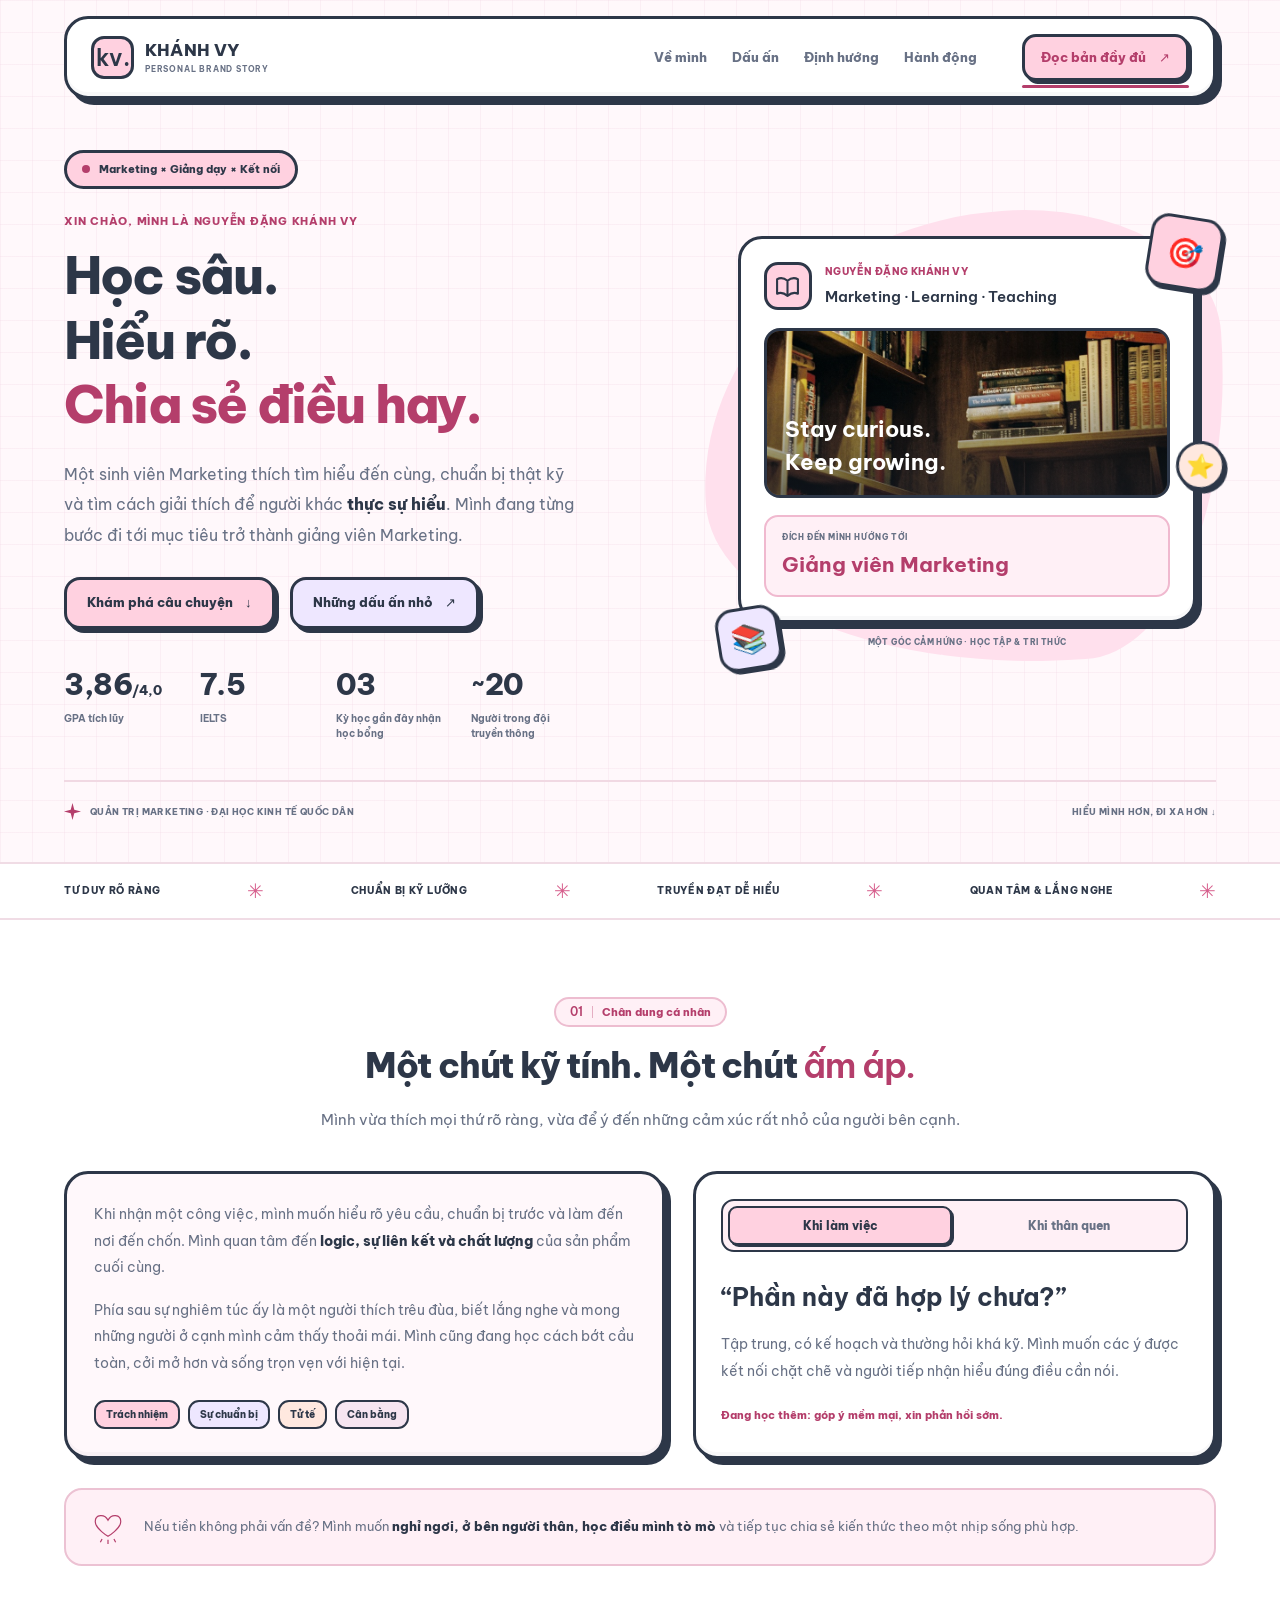
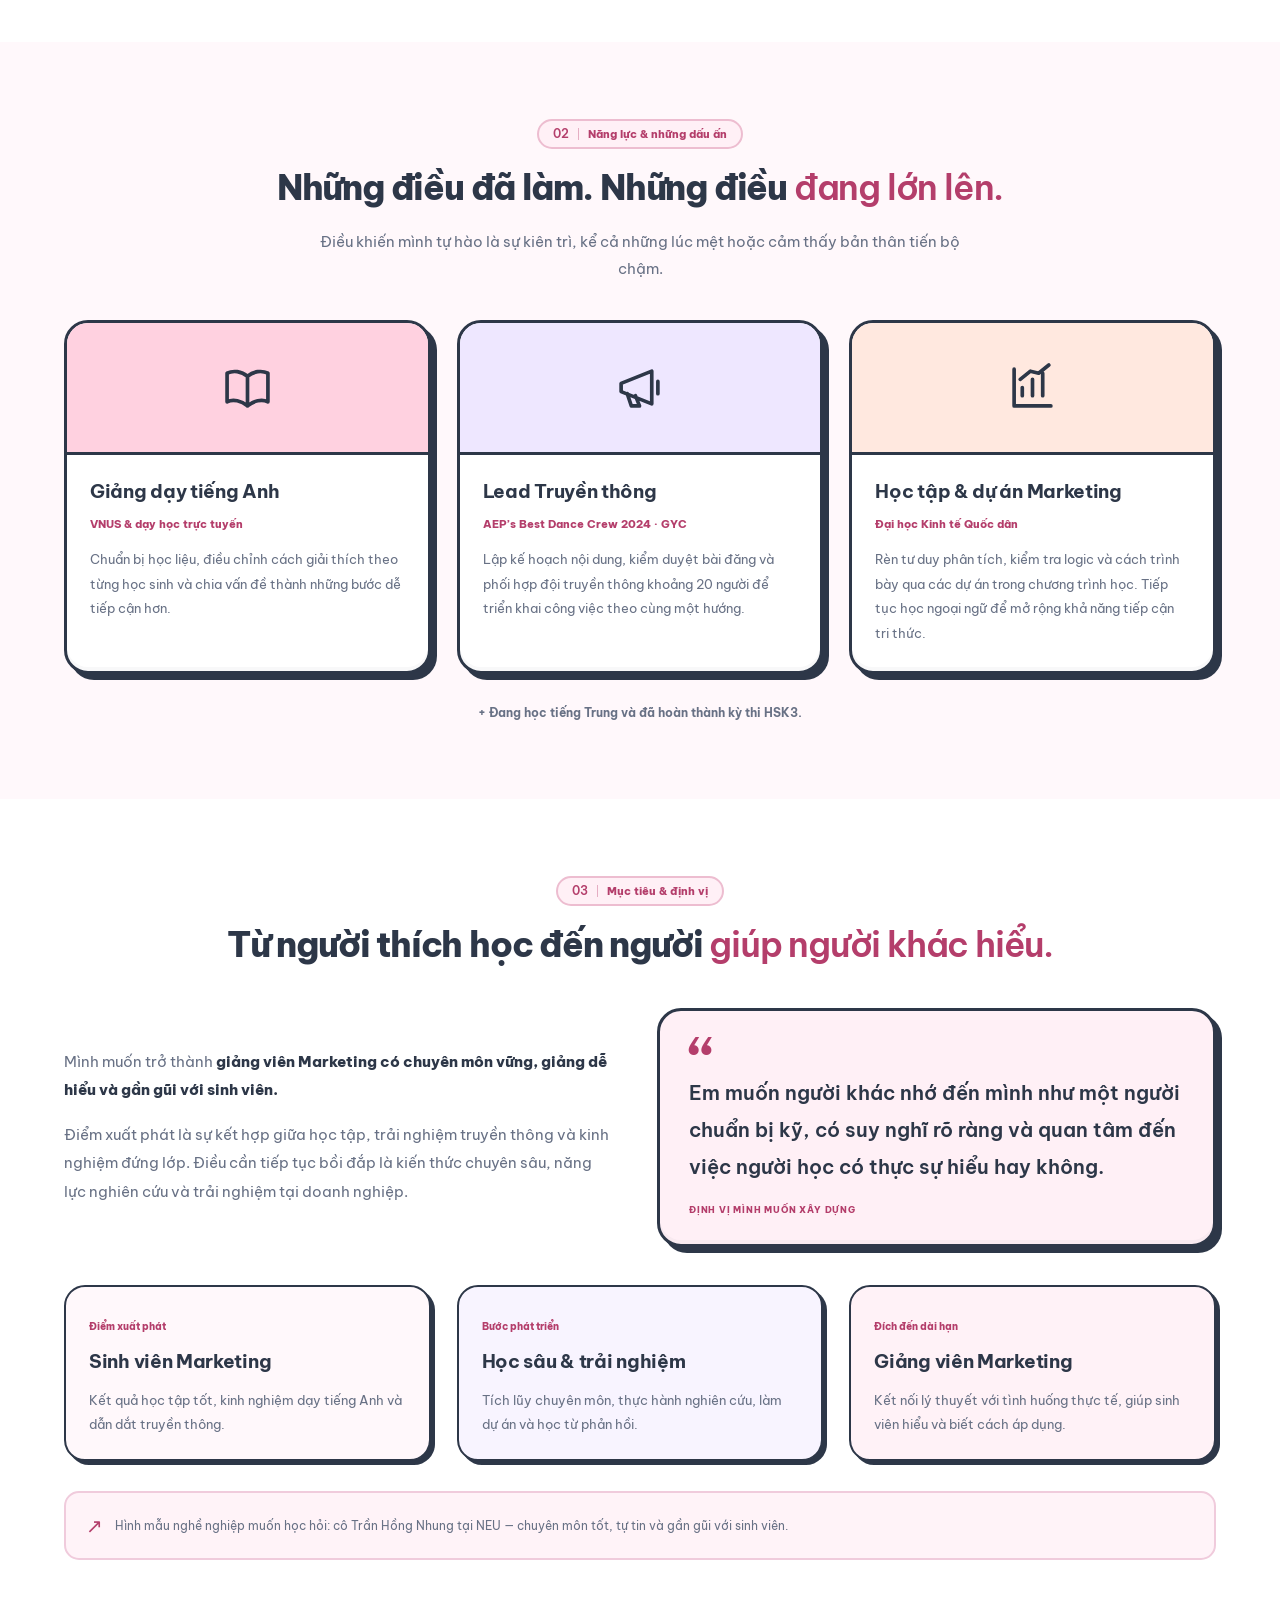
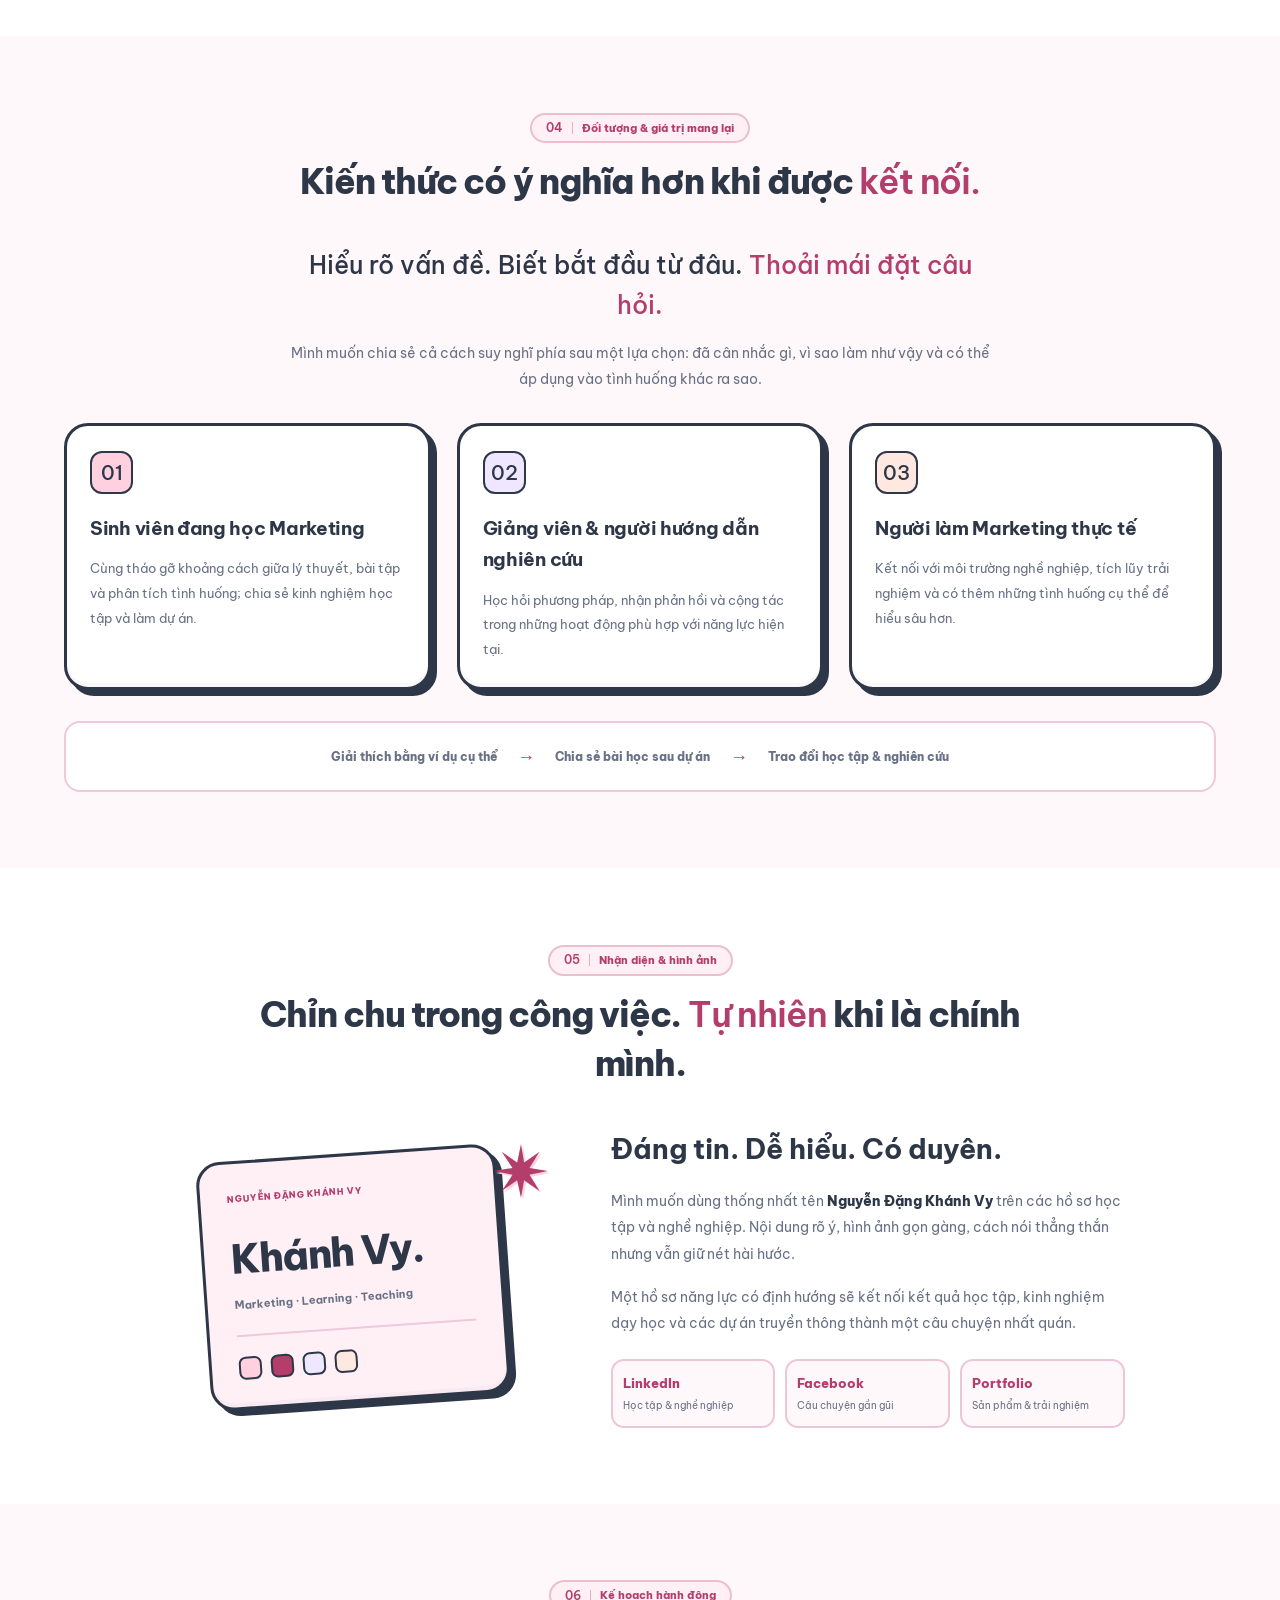
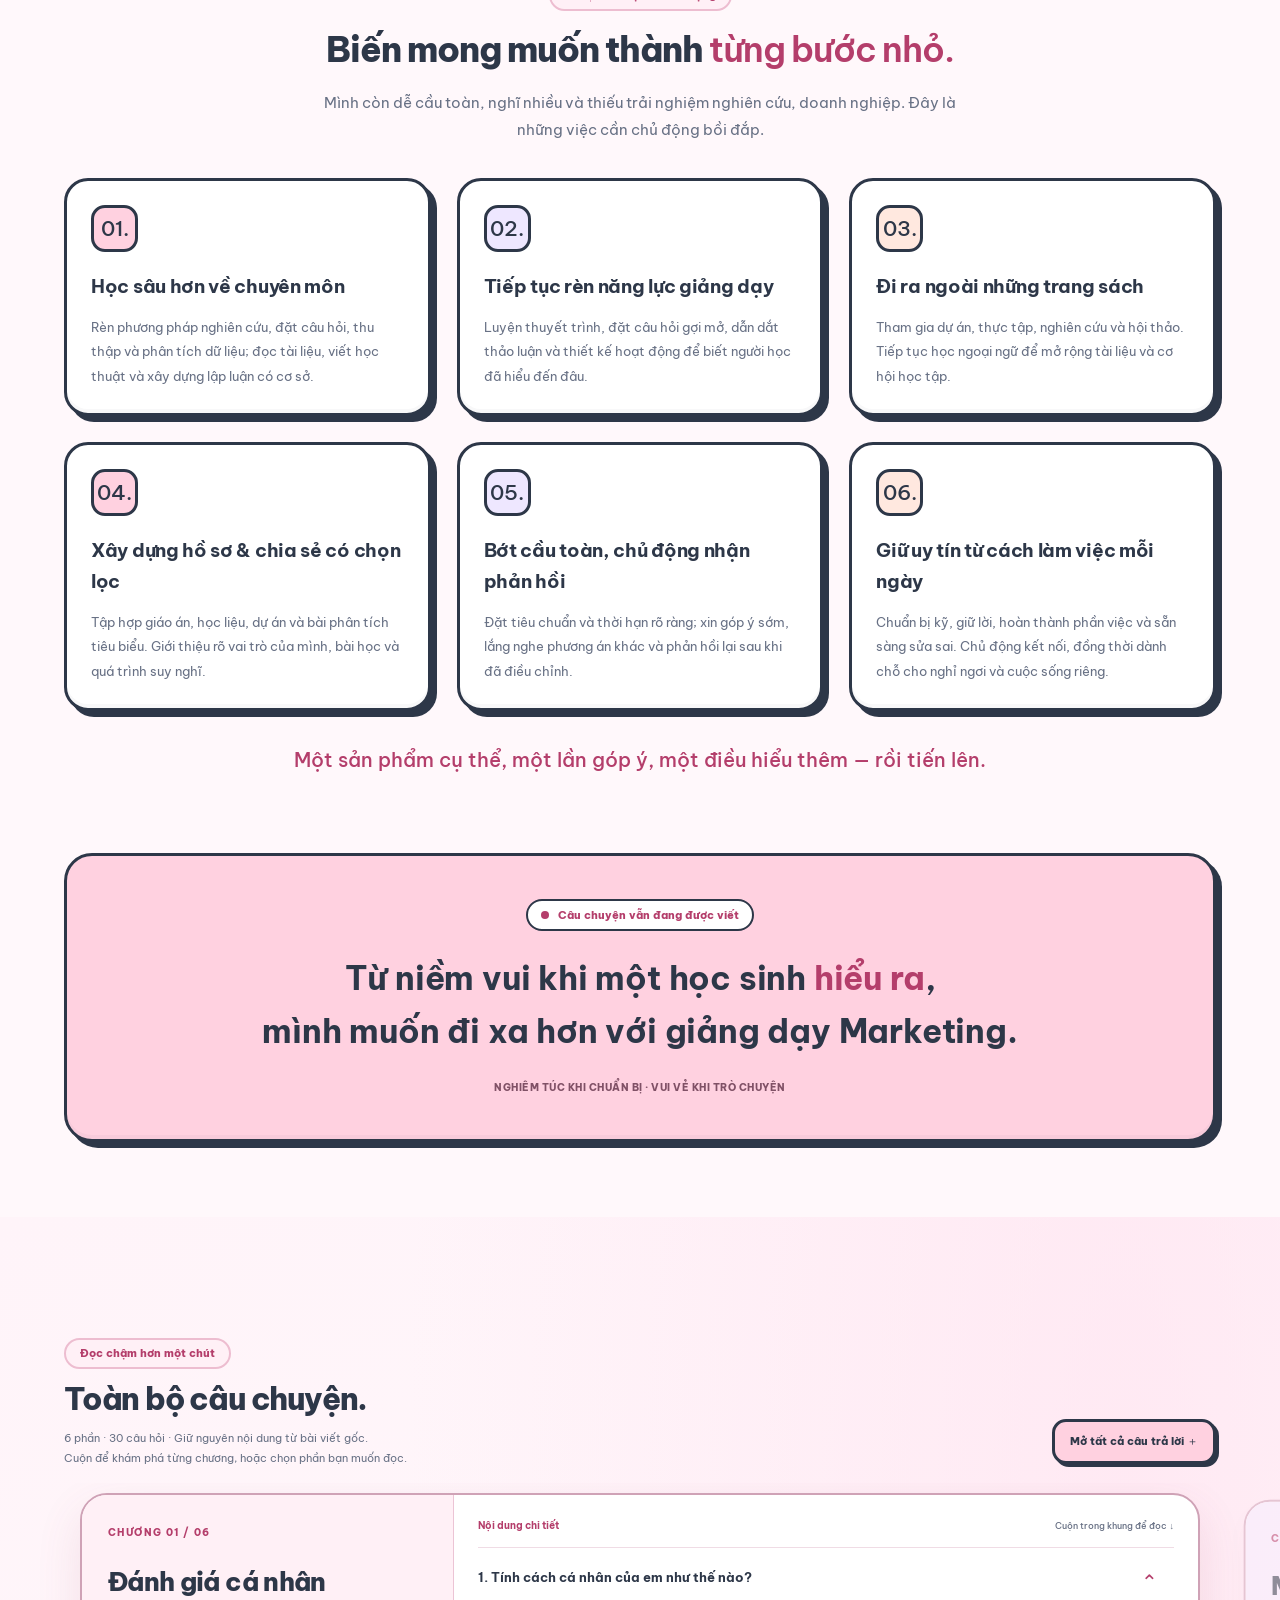
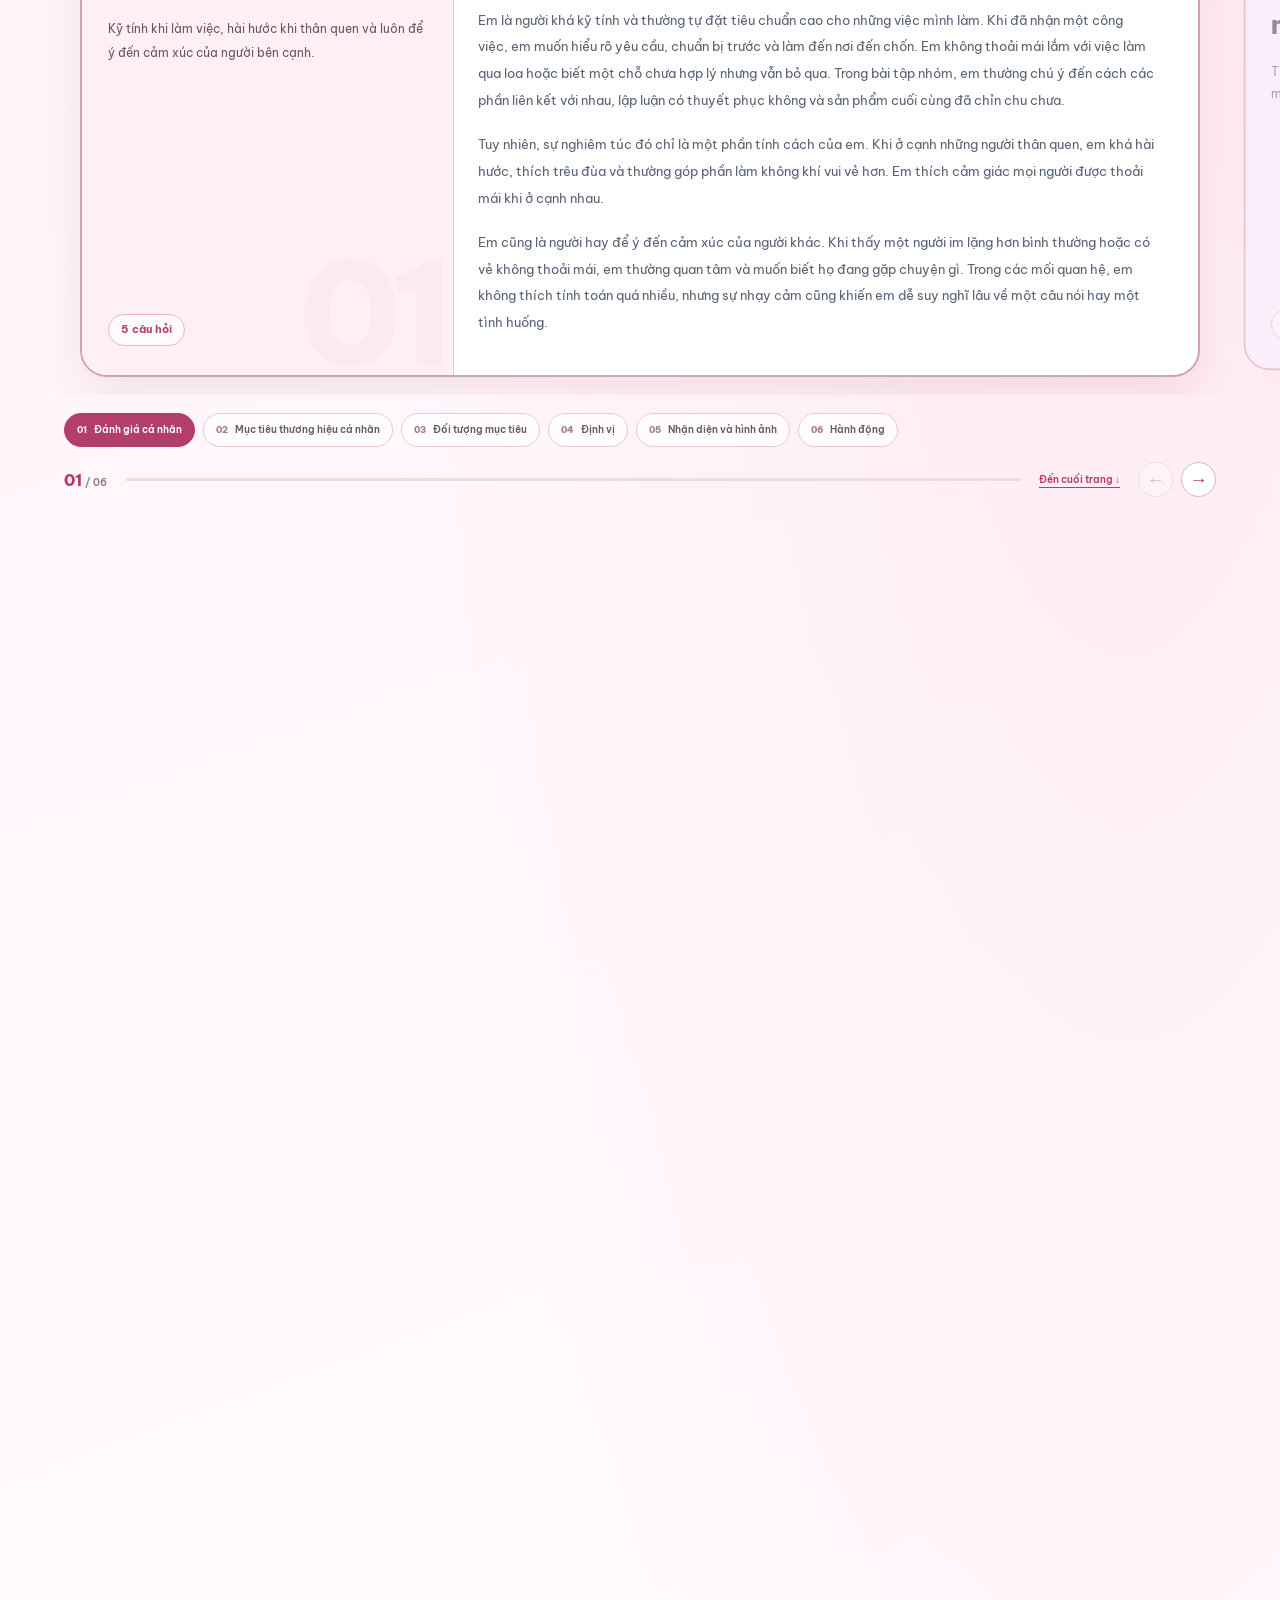
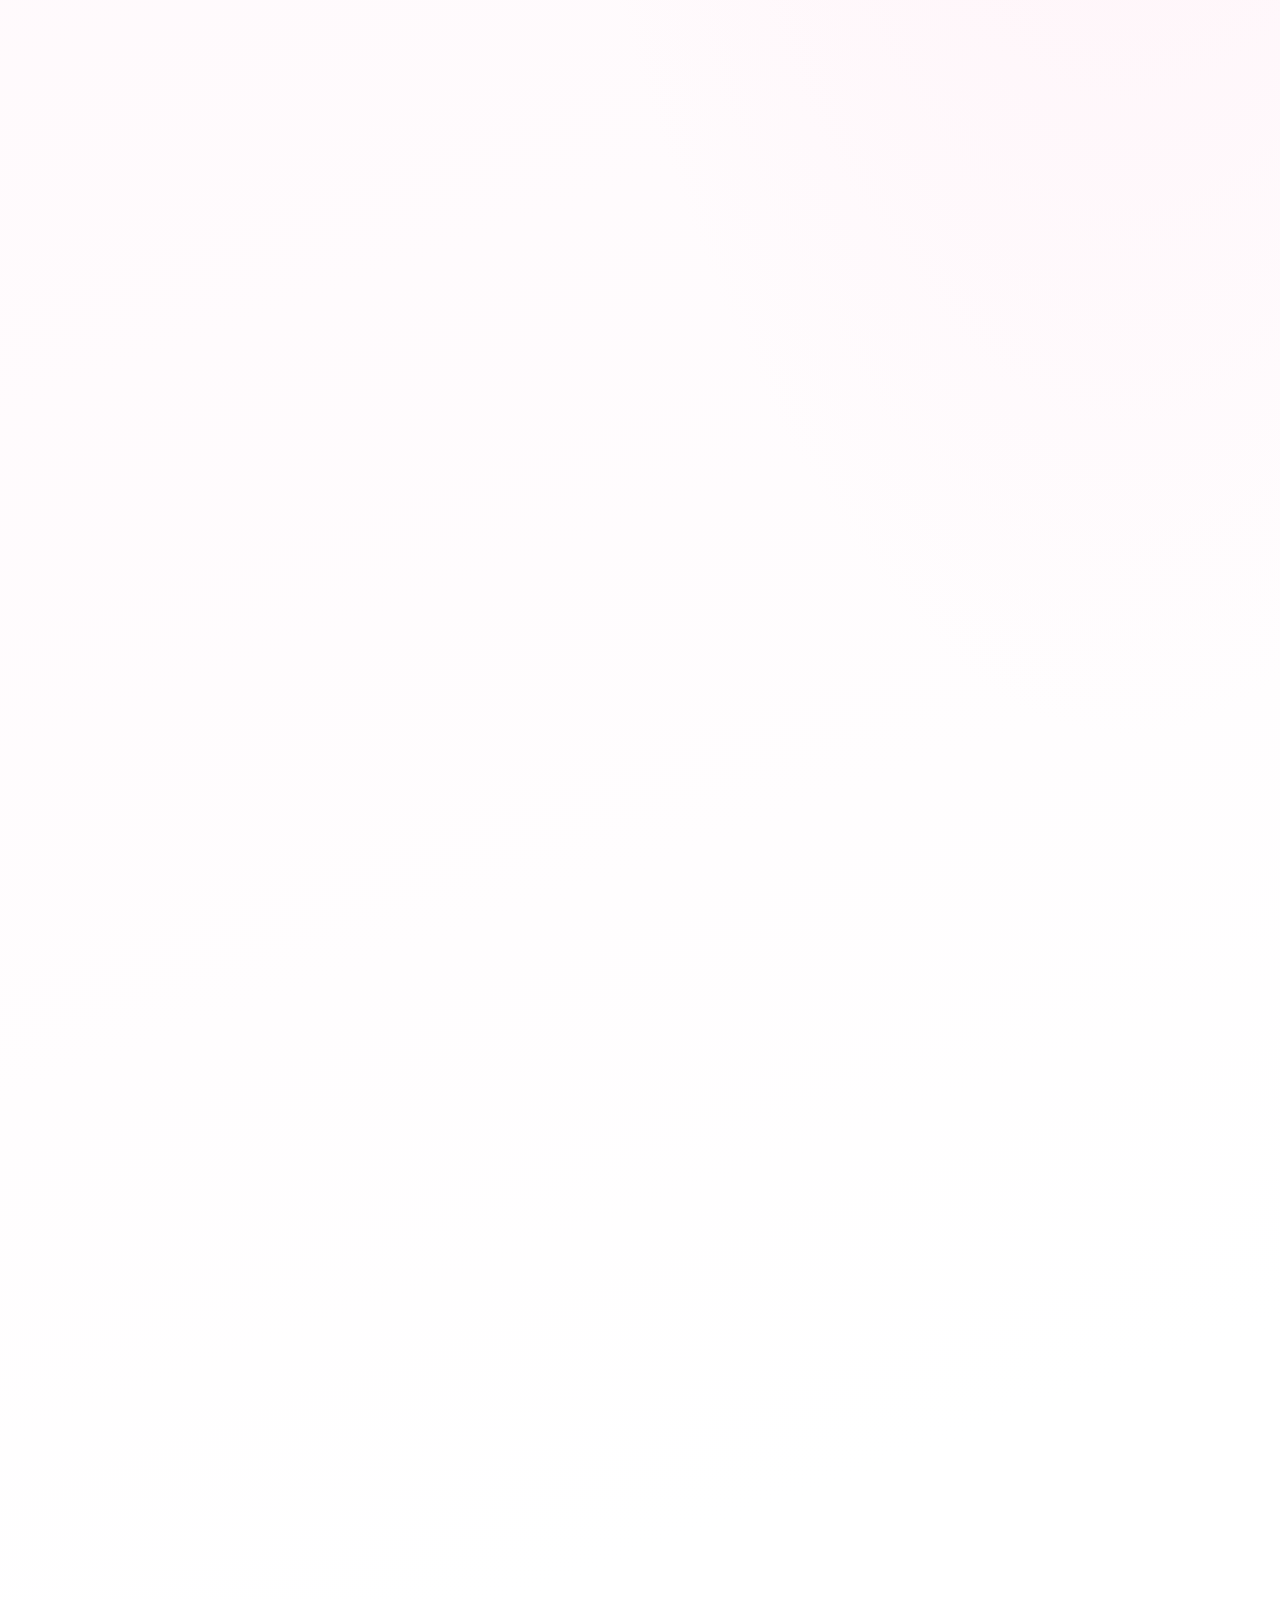
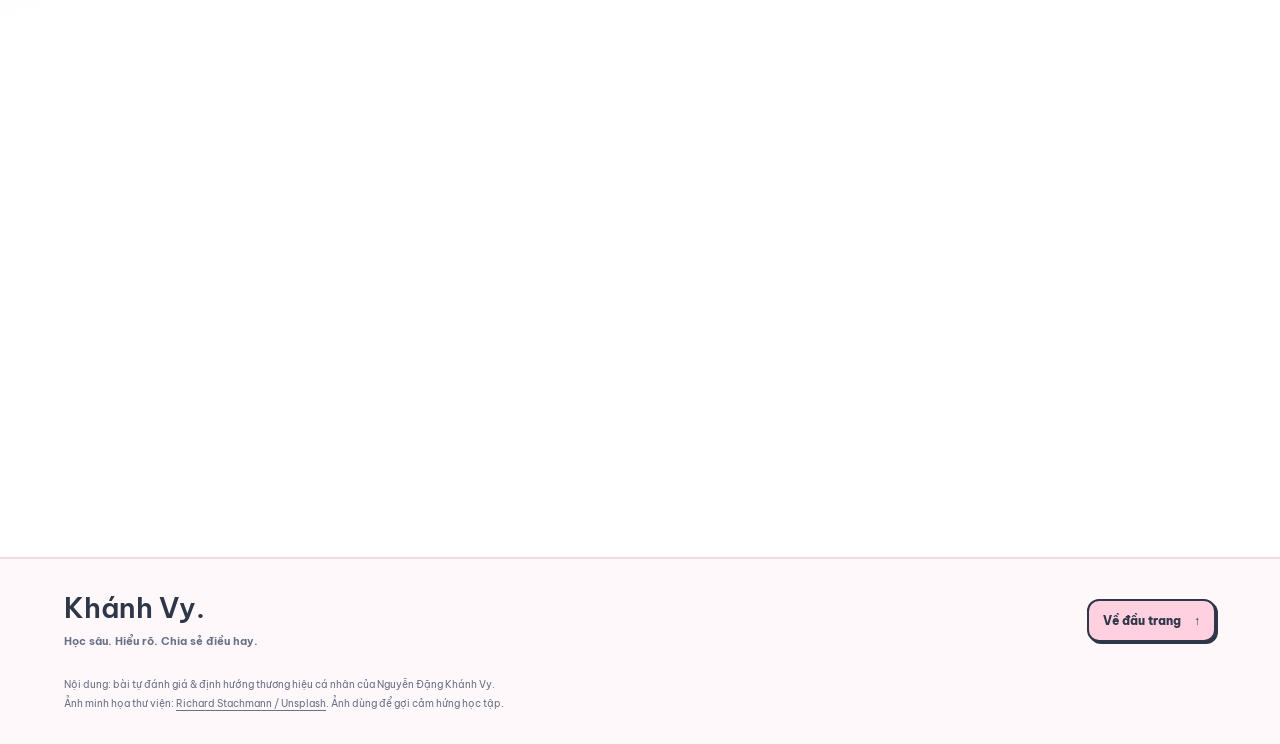
==== index.html @ 74eb1eb0 "feat: publish Khanh Vy profile with Vietnamese typography and horizontal chapters" ====
<!doctype html>
<html lang="vi">
<head>
  <meta charset="utf-8">
  <meta name="viewport" content="width=device-width, initial-scale=1">
  <meta name="theme-color" content="#fff0f6">
  <meta name="description" content="Nguyễn Đặng Khánh Vy — hành trình học tập, truyền thông và định hướng trở thành giảng viên Marketing.">
  <meta property="og:type" content="website">
  <meta property="og:locale" content="vi_VN">
  <meta property="og:title" content="Khánh Vy — Học sâu, chia sẻ điều hay">
  <meta property="og:description" content="Hành trình học tập, truyền thông và định hướng trở thành giảng viên Marketing của Nguyễn Đặng Khánh Vy.">
  <link rel="canonical" href="https://vinhnt2611-sys.github.io/khanh-vy-profile/">
  <link rel="icon" type="image/svg+xml" href="data:image/svg+xml,%3Csvg xmlns='http://www.w3.org/2000/svg' viewBox='0 0 64 64'%3E%3Crect x='2' y='2' width='60' height='60' rx='18' fill='%23ffd1e0' stroke='%232d3748' stroke-width='3'/%3E%3Ctext x='32' y='43' text-anchor='middle' font-family='Arial,sans-serif' font-weight='700' font-size='28' fill='%232d3748'%3Ekv.%3C/text%3E%3C/svg%3E">
  <title>Khánh Vy — Học sâu, chia sẻ điều hay</title>
  <style>
/* Embedded font licenses
BEVIETNAMPRO
Copyright 2021 The Be Vietnam Pro Project Authors (https://github.com/bettergui/BeVietnamPro),

This Font Software is licensed under the SIL Open Font License, Version 1.1.
This license is copied below, and is also available with a FAQ at:
http://scripts.sil.org/OFL


-----------------------------------------------------------
SIL OPEN FONT LICENSE Version 1.1 - 26 February 2007
-----------------------------------------------------------

PREAMBLE
The goals of the Open Font License (OFL) are to stimulate worldwide
development of collaborative font projects, to support the font creation
efforts of academic and linguistic communities, and to provide a free and
open framework in which fonts may be shared and improved in partnership
with others.

The OFL allows the licensed fonts to be used, studied, modified and
redistributed freely as long as they are not sold by themselves. The
fonts, including any derivative works, can be bundled, embedded,
redistributed and/or sold with any software provided that any reserved
names are not used by derivative works. The fonts and derivatives,
however, cannot be released under any other type of license. The
requirement for fonts to remain under this license does not apply
to any document created using the fonts or their derivatives.

DEFINITIONS
"Font Software" refers to the set of files released by the Copyright
Holder(s) under this license and clearly marked as such. This may
include source files, build scripts and documentation.

"Reserved Font Name" refers to any names specified as such after the
copyright statement(s).

"Original Version" refers to the collection of Font Software components as
distributed by the Copyright Holder(s).

"Modified Version" refers to any derivative made by adding to, deleting,
or substituting -- in part or in whole -- any of the components of the
Original Version, by changing formats or by porting the Font Software to a
new environment.

"Author" refers to any designer, engineer, programmer, technical
writer or other person who contributed to the Font Software.

PERMISSION & CONDITIONS
Permission is hereby granted, free of charge, to any person obtaining
a copy of the Font Software, to use, study, copy, merge, embed, modify,
redistribute, and sell modified and unmodified copies of the Font
Software, subject to the following conditions:

1) Neither the Font Software nor any of its individual components,
in Original or Modified Versions, may be sold by itself.

2) Original or Modified Versions of the Font Software may be bundled,
redistributed and/or sold with any software, provided that each copy
contains the above copyright notice and this license. These can be
included either as stand-alone text files, human-readable headers or
in the appropriate machine-readable metadata fields within text or
binary files as long as those fields can be easily viewed by the user.

3) No Modified Version of the Font Software may use the Reserved Font
Name(s) unless explicit written permission is granted by the corresponding
Copyright Holder. This restriction only applies to the primary font name as
presented to the users.

4) The name(s) of the Copyright Holder(s) or the Author(s) of the Font
Software shall not be used to promote, endorse or advertise any
Modified Version, except to acknowledge the contribution(s) of the
Copyright Holder(s) and the Author(s) or with their explicit written
permission.

5) The Font Software, modified or unmodified, in part or in whole,
must be distributed entirely under this license, and must not be
distributed under any other license. The requirement for fonts to
remain under this license does not apply to any document created
using the Font Software.

TERMINATION
This license becomes null and void if any of the above conditions are
not met.

DISCLAIMER
THE FONT SOFTWARE IS PROVIDED "AS IS", WITHOUT WARRANTY OF ANY KIND,
EXPRESS OR IMPLIED, INCLUDING BUT NOT LIMITED TO ANY WARRANTIES OF
MERCHANTABILITY, FITNESS FOR A PARTICULAR PURPOSE AND NONINFRINGEMENT
OF COPYRIGHT, PATENT, TRADEMARK, OR OTHER RIGHT. IN NO EVENT SHALL THE
COPYRIGHT HOLDER BE LIABLE FOR ANY CLAIM, DAMAGES OR OTHER LIABILITY,
INCLUDING ANY GENERAL, SPECIAL, INDIRECT, INCIDENTAL, OR CONSEQUENTIAL
DAMAGES, WHETHER IN AN ACTION OF CONTRACT, TORT OR OTHERWISE, ARISING
FROM, OUT OF THE USE OR INABILITY TO USE THE FONT SOFTWARE OR FROM
OTHER DEALINGS IN THE FONT SOFTWARE.

*/
/* Be Vietnam Pro: vietnamese */
@font-face {
  font-family: 'Be Vietnam Pro';
  font-style: normal;
  font-weight: 400;
  font-display: swap;
  src: url([data-uri]) format('woff2');
  unicode-range: U+0102-0103, U+0110-0111, U+0128-0129, U+0168-0169, U+01A0-01A1, U+01AF-01B0, U+0300-0301, U+0303-0304, U+0308-0309, U+0323, U+0329, U+1EA0-1EF9, U+20AB;
}
/* Be Vietnam Pro: latin-ext */
@font-face {
  font-family: 'Be Vietnam Pro';
  font-style: normal;
  font-weight: 400;
  font-display: swap;
  src: url([data-uri]) format('woff2');
  unicode-range: U+0100-02BA, U+02BD-02C5, U+02C7-02CC, U+02CE-02D7, U+02DD-02FF, U+0304, U+0308, U+0329, U+1D00-1DBF, U+1E00-1E9F, U+1EF2-1EFF, U+2020, U+20A0-20AB, U+20AD-20C4, U+2113, U+2C60-2C7F, U+A720-A7FF;
}
/* Be Vietnam Pro: latin */
@font-face {
  font-family: 'Be Vietnam Pro';
  font-style: normal;
  font-weight: 400;
  font-display: swap;
  src: url([data-uri]) format('woff2');
  unicode-range: U+0000-00FF, U+0131, U+0152-0153, U+02BB-02BC, U+02C6, U+02DA, U+02DC, U+0304, U+0308, U+0329, U+2000-206F, U+20AC, U+2122, U+2191, U+2193, U+2212, U+2215, U+FEFF, U+FFFD;
}
/* Be Vietnam Pro: vietnamese */
@font-face {
  font-family: 'Be Vietnam Pro';
  font-style: normal;
  font-weight: 500;
  font-display: swap;
  src: url([data-uri]) format('woff2');
  unicode-range: U+0102-0103, U+0110-0111, U+0128-0129, U+0168-0169, U+01A0-01A1, U+01AF-01B0, U+0300-0301, U+0303-0304, U+0308-0309, U+0323, U+0329, U+1EA0-1EF9, U+20AB;
}
/* Be Vietnam Pro: latin-ext */
@font-face {
  font-family: 'Be Vietnam Pro';
  font-style: normal;
  font-weight: 500;
  font-display: swap;
  src: url([data-uri]) format('woff2');
  unicode-range: U+0100-02BA, U+02BD-02C5, U+02C7-02CC, U+02CE-02D7, U+02DD-02FF, U+0304, U+0308, U+0329, U+1D00-1DBF, U+1E00-1E9F, U+1EF2-1EFF, U+2020, U+20A0-20AB, U+20AD-20C4, U+2113, U+2C60-2C7F, U+A720-A7FF;
}
/* Be Vietnam Pro: latin */
@font-face {
  font-family: 'Be Vietnam Pro';
  font-style: normal;
  font-weight: 500;
  font-display: swap;
  src: url([data-uri]) format('woff2');
  unicode-range: U+0000-00FF, U+0131, U+0152-0153, U+02BB-02BC, U+02C6, U+02DA, U+02DC, U+0304, U+0308, U+0329, U+2000-206F, U+20AC, U+2122, U+2191, U+2193, U+2212, U+2215, U+FEFF, U+FFFD;
}
/* Be Vietnam Pro: vietnamese */
@font-face {
  font-family: 'Be Vietnam Pro';
  font-style: normal;
  font-weight: 600;
  font-display: swap;
  src: url([data-uri]) format('woff2');
  unicode-range: U+0102-0103, U+0110-0111, U+0128-0129, U+0168-0169, U+01A0-01A1, U+01AF-01B0, U+0300-0301, U+0303-0304, U+0308-0309, U+0323, U+0329, U+1EA0-1EF9, U+20AB;
}
/* Be Vietnam Pro: latin-ext */
@font-face {
  font-family: 'Be Vietnam Pro';
  font-style: normal;
  font-weight: 600;
  font-display: swap;
  src: url([data-uri]) format('woff2');
  unicode-range: U+0100-02BA, U+02BD-02C5, U+02C7-02CC, U+02CE-02D7, U+02DD-02FF, U+0304, U+0308, U+0329, U+1D00-1DBF, U+1E00-1E9F, U+1EF2-1EFF, U+2020, U+20A0-20AB, U+20AD-20C4, U+2113, U+2C60-2C7F, U+A720-A7FF;
}
/* Be Vietnam Pro: latin */
@font-face {
  font-family: 'Be Vietnam Pro';
  font-style: normal;
  font-weight: 600;
  font-display: swap;
  src: url([data-uri]) format('woff2');
  unicode-range: U+0000-00FF, U+0131, U+0152-0153, U+02BB-02BC, U+02C6, U+02DA, U+02DC, U+0304, U+0308, U+0329, U+2000-206F, U+20AC, U+2122, U+2191, U+2193, U+2212, U+2215, U+FEFF, U+FFFD;
}
/* Be Vietnam Pro: vietnamese */
@font-face {
  font-family: 'Be Vietnam Pro';
  font-style: normal;
  font-weight: 700;
  font-display: swap;
  src: url([data-uri]) format('woff2');
  unicode-range: U+0102-0103, U+0110-0111, U+0128-0129, U+0168-0169, U+01A0-01A1, U+01AF-01B0, U+0300-0301, U+0303-0304, U+0308-0309, U+0323, U+0329, U+1EA0-1EF9, U+20AB;
}
/* Be Vietnam Pro: latin-ext */
@font-face {
  font-family: 'Be Vietnam Pro';
  font-style: normal;
  font-weight: 700;
  font-display: swap;
  src: url([data-uri]) format('woff2');
  unicode-range: U+0100-02BA, U+02BD-02C5, U+02C7-02CC, U+02CE-02D7, U+02DD-02FF, U+0304, U+0308, U+0329, U+1D00-1DBF, U+1E00-1E9F, U+1EF2-1EFF, U+2020, U+20A0-20AB, U+20AD-20C4, U+2113, U+2C60-2C7F, U+A720-A7FF;
}
/* Be Vietnam Pro: latin */
@font-face {
  font-family: 'Be Vietnam Pro';
  font-style: normal;
  font-weight: 700;
  font-display: swap;
  src: url([data-uri]) format('woff2');
  unicode-range: U+0000-00FF, U+0131, U+0152-0153, U+02BB-02BC, U+02C6, U+02DA, U+02DC, U+0304, U+0308, U+0329, U+2000-206F, U+20AC, U+2122, U+2191, U+2193, U+2212, U+2215, U+FEFF, U+FFFD;
}
/* Be Vietnam Pro: vietnamese */
@font-face {
  font-family: 'Be Vietnam Pro';
  font-style: normal;
  font-weight: 800;
  font-display: swap;
  src: url([data-uri]) format('woff2');
  unicode-range: U+0102-0103, U+0110-0111, U+0128-0129, U+0168-0169, U+01A0-01A1, U+01AF-01B0, U+0300-0301, U+0303-0304, U+0308-0309, U+0323, U+0329, U+1EA0-1EF9, U+20AB;
}
/* Be Vietnam Pro: latin-ext */
@font-face {
  font-family: 'Be Vietnam Pro';
  font-style: normal;
  font-weight: 800;
  font-display: swap;
  src: url([data-uri]) format('woff2');
  unicode-range: U+0100-02BA, U+02BD-02C5, U+02C7-02CC, U+02CE-02D7, U+02DD-02FF, U+0304, U+0308, U+0329, U+1D00-1DBF, U+1E00-1E9F, U+1EF2-1EFF, U+2020, U+20A0-20AB, U+20AD-20C4, U+2113, U+2C60-2C7F, U+A720-A7FF;
}
/* Be Vietnam Pro: latin */
@font-face {
  font-family: 'Be Vietnam Pro';
  font-style: normal;
  font-weight: 800;
  font-display: swap;
  src: url([data-uri]) format('woff2');
  unicode-range: U+0000-00FF, U+0131, U+0152-0153, U+02BB-02BC, U+02C6, U+02DA, U+02DC, U+0304, U+0308, U+0329, U+2000-206F, U+20AC, U+2122, U+2191, U+2193, U+2212, U+2215, U+FEFF, U+FFFD;
}
/* Educational-platform reference: rounded cards, 3px outlines,
   24px clay cards, offset shadows. Recolored to a bright pastel-pink palette. */
:root {
  --paper:#ffffff; --ink:#2d3748; --muted:#687185;
  --pink:#ffd1e0; --pink-light:#fff0f6; --pink-soft:#fff8fb;
  --pink-hover:#ffc0d5; --rose:#b43e6b; --lavender:#eee7ff;
  --peach:#ffe8df; --line:#f0dce5; --white:#fff;
  --serif:'Be Vietnam Pro',Arial,sans-serif;
  --sans:'Be Vietnam Pro',Arial,sans-serif; --outline:3px solid var(--ink);
  --shadow:6px 6px 0 var(--ink),inset 0 -4px 0 #2d374808;
}
*{box-sizing:border-box}
html{scroll-behavior:smooth;scroll-padding-top:130px}
body{margin:0;background:var(--paper);color:var(--ink);font:400 16px/1.75 var(--sans);-webkit-font-smoothing:antialiased;overflow-wrap:break-word}
::selection{background:var(--pink);color:var(--ink)}
a{color:inherit;text-decoration:none}button{font:inherit;color:inherit;cursor:pointer}
button,a{-webkit-tap-highlight-color:transparent}
button:focus-visible,a:focus-visible,summary:focus-visible{outline:3px solid var(--rose);outline-offset:6px}
img,svg{display:block;max-width:100%}p,h1,h2,h3,figure{margin:0}p+p{margin-top:16px}
h1,h2,h3,h4{font-family:var(--serif);font-style:normal}
em{font-style:normal;color:var(--rose)}
.wrap{width:min(1152px,calc(100% - 64px));margin-inline:auto}
.eyebrow{display:inline-flex;align-items:center;gap:9px;font-size:12px;font-weight:800;line-height:1.5}
.eyebrow .dot{width:8px;height:8px;border-radius:50%;background:var(--rose)}
.muted{color:var(--muted)}.accent{color:var(--rose)}.arrow{display:inline-block;font-family:var(--sans);font-weight:800}
.skip{position:fixed;top:8px;left:10px;padding:10px 20px;z-index:100;background:var(--ink);color:white;border-radius:12px;transform:translateY(-150%)}.skip:focus{transform:none}
.progress{height:4px;background:var(--rose);width:0;position:fixed;top:0;left:0;z-index:70}
.topbar{position:fixed;top:16px;left:16px;right:16px;z-index:50}
.header-inner{width:min(1152px,100%);min-height:78px;padding:15px 24px;display:flex;align-items:center;justify-content:space-between;gap:25px;background:white;border:var(--outline);border-radius:24px;box-shadow:var(--shadow)}
.brand{display:flex;align-items:center;gap:11px;flex:none}
.monogram{font:600 23px/1 var(--serif);width:43px;height:43px;border:var(--outline);border-radius:13px;display:grid;place-items:center;background:var(--pink)}
.brand-text{font-size:17px;line-height:1.2;font-weight:900;letter-spacing:.2px}
.brand-text small{display:block;font-size:8px;letter-spacing:.8px;color:var(--muted);font-weight:700;margin-top:5px}
.nav{display:flex;align-items:center;gap:25px}.nav a{font-size:13px;font-weight:800;color:var(--muted);white-space:nowrap;transition:color .15s}
.nav a:hover,.nav a[aria-current=true]{color:var(--rose)}
.nav .nav-full{color:var(--ink);border:var(--outline);border-radius:14px;padding:9px 16px;background:var(--pink);box-shadow:3px 3px 0 var(--ink);margin-left:20px;transition:transform .15s,box-shadow .15s}
.nav .nav-full:hover{background:var(--pink-hover);box-shadow:1px 1px 0 var(--ink);transform:translate(2px,2px)}.nav-full .arrow{margin-left:10px}
.menu-toggle{display:none;border:var(--outline);background:var(--pink);border-radius:12px;width:42px;height:42px;align-items:center;justify-content:center;font-size:23px;flex:none}
.hero{padding:150px 0 42px;background:var(--pink-soft);overflow:hidden;position:relative}
.hero-grid{display:grid;grid-template-columns:1.2fr 1fr;gap:65px;align-items:center}
.hero-top{margin-bottom:23px}.hero-top .eyebrow{background:var(--pink);border:var(--outline);border-radius:40px;padding:8px 15px;font-size:11px}.edition{display:none}
.hello{font-size:11px;letter-spacing:.75px;font-weight:900;color:var(--rose);margin-bottom:12px}
.hero h1{font:700 clamp(48px,4.55vw,64px)/1.13 var(--serif);letter-spacing:-1.2px}
.hero h1 span{display:block}.hero h1 em{font-style:normal;font-weight:700;color:var(--rose)}
.hero-desc{font-size:16px;color:var(--muted);line-height:1.8;margin-top:22px;max-width:520px}.hero-desc strong{font-weight:900;color:var(--ink)}
.hero-actions{display:flex;align-items:stretch;flex-wrap:wrap;gap:15px;margin-top:27px}
.button,.text-link{display:inline-flex;justify-content:center;align-items:center;gap:12px;border:var(--outline);border-radius:16px;padding:13px 20px;box-shadow:4px 4px 0 var(--ink);font-size:13px;font-weight:900;line-height:1.5;transition:transform .15s,box-shadow .15s,background .15s}
.button{background:var(--pink);color:var(--ink)}.text-link{background:var(--lavender)}
.button:hover,.text-link:hover{transform:translate(2px,2px);box-shadow:2px 2px 0 var(--ink)}.button:hover{background:var(--pink-hover)}
.hero-art{position:relative;padding:24px 16px 30px;margin:0 4px 0 0;isolation:isolate}
.photo-back{position:absolute;inset:2px -16px 12px -20px;background:#ffe0ed;border-radius:60% 40% 30% 70%/60% 30% 70% 40%;z-index:-1;transform:rotate(-4deg)}
.hero-profile-card{border:var(--outline);border-radius:24px;background:white;padding:23px;box-shadow:var(--shadow);position:relative}
.hero-card-head{display:flex;align-items:center;gap:13px;margin-bottom:18px}
.hero-card-icon{width:48px;height:48px;border:var(--outline);border-radius:14px;background:var(--pink);display:grid;place-items:center;flex:none}.hero-card-icon svg{width:25px;height:25px}
.hero-card-head .card-person{font-size:10px;font-weight:900;color:var(--rose);letter-spacing:.4px;margin:0 0 3px}
.hero-card-head h3{font-size:17px;line-height:1.4;font-weight:600}
.hero-photo{position:relative;height:170px;border:var(--outline);border-radius:16px;overflow:hidden;background:#70543f}
.hero-photo img{width:100%;height:100%;object-fit:cover;object-position:center 48%;filter:saturate(.75)}
.hero-photo:after{content:'';position:absolute;inset:0;background:linear-gradient(180deg,#171c2400 25%,#171c2499)}
.photo-words{position:absolute;bottom:16px;left:18px;z-index:1;color:white;font:500 25px/1.2 var(--serif)}
.photo-note{position:relative;background:var(--pink-light);border:2px solid #f0b9cf;border-radius:14px;padding:13px 16px;margin-top:17px}
.photo-note small{font-size:8px;letter-spacing:.6px;font-weight:900;color:var(--muted);display:block;margin-bottom:4px}
.photo-note span{font:600 24px/1.3 var(--serif);color:var(--rose)}
.image-caption{font-size:8px;font-weight:800;letter-spacing:.4px;color:var(--muted);margin-top:12px;text-align:center}
.hero-float{position:absolute;display:grid;place-items:center;border:var(--outline);border-radius:18px;z-index:2;box-shadow:3px 3px 0 var(--ink);font-size:29px;line-height:1}
.hero-float.target{width:73px;height:73px;right:-9px;top:4px;background:var(--pink);transform:rotate(9deg)}
.hero-float.books{width:63px;height:63px;left:-5px;bottom:9px;background:var(--lavender);transform:rotate(-9deg)}
.hero-float.star{width:49px;height:49px;right:-13px;top:49%;background:var(--peach);border-radius:50%;font-size:23px;transform:rotate(8deg)}
.stats{display:grid;grid-template-columns:repeat(4,minmax(0,1fr));gap:13px;margin-top:34px;max-width:530px}
.stat{min-width:0}.stat-value{font:600 29px/1.25 var(--serif);letter-spacing:-.5px;display:block}.stat-value small{font-size:13px;letter-spacing:0}.stat-label{display:block;margin-top:5px;font-size:10px;line-height:1.5;color:var(--muted);font-weight:700;max-width:110px}
.hero-foot{display:flex;align-items:center;justify-content:space-between;gap:25px;margin-top:39px;padding-top:21px;border-top:2px solid #f1d9e3}.hero-foot span{font-size:9px;font-weight:800;letter-spacing:.4px;color:var(--muted)}.hero-foot .location{display:flex;align-items:center;gap:9px}.tiny-star{width:17px;height:17px;color:var(--rose);flex:none}
.ticker{background:white;border-top:2px solid var(--line);border-bottom:2px solid var(--line);padding:17px 0}.ticker-inner{display:flex;justify-content:space-between;align-items:center;gap:20px}.ticker span{font-size:10px;letter-spacing:.65px;font-weight:900;white-space:nowrap}.ticker b{font-size:20px;font-weight:400;color:#d65e8c;line-height:1}
.section{padding:76px 0}.section-line{border-bottom:0}
.section-head{text-align:center;margin:0 auto 38px;max-width:850px}.section-titles{min-width:0}
.section-label{display:inline-flex;align-items:center;gap:9px;font-size:11px;font-weight:900;color:var(--rose);background:var(--pink-light);border:2px solid #edbdd0;border-radius:30px;padding:5px 14px;line-height:1.5;margin-bottom:14px}
.section-number{font:600 12px/1 var(--serif);color:var(--rose);padding-right:9px;border-right:1px solid #e5aec3}
.section h2{font:600 39px/1.23 var(--serif);letter-spacing:-.5px}.section h2 br{display:none}.section h2 br:after{content:' '}
.section h2 em{font-style:normal;color:var(--rose);font-weight:600}
.section-intro{font-size:15px;line-height:1.8;color:var(--muted);max-width:650px;margin:15px auto 0}
.about-grid{display:grid;grid-template-columns:1.15fr 1fr;gap:28px}
.about-body{background:var(--pink-soft);border:var(--outline);border-radius:24px;box-shadow:var(--shadow);padding:27px}
.about-body p{font-size:14px;line-height:1.9;color:var(--muted)}.about-body strong{color:var(--ink);font-weight:900}
.values{display:flex;flex-wrap:wrap;gap:8px;margin-top:23px}.tag{background:var(--pink);border:2px solid var(--ink);border-radius:11px;padding:4px 10px;font-size:10px;font-weight:800}
.tag:nth-child(2){background:var(--lavender)}.tag:nth-child(3){background:var(--peach)}.tag:nth-child(4){background:#f6e5f1}
.personality{padding:25px;border:var(--outline);border-radius:24px;box-shadow:var(--shadow);background:white}
.tablist{display:flex;background:var(--pink-light);border:2px solid var(--ink);border-radius:13px;padding:5px;gap:5px;margin-bottom:25px}
.tablist button{flex:1;border:2px solid transparent;border-radius:9px;background:transparent;padding:7px 9px;font-size:12px;font-weight:800;color:var(--muted)}
.tablist button[aria-selected=true]{background:var(--pink);border-color:var(--ink);color:var(--ink);box-shadow:2px 2px 0 var(--ink)}
.personality-title{font:500 25px/1.4 var(--serif);margin-bottom:14px}.personality p{font-size:14px;line-height:1.9;color:var(--muted)}.personality .small-note{font-size:11px;font-weight:800;color:var(--rose);margin-top:21px}.panel[hidden]{display:none}
.about-bottom{margin-top:29px;display:flex;align-items:center;gap:19px;background:var(--pink-light);border:2px solid #ecc2d3;border-radius:18px;padding:20px 25px;font-size:13px;color:var(--muted);line-height:1.8}.about-bottom svg{width:34px;height:34px;min-width:34px;color:var(--rose)}.about-bottom strong{color:var(--ink);font-weight:900}
.achievements{background:var(--pink-soft)}
.experience-list{display:grid;grid-template-columns:repeat(3,minmax(0,1fr));gap:26px}
.experience{border:var(--outline);border-radius:24px;box-shadow:var(--shadow);background:white;overflow:hidden;transition:transform .2s,box-shadow .2s}
.experience:hover{transform:translate(2px,2px);box-shadow:4px 4px 0 var(--ink),inset 0 -4px 0 #2d374808}
.experience-icon{height:132px;width:100%;display:grid;place-items:center;background:var(--pink);border-bottom:var(--outline)}.experience-icon svg{width:49px;height:49px;stroke-width:1.8}
.experience:nth-child(2) .experience-icon{background:var(--lavender)}.experience:nth-child(3) .experience-icon{background:var(--peach)}
.experience>div:not(.experience-icon){padding:21px 23px 0}.experience h3{font-size:21px;font-weight:500;line-height:1.35}.experience .role{font-size:11px;color:var(--rose);font-weight:800;margin-top:8px;line-height:1.7}
.experience>p{font-size:13px;line-height:1.9;color:var(--muted);padding:13px 23px 25px}
.achievement-note{margin-top:28px;text-align:center;font-size:12px;color:var(--muted);font-weight:700}
.direction{background:white;color:var(--ink)}.direction-top{display:grid;grid-template-columns:1fr 1fr;gap:34px;align-items:center}
.direction-copy{font-size:15px;line-height:1.9;color:var(--muted);padding-right:12px}.direction-copy strong{font-weight:900;color:var(--ink)}
.direction-quote{background:var(--pink-light);border:var(--outline);border-radius:24px;box-shadow:var(--shadow);padding:26px 29px}.quote-mark{font:600 62px/.8 var(--serif);color:var(--rose);height:37px}.direction-quote blockquote{margin:0;font:500 22px/1.6 var(--serif)}.direction-quote p{font-size:9px;letter-spacing:.8px;font-weight:900;color:var(--rose);margin-top:17px}
.journey{display:grid;grid-template-columns:repeat(3,minmax(0,1fr));gap:26px;margin-top:38px}
.journey-step{background:var(--pink-soft);border:2px solid var(--ink);border-radius:21px;padding:23px;position:relative;box-shadow:4px 4px 0 var(--ink)}
.journey-step:nth-child(2){background:#f8f4ff}.journey-step:nth-child(3){background:#fff2f7}
.journey-step small{display:inline-block;font-size:10px;color:var(--rose);font-weight:900;line-height:1.5}.journey-step h3{font-size:22px;font-weight:500;line-height:1.4;margin:8px 0 11px}.journey-step p{font-size:13px;line-height:1.85;color:var(--muted)}
.reference{margin-top:30px;background:#fff3f8;border:2px solid #f0cbdc;border-radius:15px;padding:15px 20px;display:flex;gap:12px;align-items:center;font-size:12px;color:var(--muted)}.reference span{font-size:20px;color:var(--rose);font-weight:900}
#ket-noi{background:var(--pink-soft)}
.audience-grid>div:first-child{text-align:center;max-width:710px;margin:0 auto 30px}
.audience-lead{font:500 25px/1.6 var(--serif)}.audience-lead br{display:none}.audience-lead br:after{content:' '}
.audience-value{font-size:14px;color:var(--muted);line-height:1.9;margin-top:15px}
.audience-list{display:grid;grid-template-columns:repeat(3,minmax(0,1fr));gap:26px}
.audience-item{padding:25px 23px;border:var(--outline);border-radius:24px;box-shadow:var(--shadow);background:white}
.audience-item .num{display:grid;place-items:center;width:43px;height:43px;border:2px solid var(--ink);border-radius:12px;background:var(--pink);font:500 20px/1 var(--serif);margin-bottom:19px}
.audience-item:nth-child(2) .num{background:var(--lavender)}.audience-item:nth-child(3) .num{background:var(--peach)}
.audience-item h3{font-size:21px;font-weight:500;line-height:1.4;margin-bottom:12px}.audience-item p{font-size:13px;color:var(--muted);line-height:1.9}
.value-strip{display:flex;align-items:center;justify-content:center;gap:20px;margin-top:31px;background:white;border:2px solid #efc9d9;border-radius:16px;padding:18px 23px}
.value-strip span{font-size:12px;color:var(--muted);font-weight:800}.value-strip .arrow{font-size:18px;color:var(--rose)}
.identity{background:white}.identity-grid{display:grid;grid-template-columns:1fr 1.3fr;gap:60px;align-items:center;max-width:970px;margin:auto}
.identity-art{position:relative;min-height:270px;display:grid;place-items:center}
.identity-card{width:300px;max-width:100%;background:var(--pink-light);padding:27px;border:var(--outline);border-radius:24px;transform:rotate(-4deg);box-shadow:var(--shadow)}
.card-eyebrow{font-size:9px;letter-spacing:.55px;font-weight:900;color:var(--rose);margin-bottom:29px}.identity-name{font:600 45px/1.2 var(--serif)}
.identity-card .card-subtitle{margin-top:12px;font-size:11px;font-weight:700;color:var(--muted);border-bottom:2px solid #eec9d9;padding-bottom:20px}
.swatches{display:flex;gap:9px;margin-top:20px}.swatch{width:23px;height:23px;border-radius:7px;border:2px solid var(--ink);background:var(--swatch)}
.identity-spark{position:absolute;right:3px;top:2px;width:54px;color:var(--rose);filter:drop-shadow(2px 2px 0 #ffd1e0)}
.identity-words{font:500 28px/1.4 var(--serif);margin-bottom:16px}.identity-description p{font-size:14px;line-height:1.9;color:var(--muted)}.identity-description strong{color:var(--ink);font-weight:900}
.channels{display:grid;grid-template-columns:repeat(3,minmax(0,1fr));gap:10px;margin-top:22px}
.channel{border:2px solid #edc5d7;border-radius:13px;background:var(--pink-soft);padding:12px 10px;font-size:10px;line-height:1.6;color:var(--muted)}.channel b{display:block;font-size:13px;color:var(--rose);font-weight:900;margin-bottom:4px}
#hanh-dong{background:var(--pink-soft)}.action-head{max-width:850px;margin:0 auto 35px;text-align:center}.action-head .section-head{margin-bottom:0}.action-head .section-intro{max-width:670px}
.action-list{display:grid;grid-template-columns:repeat(3,minmax(0,1fr));gap:26px}
.action-item{padding:24px;border:var(--outline);border-radius:24px;background:white;box-shadow:var(--shadow)}
.action-num{width:47px;height:47px;border:var(--outline);border-radius:14px;background:var(--pink);display:grid;place-items:center;font:500 21px/1 var(--serif);margin-bottom:19px}
.action-item:nth-child(3n+2) .action-num{background:var(--lavender)}.action-item:nth-child(3n+3) .action-num{background:var(--peach)}
.action-item h3{font-size:21px;font-weight:500;line-height:1.4;margin-bottom:12px}.action-item p{font-size:13px;color:var(--muted);line-height:1.9}
.action-reminder{margin:32px auto 0;text-align:center;font:500 20px/1.7 var(--serif);color:var(--rose);max-width:900px}
.story{background:var(--pink-soft);padding:0 0 75px}.story .wrap{background:var(--pink);border:var(--outline);border-radius:28px;box-shadow:var(--shadow);text-align:center;padding:43px 35px}
.story .eyebrow{background:white;border:2px solid var(--ink);padding:6px 13px;border-radius:25px;font-size:11px;color:var(--rose)}
.story p{font:600 33px/1.45 var(--serif);max-width:850px;margin:21px auto 0;letter-spacing:-.2px}.story p em{color:var(--rose)}.story small{display:block;font-size:10px;font-weight:900;letter-spacing:.5px;margin-top:21px;color:#805166}
.full-story{padding-top:70px;padding-bottom:75px}
.full-head{display:flex;align-items:center;justify-content:space-between;gap:30px;margin-bottom:29px}.full-head h2{font-size:36px}.full-head p:not(.section-label){font-size:13px;line-height:1.9;color:var(--muted);margin-top:13px}
.expand-all{background:var(--pink);border:var(--outline);border-radius:14px;box-shadow:3px 3px 0 var(--ink);padding:11px 18px;font-size:12px;font-weight:900;white-space:nowrap;transition:transform .15s,box-shadow .15s}.expand-all:hover{transform:translate(2px,2px);box-shadow:1px 1px 0 var(--ink)}
summary{list-style:none;cursor:pointer}summary::-webkit-details-marker{display:none}
.source-group{border:2px solid var(--ink);border-radius:17px;box-shadow:3px 3px 0 var(--ink);background:white;margin:0 0 15px;overflow:hidden}
.source-group>summary{display:flex;align-items:center;gap:14px;padding:18px 21px;font-size:15px;font-weight:900;line-height:1.6}
.source-id{width:33px;height:33px;flex:none;display:grid;place-items:center;background:var(--pink);border:2px solid var(--ink);border-radius:9px;font:500 15px/1 var(--serif)}
.source-group:nth-child(3n+2) .source-id{background:var(--lavender)}.source-group:nth-child(3n+3) .source-id{background:var(--peach)}
.source-group>summary .question-count{font-size:11px;color:var(--muted);font-weight:700;margin-left:auto;white-space:nowrap}
.source-group>summary:after{content:'+';font:500 25px/1 var(--serif);color:var(--rose);min-width:17px;text-align:center;margin-left:10px}.source-group[open]>summary:after{content:'−'}.source-group[open]>summary{background:var(--pink-soft);border-bottom:2px solid var(--line)}
.source-questions{padding:8px 23px 14px 25px;margin:0}.source-question{border-top:1px solid #eedce4}.source-question:first-child{border-top:0}
.source-question>summary{font-size:14px;line-height:1.8;font-weight:800;padding:15px 28px 15px 0;position:relative}.source-question>summary:after{content:'⌄';position:absolute;right:4px;top:12px;font-size:20px;color:var(--rose)}.source-question[open]>summary:after{content:'⌃'}
.source-answer{font-size:14px;color:var(--muted);line-height:1.95;padding:0 17px 24px 0;max-width:1000px}.source-answer p+p{margin-top:14px}
.footer{background:var(--pink-soft);border-top:2px solid var(--line);padding:31px 0}.footer-main{display:flex;align-items:center;justify-content:space-between;gap:25px}.footer-name{font:600 28px/1.3 var(--serif)}.footer-sub{font-size:11px;color:var(--muted);margin-top:5px;font-weight:700}
.footer-back{background:var(--pink);border:2px solid var(--ink);border-radius:12px;box-shadow:2px 2px 0 var(--ink);padding:9px 14px;font-size:12px;font-weight:900;display:flex;align-items:center;gap:13px}.footer-credit{font-size:10px;color:var(--muted);margin-top:24px;line-height:1.9}.footer-credit a{text-decoration:underline;text-underline-offset:3px}
@keyframes enter{from{opacity:0;transform:translateY(14px)}to{opacity:1;transform:none}}
.hero-copy{animation:enter .55s ease-out both}.hero-art{animation:enter .65s .1s ease-out both}.reveal.seen{animation:enter .45s ease-out both}
@media(min-width:1500px){.hero{padding-top:165px;padding-bottom:45px}.hero-grid{gap:80px}.hero h1{font-size:65px}.hero-art{margin-left:15px}.hero-profile-card{padding:26px}.hero-photo{height:185px}}
@media(max-width:1080px){.nav{gap:18px}.nav .nav-full{margin-left:5px}.brand-text{font-size:15px}.brand-text small{font-size:7px}.header-inner{padding:14px 20px}.hero-grid{gap:35px;grid-template-columns:1.15fr 1fr}.hero h1{font-size:54px}.hero-desc{font-size:15px}.hero-art{padding:25px 14px}.hero-card-head h3{font-size:15px}.hero-profile-card{padding:20px}.hero-card-icon{width:42px;height:42px}.hero-float.target{right:-5px;width:62px;height:62px;font-size:25px}.hero-float.star{right:-9px}.button,.text-link{font-size:12px;padding:12px 16px}.stat-value{font-size:27px}.stat-value small{font-size:12px}.section h2{font-size:35px}.experience-list,.audience-list,.action-list,.journey{gap:22px}.experience h3,.audience-item h3,.action-item h3{font-size:20px}.identity-grid{gap:40px}.identity-spark{right:-6px}.value-strip{gap:14px}.value-strip span{font-size:11px}}
@media(max-width:900px){.wrap{width:calc(100% - 48px)}.header-inner{width:100%;min-height:75px}.brand-text small{display:none}.nav{gap:16px}.nav a{font-size:12px}.nav .nav-full{padding:8px 12px;margin-left:0}.brand-text{font-size:14px}.brand{gap:8px}.hero{padding-top:138px}.hero-grid{gap:27px;grid-template-columns:1.1fr 1fr}.hero h1{font-size:46px;letter-spacing:-.6px}.hero-top .eyebrow{font-size:9px;padding:7px 11px;gap:7px}.hello{font-size:9px}.hero-desc{font-size:14px}.hero-actions{gap:12px}.button,.text-link{font-size:11px;padding:11px 13px;gap:8px}.hero-profile-card{padding:16px}.hero-photo{height:150px}.hero-card-head{gap:9px}.hero-card-head h3{font-size:14px}.hero-card-head .card-person{font-size:8px}.photo-note span{font-size:21px}.photo-note{padding:11px 13px}.hero-float.books{width:53px;height:53px;font-size:24px}.hero-float.star{width:43px;height:43px;font-size:20px}.stats{gap:10px;margin-top:26px}.stat-value{font-size:25px}.stat-label{font-size:9px}.hero-foot span{font-size:8px}.section{padding:62px 0}.section h2{font-size:33px}.section-intro{font-size:14px}.section-head{margin-bottom:31px}.about-grid{gap:23px}.about-body,.personality{padding:22px}.about-body p,.personality p{font-size:13px}.personality-title{font-size:23px}.tablist{margin-bottom:19px}.tablist button{font-size:11px;padding:7px 5px}.tag{font-size:9px}.experience-list,.audience-list,.journey{gap:20px}.experience>div:not(.experience-icon){padding:18px 18px 0}.experience>p{padding:11px 18px 21px;font-size:12px}.experience h3{font-size:19px}.experience .role{font-size:10px}.experience-icon{height:110px}.experience-icon svg{width:42px}.direction-top{gap:25px}.direction-copy{font-size:14px}.direction-quote{padding:23px}.direction-quote blockquote{font-size:20px}.journey-step{padding:20px}.journey-step h3{font-size:20px}.journey-step p{font-size:12px}.audience-item{padding:21px 19px}.audience-item h3{font-size:19px}.audience-item p{font-size:12px}.identity-grid{gap:35px;grid-template-columns:1fr 1.2fr}.identity-card{padding:23px;width:260px}.identity-name{font-size:40px}.identity-description p{font-size:13px}.identity-words{font-size:25px}.channel{font-size:9px;padding:10px 8px}.channel b{font-size:12px}.action-list{grid-template-columns:repeat(2,minmax(0,1fr));gap:22px}.action-item{padding:23px}.action-item h3{font-size:21px}.story{padding-bottom:60px}.story p{font-size:29px}.full-head h2{font-size:32px}}
@media(max-width:740px){.brand-text{font-size:16px}.brand-text small{display:block;font-size:7px}.menu-toggle{display:flex}.header-inner{position:relative;flex-wrap:wrap;min-height:71px;padding:12px 17px;gap:0}.nav{display:none;width:100%;align-items:stretch;gap:0;padding-top:17px;margin-top:14px;border-top:2px solid var(--line);flex-direction:column}.nav.is-open{display:flex}.nav a{font-size:14px;padding:10px 5px}.nav .nav-full{align-self:flex-start;margin-top:10px;margin-bottom:5px;font-size:13px;padding:10px 16px}.hero{padding-top:132px}.hero-grid{grid-template-columns:1fr;gap:28px;max-width:590px;margin-inline:auto}.hero-copy{text-align:center}.hero-top{margin-bottom:22px}.hero-top .eyebrow{font-size:10px;padding:8px 13px}.hello{font-size:10px;letter-spacing:.5px}.hero h1{font-size:56px;line-height:1.13;letter-spacing:-.7px}.hero-desc{font-size:15px;max-width:510px;margin:22px auto 0}.hero-actions{justify-content:center;gap:15px}.button,.text-link{font-size:12px;padding:13px 18px}.stats{margin:31px auto 0;max-width:440px;gap:17px}.stat-value{font-size:30px}.stat-label{font-size:10px;max-width:100px;margin-inline:auto}.hero-art{width:min(410px,calc(100% - 24px));margin:4px auto 0;padding:20px 15px 26px}.hero-profile-card{padding:22px;text-align:left}.hero-card-head h3{font-size:17px}.hero-card-head .card-person{font-size:9px}.hero-card-icon{width:46px;height:46px}.hero-photo{height:155px}.hero-float.target{width:61px;height:61px;top:0;right:-4px}.hero-float.books{width:55px;height:55px;left:-4px;bottom:9px}.hero-float.star{right:-6px}.photo-note span{font-size:24px}.photo-note small{font-size:8px}.image-caption{font-size:8px}.photo-words{font-size:24px}.hero-foot{margin-top:24px;padding-top:18px;gap:20px}.hero-foot span{font-size:8px}.hero-foot>span:last-child{max-width:110px;text-align:right}.ticker-inner{justify-content:center;flex-wrap:wrap;gap:7px 14px}.ticker span{font-size:9px}.ticker b{font-size:17px}.ticker .last-ticker{display:none}.about-grid{grid-template-columns:1fr}.about-body,.personality{padding:25px}.about-body p,.personality p{font-size:14px}.personality-title{font-size:26px}.tablist button{font-size:12px;padding:8px}.about-bottom{font-size:12px;padding:18px 21px;gap:15px}.experience-list{grid-template-columns:1fr;max-width:510px;margin:auto;gap:25px}.experience-icon{height:110px}.experience h3{font-size:23px}.experience>div:not(.experience-icon){padding:20px 24px 0}.experience>p{padding:13px 24px 23px;font-size:13px}.experience .role{font-size:11px}.experience-icon svg{width:45px;height:45px}.direction-top{grid-template-columns:1fr;gap:26px}.direction-copy{padding-right:0;font-size:14px}.direction-quote{padding:25px}.direction-quote blockquote{font-size:22px}.journey{grid-template-columns:1fr;gap:20px}.journey-step{padding:23px}.journey-step h3{font-size:23px}.journey-step p{font-size:13px}.journey-step small{font-size:11px}.reference{font-size:11px;align-items:flex-start;line-height:1.9;padding:14px 17px}.reference span{line-height:1.4}.audience-list{grid-template-columns:1fr;max-width:510px;margin:auto;gap:23px}.audience-item{padding:24px}.audience-item h3{font-size:22px}.audience-item p{font-size:13px}.audience-lead{font-size:23px}.audience-value{font-size:13px}.value-strip{flex-direction:column;gap:8px;max-width:510px;margin:27px auto 0;padding:20px}.value-strip .arrow{transform:rotate(90deg)}.value-strip span{font-size:12px}.identity-grid{grid-template-columns:1fr;gap:30px;max-width:510px}.identity-art{min-height:250px;width:310px;max-width:100%;margin:auto}.identity-card{width:285px;padding:26px}.identity-name{font-size:44px}.identity-spark{right:-4px;top:0;width:52px}.identity-words{font-size:28px;text-align:center}.identity-description p{font-size:14px}.channels{gap:12px}.channel{font-size:10px;padding:12px}.channel b{font-size:13px}.action-list{gap:22px}.action-item{padding:22px}.action-item h3{font-size:20px}.action-item p{font-size:12px}.action-reminder{font-size:19px}.story .wrap{padding:34px 24px;border-radius:24px}.story p{font-size:28px}.story small{font-size:9px;letter-spacing:.3px}.full-head{display:block}.full-head h2{font-size:33px}.expand-all{margin-top:20px}.source-group>summary{font-size:14px;padding:17px;gap:12px}.source-group>summary .question-count{font-size:10px}.source-question>summary,.source-answer{font-size:13px}.source-questions{padding-left:19px;padding-right:19px}.footer-sub{font-size:10px}}
@media(max-width:480px){html{scroll-padding-top:115px}.wrap{width:calc(100% - 36px)}.topbar{left:12px;right:15px;top:12px}.header-inner{border-radius:20px;padding:11px 14px;min-height:68px}.brand-text{font-size:15px}.brand-text small{font-size:6px;letter-spacing:.6px}.monogram{width:38px;height:38px;font-size:21px;border-radius:11px}.menu-toggle{width:38px;height:38px;font-size:21px;border-radius:10px}.hero{padding-top:118px;padding-bottom:30px}.hero-top .eyebrow{font-size:8px;gap:6px;padding:7px 10px}.hero-top .dot{width:6px;height:6px}.hello{font-size:8px;letter-spacing:.35px}.hero h1{font-size:clamp(37px,9.9vw,49px);letter-spacing:-.45px}.hero-desc{font-size:14px;line-height:1.85;margin-top:20px}.hero-actions{gap:12px;margin-top:24px}.button,.text-link{font-size:11px;padding:12px 14px;border-radius:13px;gap:8px}.stats{gap:10px;margin-top:29px}.stat-value{font-size:25px}.stat-value small{font-size:10px}.stat-label{font-size:9px}.hero-grid{gap:25px}.hero-art{width:min(350px,calc(100% - 13px));padding:20px 12px 22px;margin-top:0}.hero-profile-card{padding:18px;border-radius:21px}.hero-card-head h3{font-size:15px}.hero-card-head .card-person{font-size:8px}.hero-card-head{gap:10px;margin-bottom:15px}.hero-card-icon{width:40px;height:40px;border-radius:12px}.hero-card-icon svg{width:22px}.hero-photo{height:140px;border-radius:13px}.photo-note{padding:11px 12px;margin-top:14px}.photo-note span{font-size:22px}.photo-note small{font-size:7px}.photo-words{font-size:22px;bottom:13px;left:15px}.hero-float.target{width:54px;height:54px;font-size:23px;right:-3px;top:2px;border-radius:15px}.hero-float.books{width:48px;height:48px;font-size:22px;left:-4px;bottom:5px;border-radius:14px}.hero-float.star{width:39px;height:39px;font-size:17px;right:-6px}.image-caption{font-size:6.8px;letter-spacing:.2px}.hero-foot{margin-top:23px;padding-top:17px;gap:13px}.hero-foot span{font-size:7px;letter-spacing:.1px}.hero-foot .location{gap:7px}.hero-foot>span:last-child{max-width:82px}.tiny-star{width:13px}.ticker{padding:14px 0}.ticker-inner{gap:5px 10px}.ticker span{font-size:8px;letter-spacing:.15px}.ticker b{font-size:13px}.section{padding:51px 0}.section-head{margin-bottom:27px}.section-label{font-size:9px;padding:5px 11px;gap:7px;margin-bottom:13px}.section-number{font-size:10px;padding-right:7px}.section h2{font-size:29px;line-height:1.3;letter-spacing:-.35px}.section-intro{font-size:13px;line-height:1.85;margin-top:13px}.about-grid{gap:22px}.about-body,.personality{padding:22px;border-radius:21px}.about-body p,.personality p{font-size:13px;line-height:1.9}.values{gap:6px;margin-top:21px}.tag{font-size:9px;padding:4px 8px}.tablist{margin-bottom:22px;padding:4px;gap:4px}.tablist button{font-size:11px;padding:7px 5px}.personality-title{font-size:24px}.personality .small-note{font-size:10px}.about-bottom{font-size:11px;padding:16px;gap:13px;margin-top:24px}.about-bottom svg{width:28px;height:28px;min-width:28px}.experience-list{gap:24px}.experience-icon{height:105px}.experience>div:not(.experience-icon){padding:19px 21px 0}.experience h3{font-size:23px}.experience>p{padding:12px 21px 23px;font-size:13px}.achievement-note{font-size:11px;margin-top:25px}.direction-copy{font-size:13px}.direction-quote{padding:23px}.direction-quote blockquote{font-size:21px}.direction-quote p{font-size:8px}.journey{margin-top:29px}.journey-step{padding:21px}.journey-step h3{font-size:22px}.reference{font-size:10px;padding:13px 15px}.audience-grid>div:first-child{margin-bottom:25px}.audience-lead{font-size:22px}.audience-value{font-size:13px}.audience-item{padding:23px 21px;border-radius:21px}.audience-item h3{font-size:22px}.audience-item p{font-size:13px}.value-strip span{font-size:11px}.identity-grid{gap:25px}.identity-art{min-height:241px;width:285px}.identity-card{width:260px;padding:24px}.identity-name{font-size:41px}.identity-spark{width:46px;right:-2px}.identity-words{font-size:26px}.identity-description p{font-size:13px}.channels{gap:8px}.channel{font-size:9px;padding:10px 8px;border-radius:11px}.channel b{font-size:12px}.action-list{grid-template-columns:1fr;gap:22px}.action-item{padding:23px;border-radius:21px}.action-item h3{font-size:22px}.action-item p{font-size:13px}.action-num{width:45px;height:45px;font-size:20px;margin-bottom:16px}.action-reminder{font-size:18px;margin-top:27px}.story{padding-bottom:51px}.story .wrap{padding:29px 18px}.story .eyebrow{font-size:9px;padding:6px 10px}.story p{font-size:25px;line-height:1.5;margin-top:19px}.story small{font-size:7px;letter-spacing:.15px;line-height:1.8;margin-top:19px}.full-story{padding-top:51px;padding-bottom:50px}.full-head{margin-bottom:25px}.full-head h2{font-size:30px}.full-head p:not(.section-label){font-size:12px}.expand-all{font-size:11px;padding:10px 14px}.source-group{border-radius:14px;margin-bottom:13px}.source-group>summary{padding:15px 13px;gap:9px;font-size:12px}.source-id{width:28px;height:28px;border-radius:8px;font-size:12px}.source-group>summary .question-count{font-size:8px}.source-group>summary:after{font-size:21px;min-width:13px;margin-left:0}.source-questions{padding:5px 14px 10px}.source-question>summary{font-size:12px;padding-top:13px;padding-bottom:13px}.source-answer{font-size:12px;padding-right:2px;line-height:1.95}.footer{padding:26px 0}.footer-name{font-size:25px}.footer-sub{font-size:9px}.footer-back{font-size:10px;padding:8px 10px;gap:8px}.footer-credit{font-size:8px;margin-top:21px}}
@media(max-width:350px){.wrap{width:calc(100% - 30px)}.brand-text{font-size:13px}.hero h1{font-size:35px}.hero-actions{gap:10px}.button,.text-link{font-size:10px;padding:11px}.stats{gap:7px}.stat-value{font-size:23px}.stat-value small{font-size:9px}.stat-label{font-size:8px}.source-group>summary .question-count{display:none}.section h2{font-size:27px}.hero-top .eyebrow{font-size:7px}.hello{font-size:7px}.hero-card-head h3{font-size:14px}.hero-card-head .card-person{font-size:7px}.photo-note span{font-size:21px}}
@media(prefers-reduced-motion:reduce){html{scroll-behavior:auto}*,*:before,*:after{animation:none!important;transition:none!important}}
@media print{html{scroll-behavior:auto}body{background:white;font-size:11pt;color:#111}.wrap{width:100%}.topbar,.progress,.hero-actions,.ticker,.expand-all,.footer-back,.menu-toggle,.hero-float{display:none}.hero,.section,.full-story{padding:25px 0;background:white!important}.hero h1{font-size:40px}.hero-grid{grid-template-columns:1.2fr 1fr;gap:30px}.hero-desc{font-size:11pt}.hero-art{max-width:300px}.hero-profile-card,.about-body,.personality,.experience,.direction-quote,.journey-step,.audience-item,.identity-card,.action-item,.story .wrap,.source-group{box-shadow:none!important;border-width:1px}.hero-photo{height:140px}.section h2{font-size:27px}.section-head{margin-bottom:20px}.section{break-inside:avoid}.experience-list,.audience-list{grid-template-columns:repeat(3,minmax(0,1fr))}.action-list{grid-template-columns:repeat(2,minmax(0,1fr))}.experience-icon{height:70px}.experience-icon svg{width:32px;height:32px}.experience h3,.audience-item h3,.action-item h3{font-size:17px}.stats{margin-top:20px}.hero-foot{margin-top:20px}.full-story{break-before:page}.source-group,.source-question{break-inside:auto}.source-group>summary{padding:10px;font-size:12pt}.source-answer{font-size:11pt;color:#333}details>summary{break-after:avoid}.story{padding:20px 0;background:white}.story .wrap{padding:25px}.story p{font-size:25px}.footer-credit{font-size:8pt}}

/* HTHT-inspired refinements: Vietnamese typography, paper grid, spring-driven
   horizontal chapters, a moving nav marker, and time-based scroll feedback. */
:root{--serif:'Be Vietnam Pro',Arial,sans-serif;--sans:'Be Vietnam Pro',Arial,sans-serif}
body{font-synthesis:none;text-rendering:optimizeLegibility}
h1,h2,h3,h4,button,input,textarea,summary{font-synthesis:none}
.hero h1{font-family:var(--sans);font-size:clamp(42px,4.1vw,59px);font-weight:800;line-height:1.23;letter-spacing:-1.8px}
.hero h1 em{font-weight:800}.hero-desc{line-height:1.9}.hero .hello{line-height:1.8}
.section h2{font-family:var(--sans);font-size:35px;font-weight:750;line-height:1.42;letter-spacing:-1.2px}
.personality-title,.identity-words,.story p{font-family:var(--sans);line-height:1.6;font-weight:700}
.experience h3,.audience-item h3,.journey-step h3,.action-item h3{font-family:var(--sans);font-size:19px;font-weight:700;line-height:1.65;letter-spacing:-.3px}
.stat-value{font-family:var(--sans);font-weight:800;line-height:1.5}.photo-note span{font-family:var(--sans);font-size:21px;font-weight:700;line-height:1.6}.identity-name{font-family:var(--sans);font-weight:800;font-size:40px;letter-spacing:-1.5px}
.direction-quote blockquote{font-family:var(--sans);font-size:20px;font-weight:600;line-height:1.85}.hero-card-head h3{font-size:15px;line-height:1.7}.photo-words{font-family:var(--sans);font-size:22px;font-weight:700;line-height:1.5}
.hero{background:linear-gradient(#f2d8e64d 1px,transparent 1px) 0 0/100% 32px,linear-gradient(90deg,#f2d8e64d 1px,transparent 1px) 0 0/32px 100%,var(--pink-soft)}
.nav{position:relative}.nav-indicator{position:absolute;bottom:-7px;left:0;width:0;height:3px;border-radius:4px;background:var(--rose);opacity:0;pointer-events:none;transition:transform .36s cubic-bezier(.22,1,.36,1),width .3s cubic-bezier(.22,1,.36,1),opacity .2s}.nav-indicator.is-visible{opacity:1}
.reveal.seen{animation:profileReveal .7s cubic-bezier(.16,1,.3,1) backwards}
@keyframes profileReveal{from{opacity:0;transform:translate3d(0,22px,0)}to{opacity:1;transform:none}}
.full-story{padding:72px 0;background:radial-gradient(ellipse at 88% 6%,#ffdeed88,transparent 45%),linear-gradient(160deg,#fff4f9,#fff 82%);position:relative;--chapter-steps:5}
.chapter-sticky{position:relative;min-width:0}
.full-story .full-head{margin-bottom:29px;align-items:flex-end}.full-story .full-head h2{font-size:34px}.full-story .full-head p:not(.section-label){max-width:670px;font-size:13px;line-height:1.85}
.full-story .expand-all{flex:none;margin-bottom:4px;font-size:11px;padding:10px 15px}
.chapter-viewport{position:relative;width:100%;min-width:0;overflow-x:auto;overflow-y:hidden;scroll-snap-type:x mandatory;scrollbar-width:thin;scrollbar-color:#d687a8 #fbe8f0;scroll-padding:0;outline-offset:-4px}
.chapter-track{display:flex;align-items:stretch;gap:28px;width:max-content;padding:14px max(calc((100vw - min(88vw,1120px))/2),24px) 25px}
.source-group.chapter-card{flex:0 0 min(88vw,1120px);width:min(88vw,1120px);margin:0;border:2px solid #cfa2b6;border-radius:27px;overflow:hidden;background:white;box-shadow:0 12px 32px #9c476514;display:grid;grid-template-columns:minmax(250px,.8fr) minmax(0,1.6fr);scroll-snap-align:center;opacity:1;transform:none;transition:opacity .35s,transform .35s,box-shadow .35s}
.chapter-card-intro{position:relative;isolation:isolate;background:var(--pink-light);padding:32px 29px;display:flex;flex-direction:column;align-items:flex-start;overflow:hidden;border-right:1px solid #ecc4d5}
.chapter-card:nth-child(2n) .chapter-card-intro{background:#f5efff}.chapter-card:nth-child(3n) .chapter-card-intro{background:#fff0f3}
.chapter-eyebrow{font-size:10px;font-weight:800;letter-spacing:1.4px;text-transform:uppercase;color:var(--rose);line-height:1.8;margin-bottom:20px}
.chapter-big-number{font-family:var(--sans);position:absolute;right:10px;bottom:-10px;font-size:145px;font-weight:800;line-height:1;letter-spacing:-12px;color:#b43e6b09;pointer-events:none;z-index:-1}
.chapter-card-intro h3{font-family:var(--sans);font-size:27px;line-height:1.55;font-weight:750;letter-spacing:-.65px;margin:0 0 20px;overflow-wrap:anywhere}
.chapter-description{font-size:13px;line-height:1.95;color:#6b5261;margin:0 0 28px}
.chapter-card-intro .question-count{font-size:11px;font-weight:700;line-height:1.8;border:1px solid #e6b6ca;padding:5px 12px;border-radius:30px;background:#ffffffb8;color:var(--rose);margin-top:auto}
.chapter-body{display:flex;flex-direction:column;min-height:0;min-width:0;padding:22px 24px 19px}
.chapter-body-label{display:flex;justify-content:space-between;align-items:center;gap:20px;padding:0 0 12px;border-bottom:1px solid var(--line);font-size:10px;font-weight:700;color:var(--rose);line-height:1.8;flex:none}
.chapter-body-label span:last-child{color:var(--muted);font-size:9px;font-weight:500;white-space:nowrap}
.chapter-card .source-questions{min-width:0;min-height:0;max-height:440px;overflow-y:auto;overscroll-behavior-y:contain;scrollbar-width:thin;scrollbar-color:#d698b2 #fff7fb;padding:0 12px 0 0;margin:0;outline-offset:-2px}
.chapter-card .source-question>summary{font-family:var(--sans);font-size:13px;line-height:1.9;font-weight:700;padding:17px 26px 17px 0;overflow-wrap:anywhere}
.chapter-card .source-question>summary:after{top:15px}.chapter-card .source-answer{font-family:var(--sans);font-size:13px;font-weight:400;color:#576274;line-height:2.05;padding:0 8px 23px 0;max-width:none;overflow-wrap:anywhere}
.chapter-card .source-answer p+p{margin-top:18px}.chapter-card .source-question{border-color:#f0dde5}
.chapter-controls{margin-top:23px}.chapter-pills{display:flex;position:relative;gap:8px;overflow-x:auto;overflow-y:hidden;scrollbar-width:none;padding:3px 0 10px;overscroll-behavior-x:contain}.chapter-pills::-webkit-scrollbar{display:none}
.chapter-pill{display:inline-flex;flex:none;align-items:center;justify-content:center;gap:7px;border:1px solid #e8c8d6;background:#ffffffc9;border-radius:30px;padding:8px 12px;font-family:var(--sans);font-size:10px;font-weight:600;line-height:1.6;color:#675967;transition:background .2s,border-color .2s,color .2s;white-space:nowrap}
.chapter-pill span{font-size:9px;font-weight:800;color:#a7778b}.chapter-pill.is-active{background:var(--rose);border-color:var(--rose);color:white}.chapter-pill.is-active span{color:#ffe5f0}.chapter-pill:hover:not(.is-active){background:var(--pink);border-color:#d59bb3}
.chapter-bottom-controls{display:flex;align-items:center;gap:18px;margin-top:5px}
.chapter-count{font-family:var(--sans);font-size:10px;font-weight:600;letter-spacing:.6px;white-space:nowrap;color:#8a7480}.chapter-current{font-size:16px;font-weight:800;color:var(--rose);letter-spacing:0}
.chapter-progress{height:3px;background:#eedbe4;border-radius:5px;overflow:hidden;flex:1;min-width:20px}.chapter-progress-fill{display:block;width:100%;height:100%;background:var(--rose);border-radius:5px;transform:scaleX(0);transform-origin:left;will-change:transform}
.chapter-arrow{width:35px;height:35px;flex:none;display:grid;place-items:center;border:1px solid #deb1c5;border-radius:50%;background:#fff;color:var(--rose);font-family:var(--sans);font-size:18px;line-height:1;padding:0;transition:background .2s,transform .2s}
.chapter-arrow:hover:not(:disabled){background:var(--pink);transform:translateY(-2px)}.chapter-arrow:disabled{opacity:.35;cursor:default}
.chapter-arrow-pair{display:flex;gap:8px}.chapter-skip{font-size:10px;color:var(--rose);font-weight:600;text-decoration:underline;text-underline-offset:4px;white-space:nowrap}
.chapter-status{position:absolute;width:1px;height:1px;padding:0;margin:-1px;overflow:hidden;clip-path:inset(50%);white-space:nowrap;border:0}
.full-story.is-pinned{height:calc(100svh + var(--chapter-steps)*72vh);padding:0}
.is-pinned .chapter-sticky{position:sticky;top:0;height:100svh;display:grid;grid-template-rows:auto minmax(0,1fr) auto;gap:15px;padding:120px 0 20px;overflow:hidden}
.is-pinned .full-head{margin-bottom:0}.is-pinned .full-head .section-label{margin-bottom:8px}.is-pinned .full-head h2{font-size:31px}.is-pinned .full-head p:not(.section-label){font-size:11px;line-height:1.8;margin-top:8px}
.is-pinned .chapter-viewport{overflow:hidden;display:flex;align-items:stretch;scroll-snap-type:none}
.is-pinned .chapter-track{align-items:stretch;will-change:transform;padding-top:10px;padding-bottom:18px}
.is-pinned .chapter-card{height:100%;min-height:0;opacity:.53;transform:scale(.972);box-shadow:0 10px 25px #9c47650c}
.is-pinned .chapter-card.is-active{opacity:1;transform:scale(1);box-shadow:0 18px 46px #9c47651f}
.is-pinned .chapter-card .source-questions{max-height:none;flex:1}
.is-pinned .chapter-controls{margin-top:0}.is-pinned .chapter-card-intro{padding:29px 26px}.is-pinned .chapter-card-intro h3{font-size:26px;margin-bottom:15px}.is-pinned .chapter-description{font-size:12px;line-height:1.95;margin-bottom:19px}
@media(max-width:1080px){.hero h1{font-size:48px}.section h2{font-size:32px}.chapter-card-intro h3{font-size:24px}.chapter-card-intro{padding:27px 24px}.chapter-description{font-size:12px}.chapter-body{padding:20px}.chapter-pill{font-size:9px;padding:7px 10px;gap:5px}}
@media(max-width:900px){.hero h1{font-size:41px;letter-spacing:-1.2px}.section h2{font-size:30px}.hero-card-head h3{font-size:13px}.photo-note span{font-size:19px}.stat-value{font-size:24px}.full-story .full-head h2{font-size:31px}.chapter-card{grid-template-columns:minmax(225px,.8fr) minmax(0,1.5fr)}.source-group.chapter-card{grid-template-columns:minmax(225px,.8fr) minmax(0,1.5fr)}.chapter-card-intro h3{font-size:23px}.chapter-description{font-size:11px}.chapter-body{padding:18px}.chapter-card .source-question>summary,.chapter-card .source-answer{font-size:12px}.chapter-body-label{gap:10px}.chapter-body-label span:last-child{font-size:8px}.chapter-card .source-questions{max-height:440px}.chapter-track{gap:22px}.chapter-pill{font-size:10px;padding:8px 12px}}
@media(max-width:740px){.nav-indicator{display:none}.hero h1{font-size:52px;letter-spacing:-1.7px}.section h2{font-size:30px;line-height:1.5}.stat-value{font-size:28px}.hero-card-head h3{font-size:15px}.full-story{padding:57px 0}.full-story .full-head{display:block;margin-bottom:22px}.full-story .full-head h2{font-size:29px}.full-story .full-head p:not(.section-label){font-size:12px}.full-story .expand-all{margin-top:16px;margin-bottom:0;font-size:10px}.chapter-track{padding-inline:24px;gap:20px;padding-bottom:21px}.source-group.chapter-card{flex-basis:calc(100vw - 48px);width:calc(100vw - 48px);grid-template-columns:1fr;border-radius:22px;scroll-snap-align:center}.chapter-card-intro{padding:22px 22px 19px;border-right:0;border-bottom:1px solid #ecc4d5}.chapter-eyebrow{font-size:9px;letter-spacing:1px;margin-bottom:9px}.chapter-card-intro h3{font-size:23px;line-height:1.6;margin:0 55px 10px 0}.chapter-description{font-size:11px;line-height:1.9;margin:0;max-width:500px;padding-right:8px}.chapter-card-intro .question-count{position:absolute;right:20px;top:21px;font-size:8px;padding:3px 9px;line-height:1.6}.chapter-big-number{font-size:105px;bottom:-11px;right:13px;letter-spacing:-8px}.chapter-body{padding:16px 20px 15px}.chapter-card .source-questions{max-height:51svh;min-height:260px;padding-right:9px}.chapter-card .source-question>summary{font-size:12px;line-height:1.9;padding-top:15px;padding-bottom:15px}.chapter-card .source-answer{font-size:12px;line-height:2.05;padding-right:4px}.chapter-card .source-answer p+p{margin-top:17px}.chapter-body-label{font-size:9px;padding-bottom:10px}.chapter-body-label span:last-child{font-size:8px}.chapter-controls{margin-top:18px}.chapter-pills{padding-bottom:12px}.chapter-bottom-controls{gap:13px}.chapter-count{font-size:9px}.chapter-current{font-size:15px}.chapter-arrow{width:33px;height:33px}.chapter-skip{font-size:9px}.story p{font-size:27px}.identity-name{font-size:37px}.direction-quote blockquote{font-size:19px}}
@media(max-width:480px){.hero h1{font-size:clamp(32px,8.9vw,42px);letter-spacing:-1.3px;line-height:1.3}.hero-desc{font-size:13px;line-height:1.95}.hello{font-size:8px}.section h2{font-size:25px;line-height:1.55;letter-spacing:-.7px}.section-intro{font-size:12px}.photo-note span{font-size:18px}.hero-card-head h3{font-size:12px}.photo-words{font-size:20px;line-height:1.6}.stat-value{font-size:23px}.stat-label{font-size:8px;line-height:1.7}.personality-title{font-size:21px}.identity-words{font-size:24px}.experience h3,.audience-item h3,.action-item h3,.journey-step h3{font-size:19px;line-height:1.6}.story p{font-size:23px;line-height:1.7}.direction-quote blockquote{font-size:18px;line-height:1.9}.full-story{padding:49px 0}.full-story .full-head h2{font-size:26px;letter-spacing:-.8px}.full-story .full-head p:not(.section-label){font-size:11px}.chapter-track{padding-inline:18px;gap:17px}.source-group.chapter-card{flex-basis:calc(100vw - 36px);width:calc(100vw - 36px);border-radius:20px}.chapter-card-intro{padding:21px 20px 18px}.chapter-card-intro h3{font-size:20px;line-height:1.6;margin-right:37px}.chapter-card-intro .question-count{right:17px;top:21px;font-size:7px;padding:3px 7px}.chapter-eyebrow{font-size:8px;margin-bottom:10px}.chapter-description{font-size:10px;line-height:1.95}.chapter-body{padding:14px 17px 14px}.chapter-body-label{font-size:8px;gap:8px}.chapter-body-label span:last-child{font-size:7px}.chapter-card .source-question>summary{font-size:11px;line-height:1.95}.chapter-card .source-answer{font-size:11px;line-height:2.1}.chapter-card .source-questions{max-height:52svh;min-height:235px}.chapter-pill{font-size:9px;padding:7px 10px;gap:6px}.chapter-pill span{font-size:8px}.chapter-bottom-controls{gap:10px}.chapter-arrow{width:31px;height:31px;font-size:16px}.chapter-count{font-size:8px}.chapter-current{font-size:14px}.chapter-skip{font-size:8px}.chapter-arrow-pair{gap:6px}.chapter-big-number{font-size:98px}}
@media(prefers-reduced-motion:reduce){html{scroll-behavior:auto!important}.nav-indicator,.chapter-card,.chapter-pill,.chapter-arrow,.reveal.seen{animation:none!important;transition:none!important}.chapter-viewport{scroll-behavior:auto}.chapter-progress-fill{will-change:auto}}
@media print{.chapter-sticky{display:block!important;position:static!important;height:auto!important;padding:0!important;overflow:visible!important}.full-story,.full-story.is-pinned{height:auto!important;padding:25px 0!important;background:white}.full-story .full-head{display:block}.chapter-controls,.chapter-body-label,.chapter-big-number,.chapter-status{display:none!important}.chapter-viewport{overflow:visible!important;display:block!important}.chapter-track{display:block!important;width:auto!important;transform:none!important;padding:0!important}.source-group.chapter-card{display:block!important;width:100%!important;height:auto!important;opacity:1!important;transform:none!important;box-shadow:none!important;border:1px solid #bbb;border-radius:0;margin:0 0 25px!important;break-before:page}.chapter-card-intro{padding:15px!important;background:#fff!important;border:0}.chapter-card-intro h3{font-size:22px!important;margin:0}.chapter-description,.chapter-card-intro .question-count,.chapter-eyebrow{display:none}.chapter-body{display:block!important;padding:0 15px}.chapter-card .source-questions{max-height:none!important;height:auto!important;overflow:visible!important;padding:0!important}.chapter-card .source-question>summary{font-size:11pt!important;padding:15px 0 8px!important}.chapter-card .source-answer{font-size:11pt!important;color:#222;line-height:1.8!important}.chapter-card .source-question>summary:after{display:none}.full-story .full-head p:not(.section-label){font-size:10pt}.nav-indicator{display:none}}

  </style>
</head>
<body id="dau-trang">
  <a class="skip" href="#noi-dung">Đến nội dung chính</a>
  <div class="progress" aria-hidden="true"></div>
  <header class="topbar">
    <div class="wrap header-inner">
      <a class="brand" href="#dau-trang" aria-label="Khánh Vy — về đầu trang"><span class="monogram">kv.</span><span class="brand-text">KHÁNH VY<small>PERSONAL BRAND STORY</small></span></a>
      <button class="menu-toggle" aria-label="Mở menu" aria-expanded="false" aria-controls="main-nav">☰</button>
      <nav class="nav" id="main-nav" aria-label="Điều hướng chính">
        <a href="#chan-dung">Về mình</a><a href="#dau-an">Dấu ấn</a><a href="#dinh-huong">Định hướng</a><a href="#hanh-dong">Hành động</a><a class="nav-full" href="#ban-day-du">Đọc bản đầy đủ <span class="arrow">↗</span></a><span class="nav-indicator" aria-hidden="true"></span>
      </nav>
    </div>
  </header>
  <main id="noi-dung">
    <section class="hero" aria-labelledby="hero-title">
      <div class="wrap">
      <div class="hero-grid">
        <div class="hero-copy">
<div class="hero-top"><div class="eyebrow"><span class="dot"></span>Marketing × Giảng dạy × Kết nối</div><span class="edition">A LITTLE ABOUT ME</span></div>
          <p class="hello">XIN CHÀO, MÌNH LÀ NGUYỄN ĐẶNG KHÁNH VY</p>
          <h1 id="hero-title"><span>Học sâu.</span><span>Hiểu rõ.</span><span><em>Chia sẻ điều hay.</em></span></h1>
          <p class="hero-desc">Một sinh viên Marketing thích tìm hiểu đến cùng, chuẩn bị thật kỹ và tìm cách giải thích để người khác <strong>thực sự hiểu</strong>. Mình đang từng bước đi tới mục tiêu trở thành giảng viên Marketing.</p>
          <div class="hero-actions"><a class="button" href="#chan-dung">Khám phá câu chuyện <span class="arrow">↓</span></a><a class="text-link" href="#dau-an">Những dấu ấn nhỏ <span class="arrow">↗</span></a></div>
        <div class="stats"><div class="stat"><span class="stat-value">3,86<small>/4,0</small></span><span class="stat-label">GPA tích lũy</span></div><div class="stat"><span class="stat-value">7.5</span><span class="stat-label">IELTS</span></div><div class="stat"><span class="stat-value">03</span><span class="stat-label">Kỳ học gần đây nhận học bổng</span></div><div class="stat"><span class="stat-value">~20</span><span class="stat-label">Người trong đội truyền thông</span></div></div>
        </div>
        <figure class="hero-art">
          <div class="photo-back" aria-hidden="true"></div>
          <div class="hero-profile-card">
            <div class="hero-card-head"><div class="hero-card-icon"><svg viewBox="0 0 24 24" fill="none" stroke="currentColor" stroke-width="2" stroke-linecap="round" stroke-linejoin="round" aria-hidden="true"><path d="M12 6.5V21M12 6.5C9 4 5 3.5 2 5v14c3-1.5 7-.5 10 2m0-14.5c3-2.5 7-3 10-1.5v14c-3-1.5-7-.5-10 2"/></svg></div><div><p class="card-person">NGUYỄN ĐẶNG KHÁNH VY</p><h3>Marketing · Learning · Teaching</h3></div></div>
            <div class="hero-photo"><img src="[data-uri]" width="900" height="1125" alt="Những ngăn sách trong thư viện, gợi cảm hứng học tập và khám phá tri thức"><div class="photo-words" aria-hidden="true">Stay curious.<br>Keep growing.</div></div>
            <div class="photo-note"><small>ĐÍCH ĐẾN MÌNH HƯỚNG TỚI</small><span>Giảng viên Marketing</span></div>
          </div>
          <figcaption class="image-caption">MỘT GÓC CẢM HỨNG · HỌC TẬP & TRI THỨC</figcaption>
          <span class="hero-float target" aria-hidden="true">🎯</span><span class="hero-float books" aria-hidden="true">📚</span><span class="hero-float star" aria-hidden="true">⭐</span>
        </figure>
      </div>
      <div class="hero-foot"><span class="location"><svg class="tiny-star" viewBox="0 0 24 24" aria-hidden="true"><path d="M12 0L14.5 9.5L24 12L14.5 14.5L12 24L9.5 14.5L0 12L9.5 9.5Z" fill="currentColor"/></svg>QUẢN TRỊ MARKETING · ĐẠI HỌC KINH TẾ QUỐC DÂN</span><span>HIỂU MÌNH HƠN, ĐI XA HƠN ↓</span></div>
      </div>
    </section>
    <div class="ticker" aria-label="Những giá trị cá nhân"><div class="wrap ticker-inner"><span>TƯ DUY RÕ RÀNG</span><b aria-hidden="true">✳</b><span>CHUẨN BỊ KỸ LƯỠNG</span><b aria-hidden="true">✳</b><span>TRUYỀN ĐẠT DỄ HIỂU</span><b aria-hidden="true">✳</b><span>QUAN TÂM & LẮNG NGHE</span><b class="last-ticker" aria-hidden="true">✳</b></div></div>
    <section class="section section-line" id="chan-dung" aria-labelledby="about-title">
      <div class="wrap">
        <div class="section-head reveal"><div class="section-titles"><p class="section-label"><span class="section-number">01</span>Chân dung cá nhân</p><h2 id="about-title">Một chút kỹ tính. Một chút <em>ấm áp.</em></h2></div><p class="section-intro">Mình vừa thích mọi thứ rõ ràng, vừa để ý đến những cảm xúc rất nhỏ của người bên cạnh.</p></div>
        <div class="about-grid">
          <div class="about-body"><p>Khi nhận một công việc, mình muốn hiểu rõ yêu cầu, chuẩn bị trước và làm đến nơi đến chốn. Mình quan tâm đến <strong>logic, sự liên kết và chất lượng</strong> của sản phẩm cuối cùng.</p><p>Phía sau sự nghiêm túc ấy là một người thích trêu đùa, biết lắng nghe và mong những người ở cạnh mình cảm thấy thoải mái. Mình cũng đang học cách bớt cầu toàn, cởi mở hơn và sống trọn vẹn với hiện tại.</p><div class="values" aria-label="Giá trị cá nhân"><span class="tag">Trách nhiệm</span><span class="tag">Sự chuẩn bị</span><span class="tag">Tử tế</span><span class="tag">Cân bằng</span></div></div>
          <div class="personality">
            <div class="tablist" role="tablist" aria-label="Hai sắc thái tính cách"><button id="work-tab" role="tab" aria-selected="true" aria-controls="work-panel" tabindex="0">Khi làm việc</button><button id="friend-tab" role="tab" aria-selected="false" aria-controls="friend-panel" tabindex="-1">Khi thân quen</button></div>
            <div class="panel" role="tabpanel" id="work-panel" aria-labelledby="work-tab"><h3 class="personality-title">“Phần này đã hợp lý chưa?”</h3><p>Tập trung, có kế hoạch và thường hỏi khá kỹ. Mình muốn các ý được kết nối chặt chẽ và người tiếp nhận hiểu đúng điều cần nói.</p><p class="small-note">Đang học thêm: góp ý mềm mại, xin phản hồi sớm.</p></div>
            <div class="panel" role="tabpanel" id="friend-panel" aria-labelledby="friend-tab" hidden><h3 class="personality-title">Nghiêm túc, nhưng vẫn vui!</h3><p>Vui tính, hòa đồng và thích làm không khí nhẹ nhàng hơn. Mình hay để ý khi ai đó im lặng, muốn lắng nghe và giúp họ bớt lo.</p><p class="small-note">Đang học thêm: chủ động bắt chuyện và thể hiện sự quan tâm.</p></div>
          </div>
        </div>
        <div class="about-bottom"><svg viewBox="0 0 40 40" fill="none" aria-hidden="true"><path d="M20 31S5 22 5 13.5C5 5 16 4 20 12C24 4 35 5 35 13.5C35 22 20 31 20 31Z" stroke="currentColor" stroke-width="1.4"/><path d="M13 34L11 38M27 34L29 38M20 35V40" stroke="currentColor" stroke-width="1.4"/></svg><span>Nếu tiền không phải vấn đề? Mình muốn <strong>nghỉ ngơi, ở bên người thân, học điều mình tò mò</strong> và tiếp tục chia sẻ kiến thức theo một nhịp sống phù hợp.</span></div>
      </div>
    </section>
    <section class="section achievements" id="dau-an" aria-labelledby="achievements-title">
      <div class="wrap">
        <div class="section-head reveal"><div class="section-titles"><p class="section-label"><span class="section-number">02</span>Năng lực & những dấu ấn</p><h2 id="achievements-title">Những điều đã làm. Những điều <em>đang lớn lên.</em></h2></div><p class="section-intro">Điều khiến mình tự hào là sự kiên trì, kể cả những lúc mệt hoặc cảm thấy bản thân tiến bộ chậm.</p></div>
        <div class="experience-list">
          <article class="experience"><div class="experience-icon" aria-hidden="true"><svg viewBox="0 0 24 24" fill="none" stroke="currentColor" stroke-width="2" stroke-linecap="round" stroke-linejoin="round" aria-hidden="true"><path d="M12 6.5V21M12 6.5C9 4 5 3.5 2 5v14c3-1.5 7-.5 10 2m0-14.5c3-2.5 7-3 10-1.5v14c-3-1.5-7-.5-10 2"/></svg></div><div><h3>Giảng dạy tiếng Anh</h3><p class="role">VNUS & dạy học trực tuyến</p></div><p>Chuẩn bị học liệu, điều chỉnh cách giải thích theo từng học sinh và chia vấn đề thành những bước dễ tiếp cận hơn.</p></article>
          <article class="experience"><div class="experience-icon" aria-hidden="true"><svg viewBox="0 0 24 24" fill="none" stroke="currentColor" stroke-width="2" stroke-linecap="round" stroke-linejoin="round" aria-hidden="true"><path d="m3 10 15-6v16L3 14v-4ZM6 15l2 6h4l-2-5M21 9v6M18 9v6"/></svg></div><div><h3>Lead Truyền thông</h3><p class="role">AEP’s Best Dance Crew 2024 · GYC</p></div><p>Lập kế hoạch nội dung, kiểm duyệt bài đăng và phối hợp đội truyền thông khoảng 20 người để triển khai công việc theo cùng một hướng.</p></article>
          <article class="experience"><div class="experience-icon" aria-hidden="true"><svg viewBox="0 0 24 24" fill="none" stroke="currentColor" stroke-width="2" stroke-linecap="round" stroke-linejoin="round" aria-hidden="true"><path d="M3 3v18h18M7 16v-4M12 16V8M17 16V5"/><path d="m6 8 5-4 4 1 5-4"/></svg></div><div><h3>Học tập & dự án Marketing</h3><p class="role">Đại học Kinh tế Quốc dân</p></div><p>Rèn tư duy phân tích, kiểm tra logic và cách trình bày qua các dự án trong chương trình học. Tiếp tục học ngoại ngữ để mở rộng khả năng tiếp cận tri thức.</p></article>
        </div>
        <p class="achievement-note">+ Đang học tiếng Trung và đã hoàn thành kỳ thi HSK3.</p>
      </div>
    </section>
    <section class="section direction" id="dinh-huong" aria-labelledby="direction-title">
      <div class="wrap">
        <div class="section-head reveal"><div class="section-titles"><p class="section-label"><span class="section-number">03</span>Mục tiêu & định vị</p><h2 id="direction-title">Từ người thích học đến người <em>giúp người khác hiểu.</em></h2></div></div>
        <div class="direction-top"><div class="direction-copy"><p>Mình muốn trở thành <strong>giảng viên Marketing có chuyên môn vững, giảng dễ hiểu và gần gũi với sinh viên.</strong></p><p>Điểm xuất phát là sự kết hợp giữa học tập, trải nghiệm truyền thông và kinh nghiệm đứng lớp. Điều cần tiếp tục bồi đắp là kiến thức chuyên sâu, năng lực nghiên cứu và trải nghiệm tại doanh nghiệp.</p></div><div class="direction-quote"><div class="quote-mark" aria-hidden="true">“</div><blockquote>Em muốn người khác nhớ đến mình như một người chuẩn bị kỹ, có suy nghĩ rõ ràng và quan tâm đến việc người học có thực sự hiểu hay không.</blockquote><p>ĐỊNH VỊ MÌNH MUỐN XÂY DỰNG</p></div></div>
        <div class="journey"><article class="journey-step"><small>Điểm xuất phát</small><h3>Sinh viên Marketing</h3><p>Kết quả học tập tốt, kinh nghiệm dạy tiếng Anh và dẫn dắt truyền thông.</p></article><article class="journey-step"><small>Bước phát triển</small><h3>Học sâu & trải nghiệm</h3><p>Tích lũy chuyên môn, thực hành nghiên cứu, làm dự án và học từ phản hồi.</p></article><article class="journey-step"><small>Đích đến dài hạn</small><h3>Giảng viên Marketing</h3><p>Kết nối lý thuyết với tình huống thực tế, giúp sinh viên hiểu và biết cách áp dụng.</p></article></div>
        <p class="reference"><span aria-hidden="true">↗</span>Hình mẫu nghề nghiệp muốn học hỏi: cô Trần Hồng Nhung tại NEU — chuyên môn tốt, tự tin và gần gũi với sinh viên.</p>
      </div>
    </section>
    <section class="section section-line" id="ket-noi" aria-labelledby="audience-title">
      <div class="wrap">
        <div class="section-head reveal"><div class="section-titles"><p class="section-label"><span class="section-number">04</span>Đối tượng & giá trị mang lại</p><h2 id="audience-title">Kiến thức có ý nghĩa hơn khi được <em>kết nối.</em></h2></div></div>
        <div class="audience-grid"><div><p class="audience-lead">Hiểu rõ vấn đề. Biết bắt đầu từ đâu. <em>Thoải mái đặt câu hỏi.</em></p><p class="audience-value">Mình muốn chia sẻ cả cách suy nghĩ phía sau một lựa chọn: đã cân nhắc gì, vì sao làm như vậy và có thể áp dụng vào tình huống khác ra sao.</p></div><div class="audience-list"><article class="audience-item"><span class="num">01</span><div><h3>Sinh viên đang học Marketing</h3><p>Cùng tháo gỡ khoảng cách giữa lý thuyết, bài tập và phân tích tình huống; chia sẻ kinh nghiệm học tập và làm dự án.</p></div></article><article class="audience-item"><span class="num">02</span><div><h3>Giảng viên & người hướng dẫn nghiên cứu</h3><p>Học hỏi phương pháp, nhận phản hồi và cộng tác trong những hoạt động phù hợp với năng lực hiện tại.</p></div></article><article class="audience-item"><span class="num">03</span><div><h3>Người làm Marketing thực tế</h3><p>Kết nối với môi trường nghề nghiệp, tích lũy trải nghiệm và có thêm những tình huống cụ thể để hiểu sâu hơn.</p></div></article></div></div>
        <div class="value-strip"><span>Giải thích bằng ví dụ cụ thể</span><span class="arrow" aria-hidden="true">→</span><span>Chia sẻ bài học sau dự án</span><span class="arrow" aria-hidden="true">→</span><span>Trao đổi học tập & nghiên cứu</span></div>
      </div>
    </section>
    <section class="section identity" id="nhan-dien" aria-labelledby="identity-title">
      <div class="wrap">
        <div class="section-head reveal"><div class="section-titles"><p class="section-label"><span class="section-number">05</span>Nhận diện & hình ảnh</p><h2 id="identity-title">Chỉn chu trong công việc. <em>Tự nhiên</em> khi là chính mình.</h2></div></div>
        <div class="identity-grid"><div class="identity-art" aria-label="Minh họa thẻ nhận diện Khánh Vy"><div class="identity-card"><p class="card-eyebrow">NGUYỄN ĐẶNG KHÁNH VY</p><p class="identity-name">Khánh Vy.</p><p class="card-subtitle">Marketing · Learning · Teaching</p><div class="swatches" aria-hidden="true"><span class="swatch" style="--swatch:#ffd1e0"></span><span class="swatch" style="--swatch:#b43e6b"></span><span class="swatch" style="--swatch:#eee7ff"></span><span class="swatch" style="--swatch:#ffe8df"></span></div></div><svg class="identity-spark" viewBox="0 0 70 70" aria-hidden="true"><path d="M35 0L39 24L59 10L46 31L70 35L46 40L59 61L39 47L35 70L30 47L10 61L24 40L0 35L24 31L10 10L30 24Z" fill="currentColor"/></svg></div><div class="identity-description"><h3 class="identity-words">Đáng tin. Dễ hiểu. Có duyên.</h3><p>Mình muốn dùng thống nhất tên <strong>Nguyễn Đặng Khánh Vy</strong> trên các hồ sơ học tập và nghề nghiệp. Nội dung rõ ý, hình ảnh gọn gàng, cách nói thẳng thắn nhưng vẫn giữ nét hài hước.</p><p>Một hồ sơ năng lực có định hướng sẽ kết nối kết quả học tập, kinh nghiệm dạy học và các dự án truyền thông thành một câu chuyện nhất quán.</p><div class="channels" aria-label="Các kênh dự định phát triển"><div class="channel"><b>LinkedIn</b>Học tập & nghề nghiệp</div><div class="channel"><b>Facebook</b>Câu chuyện gần gũi</div><div class="channel"><b>Portfolio</b>Sản phẩm & trải nghiệm</div></div></div></div>
      </div>
    </section>
    <section class="section" id="hanh-dong" aria-labelledby="action-title">
      <div class="wrap">
        <div class="action-head reveal"><div class="section-head"><div class="section-titles"><p class="section-label"><span class="section-number">06</span>Kế hoạch hành động</p><h2 id="action-title">Biến mong muốn thành <em>từng bước nhỏ.</em></h2></div></div><p class="section-intro">Mình còn dễ cầu toàn, nghĩ nhiều và thiếu trải nghiệm nghiên cứu, doanh nghiệp. Đây là những việc cần chủ động bồi đắp.</p></div>
        <div class="action-list"><article class="action-item"><span class="action-num">01.</span><div><h3>Học sâu hơn về chuyên môn</h3><p>Rèn phương pháp nghiên cứu, đặt câu hỏi, thu thập và phân tích dữ liệu; đọc tài liệu, viết học thuật và xây dựng lập luận có cơ sở.</p></div></article><article class="action-item"><span class="action-num">02.</span><div><h3>Tiếp tục rèn năng lực giảng dạy</h3><p>Luyện thuyết trình, đặt câu hỏi gợi mở, dẫn dắt thảo luận và thiết kế hoạt động để biết người học đã hiểu đến đâu.</p></div></article><article class="action-item"><span class="action-num">03.</span><div><h3>Đi ra ngoài những trang sách</h3><p>Tham gia dự án, thực tập, nghiên cứu và hội thảo. Tiếp tục học ngoại ngữ để mở rộng tài liệu và cơ hội học tập.</p></div></article><article class="action-item"><span class="action-num">04.</span><div><h3>Xây dựng hồ sơ & chia sẻ có chọn lọc</h3><p>Tập hợp giáo án, học liệu, dự án và bài phân tích tiêu biểu. Giới thiệu rõ vai trò của mình, bài học và quá trình suy nghĩ.</p></div></article><article class="action-item"><span class="action-num">05.</span><div><h3>Bớt cầu toàn, chủ động nhận phản hồi</h3><p>Đặt tiêu chuẩn và thời hạn rõ ràng; xin góp ý sớm, lắng nghe phương án khác và phản hồi lại sau khi đã điều chỉnh.</p></div></article><article class="action-item"><span class="action-num">06.</span><div><h3>Giữ uy tín từ cách làm việc mỗi ngày</h3><p>Chuẩn bị kỹ, giữ lời, hoàn thành phần việc và sẵn sàng sửa sai. Chủ động kết nối, đồng thời dành chỗ cho nghỉ ngơi và cuộc sống riêng.</p></div></article></div>
        <p class="action-reminder">Một sản phẩm cụ thể, một lần góp ý, một điều hiểu thêm — rồi tiến lên.</p>
      </div>
    </section>
    <section class="story" aria-label="Câu chuyện thương hiệu"><div class="wrap"><div class="eyebrow"><span class="dot"></span>Câu chuyện vẫn đang được viết</div><p>Từ niềm vui khi một học sinh <em>hiểu ra</em>,<br>mình muốn đi xa hơn với giảng dạy Marketing.</p><small>NGHIÊM TÚC KHI CHUẨN BỊ · VUI VẺ KHI TRÒ CHUYỆN</small></div></section>
    <section class="section full-story" id="ban-day-du" aria-labelledby="full-title">
      <div class="chapter-sticky">
        <div class="wrap full-head"><div><p class="section-label">Đọc chậm hơn một chút</p><h2 id="full-title">Toàn bộ câu chuyện.</h2><p>6 phần · 30 câu hỏi · Giữ nguyên nội dung từ bài viết gốc.<br>Cuộn để khám phá từng chương, hoặc chọn phần bạn muốn đọc.</p></div><button class="expand-all" type="button" aria-expanded="false" aria-controls="source-content">Mở tất cả câu trả lời <span aria-hidden="true">＋</span></button></div>
        <div class="chapter-viewport" id="chapter-viewport" tabindex="0" role="region" aria-label="Sáu chương câu chuyện cá nhân, dùng phím mũi tên trái hoặc phải để chuyển chương">
          <div class="chapter-track" id="source-content"><article class="source-group chapter-card is-active" id="original-section-1" aria-labelledby="chapter-title-1" aria-current="step">
  <div class="chapter-card-intro"><p class="chapter-eyebrow">Chương 01 / 06</p><span class="chapter-big-number" aria-hidden="true">01</span><h3 id="chapter-title-1">Đánh giá cá nhân</h3><p class="chapter-description">Kỹ tính khi làm việc, hài hước khi thân quen và luôn để ý đến cảm xúc của người bên cạnh.</p><span class="question-count">5 câu hỏi</span></div>
  <div class="chapter-body"><div class="chapter-body-label"><span>Nội dung chi tiết</span><span>Cuộn trong khung để đọc ↓</span></div><div class="source-questions" tabindex="0" role="region" aria-label="Các câu trả lời: Đánh giá cá nhân"><details class="source-question" id="question-1-1" open><summary>1. Tính cách cá nhân của em như thế nào?</summary><div class="source-answer"><p>Em là người khá kỹ tính và thường tự đặt tiêu chuẩn cao cho những việc mình làm. Khi đã nhận một công việc, em muốn hiểu rõ yêu cầu, chuẩn bị trước và làm đến nơi đến chốn. Em không thoải mái lắm với việc làm qua loa hoặc biết một chỗ chưa hợp lý nhưng vẫn bỏ qua. Trong bài tập nhóm, em thường chú ý đến cách các phần liên kết với nhau, lập luận có thuyết phục không và sản phẩm cuối cùng đã chỉn chu chưa.</p><p>Tuy nhiên, sự nghiêm túc đó chỉ là một phần tính cách của em. Khi ở cạnh những người thân quen, em khá hài hước, thích trêu đùa và thường góp phần làm không khí vui vẻ hơn. Em thích cảm giác mọi người được thoải mái khi ở cạnh nhau.</p><p>Em cũng là người hay để ý đến cảm xúc của người khác. Khi thấy một người im lặng hơn bình thường hoặc có vẻ không thoải mái, em thường quan tâm và muốn biết họ đang gặp chuyện gì. Trong các mối quan hệ, em không thích tính toán quá nhiều, nhưng sự nhạy cảm cũng khiến em dễ suy nghĩ lâu về một câu nói hay một tình huống.</p><p>Em nghĩ mình vừa có phần lý trí, thích mọi thứ rõ ràng, vừa có phần tình cảm và khá dễ bị tác động bởi những điều xung quanh. Hai mặt đó cùng tồn tại trong cách em học tập, làm việc và đối xử với mọi người.</p></div></details><details class="source-question" id="question-1-2"><summary>2. Bạn bè, người quen nhận xét gì về em? Người lạ sẽ thấy em như thế nào?</summary><div class="source-answer"><p>Bạn bè thường nhận xét em có hai trạng thái rất rõ. Lúc bình thường, em vui tính, hòa đồng và biết tạo không khí. Nhưng khi bắt đầu làm việc, em trở nên tập trung, nghiêm túc và kỹ tính hơn nhiều. Có những lúc mọi người cảm thấy em hơi đáng sợ vì em hỏi khá kỹ và muốn sửa những chỗ chưa ổn.</p><p>Những người từng làm việc cùng thường thấy em tiếp thu nhanh, có trách nhiệm và quan tâm đến chất lượng sản phẩm. Em nghĩ mọi người cũng biết rằng khi em góp ý nhiều, mục đích của em là muốn công việc tốt hơn. Dù vậy, em hiểu cách nói và thái độ của mình vẫn ảnh hưởng đến cảm nhận của người nghe.</p><p>Người mới gặp thường có ấn tượng em lạnh lùng, khó gần hoặc khó tính. Em không phải lúc nào cũng chủ động thể hiện sự vui vẻ ngay từ đầu, nên người khác cần thời gian để hiểu em hơn. Khi đã thân, họ thường nhận ra em dễ nói chuyện và hài hước hơn ấn tượng ban đầu.</p><p>Em muốn giữ sự nghiêm túc trong công việc, đồng thời học cách thể hiện sự cởi mở rõ hơn để mọi người không phải mất quá nhiều thời gian mới cảm thấy thoải mái với em.</p></div></details><details class="source-question" id="question-1-3"><summary>3. Em có kỹ năng, năng lực gì? Những thành tựu nào khiến em tự hào?</summary><div class="source-answer"><p>Em có khả năng tiếp thu khá nhanh và thích tìm hiểu cho rõ những điều mình đang học. Khi gặp một vấn đề, em thường muốn biết vì sao lại như vậy, các ý liên quan với nhau thế nào và cách giải thích nào hợp lý hơn. Điều này giúp em trong cả học tập, dạy học và làm việc nhóm.</p><p>Kinh nghiệm dạy tiếng Anh giúp em rèn khả năng diễn đạt, chuẩn bị học liệu và điều chỉnh cách giải thích theo từng học sinh. Có những lúc em đã giải thích nhưng học sinh vẫn chưa hiểu, nên em phải tìm một ví dụ khác hoặc chia vấn đề thành những bước nhỏ hơn. Em thích cảm giác khi người học hiểu ra và có thể tự làm tiếp.</p><p>Ở mảng truyền thông, em có kinh nghiệm lập kế hoạch nội dung, kiểm duyệt bài đăng, phối hợp công việc và theo dõi chất lượng sản phẩm. Em từng đảm nhiệm vai trò Lead Truyền thông cho AEP’s Best Dance Crew 2024 tại GYC, phối hợp đội truyền thông khoảng 20 người. Trải nghiệm này giúp em hiểu rõ hơn việc biến một kế hoạch thành công việc cụ thể và giữ cho nhiều người cùng đi theo một hướng.</p><p>Về học tập, em đạt GPA 3,86/4,0, IELTS 7.5 và nhận học bổng trong ba kỳ học gần đây. Em đang học thêm tiếng Trung và vừa hoàn thành kỳ thi HSK3. Điều khiến em tự hào là đã kiên trì học và theo đuổi mục tiêu trong một thời gian dài, kể cả khi có lúc mệt hoặc cảm thấy mình tiến bộ chậm.</p></div></details><details class="source-question" id="question-1-4"><summary>4. Những giá trị cá nhân nào quan trọng với em?</summary><div class="source-answer"><p>Em coi trọng trách nhiệm. Khi đã nhận làm một việc, em muốn người khác có thể yên tâm rằng em sẽ cố gắng hoàn thành và không bỏ mặc phần việc của mình. Em cũng trân trọng những người làm việc nghiêm túc, giữ lời và biết nghĩ đến ảnh hưởng của mình đối với tập thể.</p><p>Em coi trọng sự chuẩn bị. Em thường lên kế hoạch từ trước, từ việc học, công việc đến những chuyện nhỏ như ăn uống hoặc đi chơi. Việc biết mình cần làm gì giúp em cảm thấy chủ động và yên tâm hơn.</p><p>Trong các mối quan hệ, em coi trọng sự quan tâm và cách đối xử tử tế. Em muốn những người ở cạnh mình cảm thấy được để ý và lắng nghe. Khi có thể giúp ai đó hiểu một vấn đề hoặc bớt lo lắng, em thường cảm thấy việc mình làm có ý nghĩa.</p><p>Em cũng muốn sống trọn vẹn với hiện tại. Đây vừa là điều em coi trọng, vừa là điều em đang phải tập. Em dễ nghĩ trước nhiều tình huống và lo về những việc chưa xảy ra, nên đôi khi quên tận hưởng những gì đang có. Em muốn mình làm việc có trách nhiệm nhưng vẫn biết nghỉ ngơi và dành thời gian cho cuộc sống riêng.</p></div></details><details class="source-question" id="question-1-5"><summary>5. Nếu tiền không phải vấn đề, em muốn dành thời gian cho điều gì?</summary><div class="source-answer"><p>Nếu không phải lo về tài chính, điều em muốn đầu tiên là đầu óc được nghỉ ngơi. Em muốn có những khoảng thời gian không cần tính toán quá nhiều, không phải lên lịch cho mọi thứ và không cảm thấy có lỗi vì mình đang nghỉ.</p><p>Em muốn dành thời gian cho người thân, bạn bè, học ngoại ngữ và tìm hiểu những điều khiến mình tò mò. Em thích cảm giác mình hiểu thêm một điều mới, nhưng cũng muốn được học với tâm thế thoải mái hơn, không phải việc gì cũng gắn với một kỳ thi hay thành tích.</p><p>Em vẫn muốn dạy học và chia sẻ những điều mình biết. Tuy nhiên, em mong mình có thể lựa chọn công việc và nhịp sống phù hợp, để vừa làm được điều có ích vừa còn năng lượng cho bản thân và những người quan trọng.</p></div></details></div></div>
</article>
<article class="source-group chapter-card" id="original-section-2" aria-labelledby="chapter-title-2">
  <div class="chapter-card-intro"><p class="chapter-eyebrow">Chương 02 / 06</p><span class="chapter-big-number" aria-hidden="true">02</span><h3 id="chapter-title-2">Mục tiêu thương hiệu cá nhân</h3><p class="chapter-description">Từ sinh viên Quản trị Marketing đến mục tiêu trở thành một giảng viên có chuyên môn vững và giảng dễ hiểu.</p><span class="question-count">4 câu hỏi</span></div>
  <div class="chapter-body"><div class="chapter-body-label"><span>Nội dung chi tiết</span><span>Cuộn trong khung để đọc ↓</span></div><div class="source-questions" tabindex="0" role="region" aria-label="Các câu trả lời: Mục tiêu thương hiệu cá nhân"><details class="source-question" id="question-2-1" open><summary>1. Em muốn làm việc trong lĩnh vực nào? Vị trí hướng tới là gì?</summary><div class="source-answer"><p>Mục tiêu dài hạn của em là trở thành giảng viên Marketing. Em muốn tiếp tục học chuyên sâu trong ngành mình đang theo đuổi và phát triển khả năng truyền đạt kiến thức cho người khác.</p><p>Hướng đi này có sự kết nối với những trải nghiệm hiện tại của em. Em đang học Quản trị Marketing tại Đại học Kinh tế Quốc dân, có kinh nghiệm tham gia truyền thông và đã đứng lớp dạy tiếng Anh. Việc dạy học giúp em nhận ra mình quan tâm đến cách người khác tiếp nhận kiến thức; việc học Marketing cho em một lĩnh vực muốn tiếp tục tìm hiểu sâu hơn.</p><p>Em mong sau này có thể xây dựng những bài giảng rõ ràng, có ví dụ cụ thể và giúp sinh viên biết cách sử dụng kiến thức khi làm bài hoặc giải quyết tình huống thực tế.</p></div></details><details class="source-question" id="question-2-2"><summary>2. Mục tiêu sự nghiệp có gắn với đam mê của em không?</summary><div class="source-answer"><p>Em không phải người lúc nào cũng cảm thấy hào hứng với việc đi làm. Em hiểu công việc nào cũng có áp lực và những phần mình không thích. Nhưng trong những việc đã trải nghiệm, dạy học là công việc khiến em cảm thấy mình làm khá tốt và có sự gắn bó.</p><p>Em thích quá trình tìm ra cách giải thích phù hợp. Khi một học sinh ban đầu chưa hiểu nhưng sau đó có thể tự giải quyết bài tập, em cảm thấy công sức chuẩn bị của mình có kết quả cụ thể.</p><p>Em cũng thích học và muốn tiếp tục phát triển về mặt tri thức. Vì vậy, giảng dạy Marketing là hướng đi mà em muốn nghiêm túc xây dựng: vừa tiếp tục học chuyên môn, vừa sử dụng khả năng diễn đạt và sự quan tâm đến người học mà mình đã có.</p></div></details><details class="source-question" id="question-2-3"><summary>3. Em muốn xây dựng thương hiệu cá nhân trong lĩnh vực nào và để làm gì?</summary><div class="source-answer"><p>Em muốn xây dựng thương hiệu cá nhân trong lĩnh vực học tập và giảng dạy Marketing. Ở giai đoạn hiện tại, em muốn người khác nhìn nhận mình là một sinh viên học hành nghiêm túc, có khả năng tư duy, diễn đạt và đã có một số trải nghiệm thực tế.</p><p>Em muốn những kinh nghiệm của mình được giới thiệu có mạch rõ ràng hơn. Kết quả học tập, việc dạy tiếng Anh và hoạt động truyền thông đều có thể thể hiện một phần năng lực, nhưng cần được kết nối với mục tiêu nghề nghiệp mà em đang theo đuổi.</p><p>Trước mắt, thương hiệu cá nhân sẽ giúp em tìm những cơ hội thực tập, nghiên cứu và học tập phù hợp. Về lâu dài, em mong mình có uy tín trong công việc giảng dạy và được nhớ đến nhờ chất lượng chuyên môn cùng cách làm việc với sinh viên.</p></div></details><details class="source-question" id="question-2-4"><summary>4. Hình mẫu em muốn học hỏi là ai?</summary><div class="source-answer"><p>Hình mẫu em muốn học hỏi là cô Trần Hồng Nhung ở NEU. Hình ảnh em muốn hướng tới là một giảng viên có chuyên môn tốt, tự tin và gần gũi với sinh viên.</p><p>Điều em quan tâm là cách một người vừa giữ được sự nghiêm túc của công việc giảng dạy, vừa khiến người học cảm thấy có thể trao đổi và đặt câu hỏi. Em cũng muốn học cách trình bày kiến thức sao cho rõ ràng, có sức thu hút và tạo được sự kết nối.</p><p>Với bản thân, em muốn giữ nét kỹ tính khi chuẩn bị và sự hài hước khi giao tiếp. Em mong sau này sinh viên thấy mình có yêu cầu rõ ràng, quan tâm đến chất lượng học tập, nhưng vẫn là người họ có thể thoải mái nói chuyện.</p></div></details></div></div>
</article>
<article class="source-group chapter-card" id="original-section-3" aria-labelledby="chapter-title-3">
  <div class="chapter-card-intro"><p class="chapter-eyebrow">Chương 03 / 06</p><span class="chapter-big-number" aria-hidden="true">03</span><h3 id="chapter-title-3">Đối tượng mục tiêu</h3><p class="chapter-description">Kết nối với người học, giảng viên và người làm Marketing; cùng biến kiến thức thành điều có thể áp dụng.</p><span class="question-count">4 câu hỏi</span></div>
  <div class="chapter-body"><div class="chapter-body-label"><span>Nội dung chi tiết</span><span>Cuộn trong khung để đọc ↓</span></div><div class="source-questions" tabindex="0" role="region" aria-label="Các câu trả lời: Đối tượng mục tiêu"><details class="source-question" id="question-3-1" open><summary>1. Những phẩm chất nào quan trọng trong lĩnh vực em lựa chọn?</summary><div class="source-answer"><p>Theo em, một người giảng dạy cần hiểu chắc điều mình nói và biết cách giúp người khác tiếp cận kiến thức đó. Hiểu một vấn đề và giải thích được cho người mới học là hai khả năng cần được rèn luyện riêng.</p><p>Sự kiên nhẫn cũng quan trọng. Mỗi người học có tốc độ và cách tiếp nhận khác nhau, nên người dạy cần quan sát, lắng nghe và điều chỉnh khi cách giải thích hiện tại chưa hiệu quả.</p><p>Với Marketing, em muốn mình có thêm trải nghiệm thực tế, thường xuyên cập nhật và biết đặt câu hỏi. Em cũng coi trọng trách nhiệm: chuẩn bị bài nghiêm túc, phản hồi có ích và tôn trọng người học.</p></div></details><details class="source-question" id="question-3-2"><summary>2. Em muốn thu hút và mang lại giá trị cho ai?</summary><div class="source-answer"><p>Trước mắt, em muốn kết nối với các bạn sinh viên đang học Marketing, đặc biệt là những bạn còn thấy khó khi chuyển từ lý thuyết sang làm bài và phân tích tình huống.</p><p>Em cũng muốn kết nối với giảng viên, người hướng dẫn nghiên cứu và những người đang làm Marketing. Đây là những người em có thể học hỏi, nhận phản hồi và cộng tác trong những hoạt động phù hợp với khả năng hiện tại.</p><p>Về lâu dài, đối tượng chính em muốn mang lại giá trị là sinh viên mà mình trực tiếp giảng dạy. Em muốn hiểu các bạn đang vướng ở đâu để cách dạy của mình có ích với việc học và quá trình chuẩn bị nghề nghiệp của họ.</p></div></details><details class="source-question" id="question-3-3"><summary>3. Em muốn mang lại giá trị gì?</summary><div class="source-answer"><p>Em muốn giúp người học hiểu rõ vấn đề và biết cách bắt đầu làm. Với em, một nội dung hữu ích cần giúp người đọc theo được cách suy nghĩ, hiểu vì sao có lựa chọn đó và có thể thử áp dụng vào tình huống khác.</p><p>Em cũng muốn tạo cảm giác thoải mái trong việc học. Khi chưa hiểu, nhiều người ngại hỏi vì sợ câu hỏi quá đơn giản hoặc sợ bị đánh giá. Em mong người học có thể nói thật rằng mình đang vướng ở đâu.</p><p>Ngoài kiến thức, em muốn chia sẻ những kinh nghiệm học tập và làm dự án của chính mình, bao gồm cả những chỗ từng làm chưa hợp lý và cách đã điều chỉnh.</p></div></details><details class="source-question" id="question-3-4"><summary>4. Em sẽ mang lại giá trị qua những hoạt động nào?</summary><div class="source-answer"><p>Em có thể bắt đầu bằng việc giải thích những khái niệm Marketing mình đã học qua ví dụ cụ thể, phân tích một bài tập hoặc chia sẻ bài học sau dự án truyền thông.</p><p>Em muốn nội dung của mình cho thấy quá trình suy nghĩ: bắt đầu từ yêu cầu nào, đã cân nhắc những gì và vì sao chọn phương án cuối cùng. Cách chia sẻ đó phù hợp với sự quan tâm của em đối với logic và khả năng diễn đạt.</p><p>Bên cạnh nội dung trực tuyến, em muốn tham gia các buổi trao đổi học tập, hoạt động nghiên cứu và dự án thực tế. Những trải nghiệm này sẽ giúp em có thêm kiến thức trước khi chia sẻ sâu hơn.</p></div></details></div></div>
</article>
<article class="source-group chapter-card" id="original-section-4" aria-labelledby="chapter-title-4">
  <div class="chapter-card-intro"><p class="chapter-eyebrow">Chương 04 / 06</p><span class="chapter-big-number" aria-hidden="true">04</span><h3 id="chapter-title-4">Định vị</h3><p class="chapter-description">Kết hợp khả năng học tập, trải nghiệm truyền thông và năng lực truyền đạt thành một hướng đi rõ ràng.</p><span class="question-count">4 câu hỏi</span></div>
  <div class="chapter-body"><div class="chapter-body-label"><span>Nội dung chi tiết</span><span>Cuộn trong khung để đọc ↓</span></div><div class="source-questions" tabindex="0" role="region" aria-label="Các câu trả lời: Định vị"><details class="source-question" id="question-4-1" open><summary>1. Thế mạnh và điểm khác biệt của em là gì?</summary><div class="source-answer"><p>Thế mạnh em muốn phát triển là sự kết hợp giữa khả năng học tập, kinh nghiệm truyền thông và khả năng truyền đạt. Em đã có cơ hội vừa chuẩn bị nội dung cho người học, vừa tham gia làm nội dung phục vụ những hoạt động thực tế.</p><p>Khi làm việc, em thường chú ý đến hai câu hỏi: phần này đã hợp lý chưa và người tiếp nhận có hiểu được không. Em có xu hướng xem lại cách các ý liên kết, tìm những điểm chưa rõ và điều chỉnh cách trình bày.</p><p>Về tính cách, sự nghiêm túc và hài hước có thể cùng tạo nên phong cách riêng của em. Em muốn chuẩn bị kỹ, có yêu cầu rõ ràng nhưng vẫn khiến việc trao đổi có không khí tự nhiên.</p></div></details><details class="source-question" id="question-4-2"><summary>2. Em lấy ai làm cơ sở tham chiếu?</summary><div class="source-answer"><p>Em lấy cô Trần Hồng Nhung làm hình mẫu nghề nghiệp dài hạn. Em muốn học hỏi cách xây dựng chuyên môn, sự tự tin và khả năng kết nối với sinh viên.</p><p>Ở hiện tại, nhóm tham chiếu gần hơn là những sinh viên Marketing cùng giai đoạn học tập. Em nhìn vào sản phẩm, trải nghiệm và kỹ năng của các bạn để biết mình đang có gì và cần bổ sung điều gì.</p><p>Điều em muốn làm rõ hơn trong hồ sơ của mình là kinh nghiệm giảng dạy và cách em sử dụng khả năng diễn đạt trong các công việc khác nhau. Đây là phần có thể tiếp tục phát triển để phục vụ mục tiêu giảng viên Marketing.</p></div></details><details class="source-question" id="question-4-3"><summary>3. Định vị hiện tại và định vị mong muốn của em là gì?</summary><div class="source-answer"><p>Hiện tại, em là sinh viên Marketing có kết quả học tập tốt, kinh nghiệm dạy tiếng Anh và tham gia dẫn dắt truyền thông. Em đang có nền tảng để tiếp tục phát triển, đồng thời còn cần tích lũy thêm kiến thức chuyên sâu và trải nghiệm nghiên cứu.</p><p>Trong tương lai, em muốn trở thành giảng viên Marketing có chuyên môn vững, giảng dễ hiểu và gần gũi với sinh viên.</p><p>Em muốn người khác nhớ đến mình như một người chuẩn bị kỹ, có suy nghĩ rõ ràng và quan tâm đến việc người học có thực sự hiểu hay không.</p></div></details><details class="source-question" id="question-4-4"><summary>4. Những cơ sở nào giúp em tạo dựng và duy trì định vị đó?</summary><div class="source-answer"><p>Kết quả học tập và quá trình học ngoại ngữ cho thấy em có khả năng duy trì việc học trong thời gian dài. Kinh nghiệm dạy học giúp em rèn sự chuẩn bị, cách diễn đạt và khả năng điều chỉnh theo người tiếp nhận.</p><p>Các hoạt động truyền thông giúp em có thêm trải nghiệm về lập kế hoạch, phối hợp đội nhóm và thực hiện công việc. Chẳng hạn, ở AEP’s Best Dance Crew 2024, em có cơ hội tham gia điều phối đội truyền thông, kiểm duyệt nội dung và theo sát việc triển khai.</p><p>Để đi tiếp, em cần học sâu hơn về Marketing, nghiên cứu và trải nghiệm tại doanh nghiệp. Định vị này sẽ được duy trì bằng việc liên tục học, có sản phẩm cụ thể và làm việc nhất quán với những gì mình giới thiệu.</p></div></details></div></div>
</article>
<article class="source-group chapter-card" id="original-section-5" aria-labelledby="chapter-title-5">
  <div class="chapter-card-intro"><p class="chapter-eyebrow">Chương 05 / 06</p><span class="chapter-big-number" aria-hidden="true">05</span><h3 id="chapter-title-5">Nhận diện và hình ảnh</h3><p class="chapter-description">Chỉn chu, đáng tin và tự nhiên — một hình ảnh nhất quán với cách mình học, làm việc và trò chuyện.</p><span class="question-count">4 câu hỏi</span></div>
  <div class="chapter-body"><div class="chapter-body-label"><span>Nội dung chi tiết</span><span>Cuộn trong khung để đọc ↓</span></div><div class="source-questions" tabindex="0" role="region" aria-label="Các câu trả lời: Nhận diện và hình ảnh"><details class="source-question" id="question-5-1" open><summary>1. Em muốn tạo nhận diện cá nhân như thế nào? Có phù hợp với tính cách không?</summary><div class="source-answer"><p>Em muốn sử dụng thống nhất tên Nguyễn Đặng Khánh Vy trên các hồ sơ học tập, nghề nghiệp và những kênh chuyên môn. Em muốn người khác dễ nhận ra đây là cùng một người và hiểu rõ em đang học gì, đã làm gì, muốn phát triển theo hướng nào.</p><p>Về hình ảnh, em muốn sự gọn gàng, chỉn chu nhưng vẫn tự nhiên. Em thích một cách thể hiện có sự chuẩn bị, rõ ràng và dễ theo dõi. Những sản phẩm giới thiệu bản thân cũng nên thể hiện điều đó qua cách sắp xếp nội dung, lựa chọn hình ảnh và trình bày thông tin.</p><p>Về lời nói và cách viết, em muốn giữ sự thẳng thắn, có suy nghĩ và nét hài hước của mình. Em không muốn cố tạo ra một hình ảnh lúc nào cũng nghiêm nghị. Em muốn người khác thấy được cả sự tập trung khi làm việc lẫn sự vui vẻ khi trò chuyện.</p></div></details><details class="source-question" id="question-5-2"><summary>2. Kỹ năng và thành tựu đã có hỗ trợ nhận diện của em ra sao?</summary><div class="source-answer"><p>Kết quả học tập, học bổng và ngoại ngữ giúp thể hiện sự kiên trì, khả năng học hỏi và mức độ nghiêm túc của em với việc học.</p><p>Kinh nghiệm dạy học cho em những sản phẩm có thể giới thiệu như giáo án, học liệu hoặc cách thiết kế nội dung theo mục tiêu người học. Những sản phẩm này thể hiện rõ hơn khả năng chuẩn bị và truyền đạt của em.</p><p>Các dự án truyền thông có thể cho thấy cách em lập kế hoạch, phối hợp và chịu trách nhiệm với phần việc của mình. Khi giới thiệu, em muốn ghi rõ vai trò cá nhân và kết quả của tập thể, kèm theo điều mình học được. Em nghĩ cách trình bày ấy giúp người khác hiểu năng lực của em cụ thể hơn.</p></div></details><details class="source-question" id="question-5-3"><summary>3. Em muốn người khác có cảm giác và liên tưởng gì khi tiếp xúc?</summary><div class="source-answer"><p>Em muốn ấn tượng đầu tiên là sự chỉn chu và đáng tin. Khi làm việc cùng, mọi người có thể yên tâm rằng em sẽ chuẩn bị, chú ý đến chất lượng và có trách nhiệm với việc đã nhận.</p><p>Khi trò chuyện lâu hơn, em muốn họ thấy em vui tính, biết lắng nghe và không khó gần như tưởng tượng. Em muốn thể hiện rõ hơn sự quan tâm của mình, thay vì để người khác chỉ nhìn thấy phần nghiêm túc.</p><p>Trong vai trò giảng dạy sau này, em mong sinh viên thấy mình có yêu cầu rõ ràng nhưng sẵn lòng hỗ trợ. Các bạn có thể hỏi lại khi chưa hiểu, đưa ra ý kiến và nhận được phản hồi giúp mình tiến bộ.</p><p>Những liên tưởng em muốn xây dựng là: học hành nghiêm túc, tư duy rõ ràng, truyền đạt dễ hiểu và nói chuyện có duyên. Đây cũng là những điều em cần thể hiện trong cách làm việc hằng ngày.</p></div></details><details class="source-question" id="question-5-4"><summary>4. Sự hiện diện trực tuyến quan trọng thế nào? Em muốn thể hiện mình ra sao?</summary><div class="source-answer"><p>Sự hiện diện trực tuyến quan trọng vì nhiều người có thể biết đến em qua một hồ sơ hoặc bài viết trước khi gặp trực tiếp. Em muốn những gì họ nhìn thấy giúp họ hiểu đúng về năng lực và hướng phát triển của mình.</p><p>Hiện tại, em chưa xây dựng một kênh chuyên môn đều đặn. Em muốn bắt đầu bằng một hồ sơ rõ ràng, tập hợp những kinh nghiệm và sản phẩm phù hợp, sau đó chia sẻ nội dung theo khả năng duy trì của mình.</p><p>LinkedIn có thể là nơi giới thiệu quá trình học tập, kinh nghiệm và các sản phẩm tiêu biểu. Facebook có thể thể hiện thêm những câu chuyện gần gũi về việc học, dạy học và cuộc sống.</p><p>Em muốn cách viết trên mạng vẫn giống cách mình nói ngoài đời: rõ ý, có suy nghĩ và đôi khi có sự hài hước. Người đọc có thể nhìn thấy một người đang nghiêm túc phát triển bản thân, đồng thời vẫn có những khó khăn và điều cần học thêm.</p></div></details></div></div>
</article>
<article class="source-group chapter-card" id="original-section-6" aria-labelledby="chapter-title-6">
  <div class="chapter-card-intro"><p class="chapter-eyebrow">Chương 06 / 06</p><span class="chapter-big-number" aria-hidden="true">06</span><h3 id="chapter-title-6">Hành động</h3><p class="chapter-description">Bồi đắp chuyên môn, rèn giảng dạy, tích lũy trải nghiệm và học cách đi xa mà vẫn giữ được sự cân bằng.</p><span class="question-count">9 câu hỏi</span></div>
  <div class="chapter-body"><div class="chapter-body-label"><span>Nội dung chi tiết</span><span>Cuộn trong khung để đọc ↓</span></div><div class="source-questions" tabindex="0" role="region" aria-label="Các câu trả lời: Hành động"><details class="source-question" id="question-6-1" open><summary>1. Điểm mạnh và hạn chế về năng lực của em là gì?</summary><div class="source-answer"><p>Điểm mạnh của em là khả năng tiếp thu nhanh, làm việc có kế hoạch và tinh thần trách nhiệm. Em có thể chú ý đến những điểm chưa hợp lý, kiên trì chỉnh sửa và tìm cách trình bày dễ hiểu hơn.</p><p>Em cũng có kinh nghiệm làm việc với người học và phối hợp đội nhóm. Những trải nghiệm đó giúp em hiểu rằng cùng một nội dung nhưng mỗi người có thể cần một cách tiếp cận khác nhau.</p><p>Hạn chế của em là dễ cầu toàn và dành nhiều thời gian cho những chi tiết nhỏ. Khi quá tập trung vào chất lượng, em đôi khi tạo áp lực cho bản thân và người cùng làm. Em còn thiếu kinh nghiệm nghiên cứu và làm việc tại doanh nghiệp, nên cần tiếp tục bổ sung để có nền tảng phù hợp với hướng giảng dạy Marketing.</p></div></details><details class="source-question" id="question-6-2"><summary>2. Hạn chế nào đang cản trở em nhiều nhất?</summary><div class="source-answer"><p>Một cản trở là em thường thấy sản phẩm chưa đủ tốt, dù đã dành khá nhiều thời gian. Điều này có thể khiến em chậm hoàn thành, ngại công bố sản phẩm hoặc tiếp tục sửa mà chưa xác định rõ phần nào thực sự cần sửa.</p><p>Em cũng dễ nghĩ nhiều về phản ứng của người khác. Khi nhận góp ý hoặc cảm thấy mình chưa làm tốt, em có thể suy nghĩ khá lâu trước khi lấy lại sự tập trung.</p><p>Về chuyên môn, khoảng cách rõ nhất là kiến thức Marketing chuyên sâu và năng lực nghiên cứu. Em cần biến mong muốn trở thành giảng viên thành những bước học tập cụ thể để tiến bộ.</p></div></details><details class="source-question" id="question-6-3"><summary>3. Em cần phát triển những kỹ năng gì?</summary><div class="source-answer"><p>Em cần học phương pháp nghiên cứu, cách đặt câu hỏi, thu thập và phân tích dữ liệu. Em cũng muốn rèn khả năng đọc tài liệu, viết học thuật và phát triển một lập luận có cơ sở.</p><p>Về giảng dạy, em cần tiếp tục luyện thuyết trình, đặt câu hỏi gợi mở, dẫn dắt thảo luận và thiết kế hoạt động học tập. Em muốn biết cách quan sát để nhận ra người học đã hiểu đến đâu.</p><p>Ngoại ngữ sẽ tiếp tục là công cụ để em tiếp cận tài liệu và những cơ hội học tập rộng hơn. Bên cạnh đó, em cần tích lũy trải nghiệm Marketing thực tế để có thêm tình huống cụ thể cho việc học và giảng dạy sau này.</p></div></details><details class="source-question" id="question-6-4"><summary>4. Em cần thay đổi gì để đạt hình ảnh mong muốn?</summary><div class="source-answer"><p>Em cần xác định tiêu chuẩn và thời hạn rõ hơn cho từng công việc. Có những việc cần đầu tư rất kỹ, nhưng cũng có những chi tiết không nên tiếp tục sửa khi chúng không ảnh hưởng nhiều đến kết quả.</p><p>Em muốn chủ động xin góp ý sớm, khi vẫn còn thời gian điều chỉnh. Khi làm việc nhóm, em cần giải thích lý do của mình, lắng nghe phương án khác và chia sẻ trách nhiệm tốt hơn.</p><p>Trong giao tiếp, em muốn chủ động bắt chuyện, thể hiện sự thân thiện và nói rõ sự quan tâm của mình. Em cũng cần dành thời gian nghỉ ngơi để duy trì việc học và làm việc lâu dài, thay vì chỉ cố gắng đến lúc quá mệt.</p></div></details><details class="source-question" id="question-6-5"><summary>5. Em cần tiếp cận đối tượng mục tiêu qua những hình thức và kênh nào?</summary><div class="source-answer"><p>Em muốn xây dựng một hồ sơ năng lực để giới thiệu quá trình học tập, kinh nghiệm giảng dạy, hoạt động truyền thông và những sản phẩm tiêu biểu.</p><p>Trên LinkedIn, em có thể chia sẻ dự án, bài học và quá trình phát triển nghề nghiệp. Trong các nhóm học tập hoặc trên Facebook, em có thể trao đổi kiến thức và những kinh nghiệm gần gũi hơn với sinh viên.</p><p>Bên cạnh các kênh trực tuyến, em muốn tham gia hoạt động nghiên cứu, hội thảo, dự án và thực tập. Những môi trường này giúp em được làm việc cùng người khác và có thêm trải nghiệm để phát triển chuyên môn.</p></div></details><details class="source-question" id="question-6-6"><summary>6. Em có thể xây dựng danh tiếng và uy tín như thế nào?</summary><div class="source-answer"><p>Em muốn bắt đầu từ cách làm việc hằng ngày: chuẩn bị kỹ, hoàn thành phần việc và giữ lời với những gì mình đã nhận.</p><p>Khi chia sẻ kiến thức, em cần hiểu rõ nội dung, diễn đạt cẩn thận và sẵn sàng sửa khi có sai sót. Khi làm việc nhóm, em muốn người khác thấy mình có trách nhiệm, biết lắng nghe và cùng giải quyết vấn đề.</p><p>Theo thời gian, em muốn có những sản phẩm cho thấy năng lực tiến bộ: bài phân tích tốt hơn, dự án được thực hiện chỉn chu hơn và khả năng giải thích rõ hơn. Uy tín mà em mong muốn cần được xây dựng từ những trải nghiệm cụ thể như vậy.</p></div></details><details class="source-question" id="question-6-7"><summary>7. Em sẽ thu hút những người có thể hỗ trợ mình bằng cách nào?</summary><div class="source-answer"><p>Em sẽ chủ động trao đổi với giảng viên và người có kinh nghiệm về hướng đi của mình. Khi xin góp ý, em muốn chuẩn bị một câu hỏi hoặc sản phẩm cụ thể để cuộc trao đổi có trọng tâm.</p><p>Sau khi được góp ý, em cần thực hiện những điều phù hợp và phản hồi lại kết quả. Em nghĩ việc cho người khác thấy mình nghiêm túc tiếp thu sẽ giúp mối quan hệ có sự tin tưởng hơn.</p><p>Em cũng muốn tham gia hỗ trợ các hoạt động học thuật và dự án trong khả năng của mình. Đây là cơ hội để học cách làm việc, thể hiện trách nhiệm và tìm hiểu sâu hơn về môi trường mình muốn gắn bó.</p></div></details><details class="source-question" id="question-6-8"><summary>8. Em đã làm gì để xây dựng thương hiệu cá nhân?</summary><div class="source-answer"><p>Em đã tạo những dấu ấn ban đầu qua kết quả học tập, việc học ngoại ngữ và kinh nghiệm dạy tiếng Anh tại VNUS cũng như dạy trực tuyến.</p><p>Ở hoạt động tập thể, em từng tham gia CLB Tình nguyện Trường THPT Việt Đức và đảm nhiệm vai trò truyền thông tại GYC. Những trải nghiệm này giúp em rèn khả năng chuẩn bị nội dung, phối hợp với mọi người và chịu trách nhiệm với công việc.</p><p>Trong chương trình đại học, em tiếp tục thực hiện các dự án Marketing và thường tham gia kiểm tra logic, nội dung, cách trình bày. Điều em cần làm tiếp theo là chọn lọc và sắp xếp những trải nghiệm đó thành một hồ sơ có định hướng rõ ràng hơn.</p></div></details><details class="source-question" id="question-6-9"><summary>9. Câu chuyện thương hiệu cá nhân em muốn xây dựng là gì?</summary><div class="source-answer"><p>Em là sinh viên Marketing và có kinh nghiệm dạy tiếng Anh. Khi đứng lớp, em nhận ra mình thích tìm một cách giải thích khiến người học hiểu ra, nhất là khi cách giải thích đầu tiên chưa hiệu quả.</p><p>Khi học Marketing và tham gia các hoạt động truyền thông, em có thêm kiến thức và tình huống thực tế để suy nghĩ. Em thấy mình thường quan tâm đến việc một ý tưởng có hợp lý không, nội dung đã rõ chưa và người tiếp nhận sẽ hiểu nó thế nào.</p><p>Từ những trải nghiệm đó, em muốn phát triển theo hướng giảng viên Marketing. Em muốn tiếp tục học, nghiên cứu và làm việc thực tế để có điều mình hiểu sâu và có thể chia sẻ một cách hữu ích.</p><p>Về tính cách, em khá nghiêm túc khi chuẩn bị và cũng rất thích sự vui vẻ khi trò chuyện. Em mong sau này sinh viên nhớ đến mình là một cô giảng viên chuẩn bị bài kỹ, giảng dễ hiểu, quan tâm đến người học và nói chuyện khá vui.</p></div></details></div></div>
</article></div>
        </div>
        <div class="wrap chapter-controls"><nav class="chapter-pills" aria-label="Chọn chương câu chuyện"><button type="button" class="chapter-pill is-active" data-chapter="0" aria-controls="original-section-1" aria-current="step"><span>01</span>Đánh giá cá nhân</button><button type="button" class="chapter-pill" data-chapter="1" aria-controls="original-section-2"><span>02</span>Mục tiêu thương hiệu cá nhân</button><button type="button" class="chapter-pill" data-chapter="2" aria-controls="original-section-3"><span>03</span>Đối tượng mục tiêu</button><button type="button" class="chapter-pill" data-chapter="3" aria-controls="original-section-4"><span>04</span>Định vị</button><button type="button" class="chapter-pill" data-chapter="4" aria-controls="original-section-5"><span>05</span>Nhận diện và hình ảnh</button><button type="button" class="chapter-pill" data-chapter="5" aria-controls="original-section-6"><span>06</span>Hành động</button></nav><div class="chapter-bottom-controls"><span class="chapter-count"><span class="chapter-current">01</span> / 06</span><div class="chapter-progress" aria-hidden="true"><span class="chapter-progress-fill"></span></div><a class="chapter-skip" href="#cuoi-cau-chuyen">Đến cuối trang ↓</a><div class="chapter-arrow-pair"><button class="chapter-arrow chapter-prev" type="button" aria-label="Chương trước" disabled>←</button><button class="chapter-arrow chapter-next" type="button" aria-label="Chương tiếp theo">→</button></div></div></div>
        <p class="chapter-status" role="status" aria-live="polite"></p>
      </div>
    </section>
  </main>
  <footer class="footer" id="cuoi-cau-chuyen"><div class="wrap"><div class="footer-main"><div><div class="footer-name">Khánh Vy.</div><p class="footer-sub">Học sâu. Hiểu rõ. Chia sẻ điều hay.</p></div><a class="footer-back" href="#dau-trang">Về đầu trang <span class="arrow">↑</span></a></div><p class="footer-credit">Nội dung: bài tự đánh giá & định hướng thương hiệu cá nhân của Nguyễn Đặng Khánh Vy.<br>Ảnh minh họa thư viện: <a href="https://unsplash.com/es/fotos/una-estanteria-llena-de-muchos-libros-en-una-biblioteca-0Wp92SJp9G8" target="_blank" rel="noopener noreferrer">Richard Stachmann / Unsplash</a>. Ảnh dùng để gợi cảm hứng học tập.</p></div></footer>
  <script>(() => {
  'use strict';
  const reducedMotion = matchMedia('(prefers-reduced-motion: reduce)');
  const motionBehavior = () => reducedMotion.matches ? 'auto' : 'smooth';
  const menu = document.querySelector('.menu-toggle');
  const nav = document.querySelector('.nav');
  const closeMenu = () => {
    nav.classList.remove('is-open');
    menu.setAttribute('aria-expanded', 'false');
    menu.setAttribute('aria-label', 'Mở menu');
    menu.textContent = '☰';
  };
  menu.addEventListener('click', () => {
    const open = menu.getAttribute('aria-expanded') !== 'true';
    nav.classList.toggle('is-open', open);
    menu.setAttribute('aria-expanded', String(open));
    menu.setAttribute('aria-label', open ? 'Đóng menu' : 'Mở menu');
    menu.textContent = open ? '×' : '☰';
  });
  nav.querySelectorAll('a').forEach(link => link.addEventListener('click', closeMenu));
  document.addEventListener('keydown', event => {
    if (event.key === 'Escape' && menu.getAttribute('aria-expanded') === 'true') {
      closeMenu();
      menu.focus();
    }
  });

  const tabs = [...document.querySelectorAll('.personality [role=tab]')];
  function activateTab(tab) {
    tabs.forEach(item => {
      const selected = item === tab;
      item.setAttribute('aria-selected', String(selected));
      item.tabIndex = selected ? 0 : -1;
      document.getElementById(item.getAttribute('aria-controls')).hidden = !selected;
    });
  }
  tabs.forEach((tab, index) => {
    tab.addEventListener('click', () => activateTab(tab));
    tab.addEventListener('keydown', event => {
      let next;
      if (event.key === 'ArrowRight' || event.key === 'ArrowLeft') next = tabs[(index + 1) % tabs.length];
      if (event.key === 'Home') next = tabs[0];
      if (event.key === 'End') next = tabs[tabs.length - 1];
      if (next) { event.preventDefault(); activateTab(next); next.focus(); }
    });
  });

  const expand = document.querySelector('.expand-all');
  const allDetails = [...document.querySelectorAll('#source-content .source-question')];
  function syncExpand() {
    const open = allDetails.every(item => item.open);
    expand.setAttribute('aria-expanded', String(open));
    expand.innerHTML = open ? 'Thu gọn tất cả <span aria-hidden="true">−</span>' : 'Mở tất cả câu trả lời <span aria-hidden="true">＋</span>';
  }
  expand.addEventListener('click', () => {
    const open = !allDetails.every(item => item.open);
    allDetails.forEach(item => { item.open = open; });
    syncExpand();
  });
  allDetails.forEach(item => item.addEventListener('toggle', syncExpand));
  syncExpand();

  const pageProgress = document.querySelector('.progress');
  const navIndicator = document.querySelector('.nav-indicator');
  function positionNavIndicator() {
    const current = nav.querySelector('a[aria-current=true]');
    if (!current || !navIndicator || !nav.clientWidth) return;
    navIndicator.style.width = current.offsetWidth + 'px';
    navIndicator.style.transform = 'translateX(' + current.offsetLeft + 'px)';
    navIndicator.classList.add('is-visible');
  }
  let progressFrame = 0;
  function updatePageProgress() {
    const total = document.documentElement.scrollHeight - innerHeight;
    pageProgress.style.width = (total > 0 ? Math.min(100, Math.max(0, scrollY / total * 100)) : 0) + '%';
    progressFrame = 0;
  }
  addEventListener('scroll', () => {
    if (!progressFrame) progressFrame = requestAnimationFrame(updatePageProgress);
  }, { passive: true });
  addEventListener('resize', () => { updatePageProgress(); positionNavIndicator(); });
  updatePageProgress();
  if ('IntersectionObserver' in window) {
    const revealObserver = new IntersectionObserver(entries => entries.forEach(entry => {
      if (entry.isIntersecting) { entry.target.classList.add('seen'); revealObserver.unobserve(entry.target); }
    }), { threshold: .12 });
    document.querySelectorAll('.reveal').forEach(item => revealObserver.observe(item));
    const navLinks = [...nav.querySelectorAll('a')];
    const sections = navLinks.map(link => document.querySelector(link.getAttribute('href'))).filter(Boolean);
    const activeObserver = new IntersectionObserver(entries => {
      const visible = entries.filter(entry => entry.isIntersecting).sort((a,b) => a.boundingClientRect.top - b.boundingClientRect.top);
      if (!visible.length) return;
      const id = visible[0].target.id;
      navLinks.forEach(link => {
        if (link.getAttribute('href') === '#' + id) link.setAttribute('aria-current', 'true');
        else link.removeAttribute('aria-current');
      });
      positionNavIndicator();
    }, { rootMargin: '-12% 0px -55% 0px', threshold: 0 });
    sections.forEach(section => activeObserver.observe(section));
  }

  const section = document.getElementById('ban-day-du');
  const viewport = document.querySelector('.chapter-viewport');
  const track = document.getElementById('source-content');
  const cards = [...track.querySelectorAll('.chapter-card')];
  const pills = [...document.querySelectorAll('.chapter-pill')];
  const previous = document.querySelector('.chapter-prev');
  const next = document.querySelector('.chapter-next');
  const chapterProgress = document.querySelector('.chapter-progress-fill');
  const chapterCurrent = document.querySelector('.chapter-current');
  const chapterStatus = document.querySelector('.chapter-status');
  const pinMedia = matchMedia('(min-width: 1000px) and (min-height: 760px)');
  const steps = Math.max(1, cards.length - 1);
  let active = -1;
  let pinned = false;
  let offsets = [];
  let target = 0;
  let eased = 0;
  let velocity = 0;
  let lastFrame = null;
  let animationFrame = 0;
  let viewportFrame = 0;
  let printing = false;
  const clamp = (value, min=0, max=1) => Math.min(max, Math.max(min, value));
  const SPRING = 12;

  function setActive(index) {
    index = clamp(index, 0, cards.length - 1);
    if (index === active) return;
    active = index;
    cards.forEach((card, i) => {
      card.classList.toggle('is-active', i === index);
      if (i === index) card.setAttribute('aria-current', 'step');
      else card.removeAttribute('aria-current');
    });
    pills.forEach((pill, i) => {
      pill.classList.toggle('is-active', i === index);
      if (i === index) pill.setAttribute('aria-current', 'step');
      else pill.removeAttribute('aria-current');
    });
    previous.disabled = index === 0;
    next.disabled = index === cards.length - 1;
    chapterCurrent.textContent = String(index + 1).padStart(2, '0');
    chapterStatus.textContent = 'Phần ' + (index + 1) + ' trên ' + cards.length + ': ' + cards[index].querySelector('h3').textContent;
    const pill = pills[index];
    const rail = pill.parentElement;
    const left = pill.offsetLeft - (rail.clientWidth - pill.offsetWidth) / 2;
    rail.scrollTo({ left: Math.max(0, left), behavior: motionBehavior() });
  }
  function measure() {
    const origin = cards[0].offsetLeft;
    offsets = cards.map(card => Math.max(0, card.offsetLeft - origin));
  }
  function travelAt(progress) {
    const slide = clamp(progress) * steps;
    const i0 = Math.min(offsets.length - 1, Math.floor(slide));
    const i1 = Math.min(offsets.length - 1, i0 + 1);
    return offsets[i0] + (offsets[i1] - offsets[i0]) * (slide - i0);
  }
  function stop() {
    if (animationFrame) cancelAnimationFrame(animationFrame);
    animationFrame = 0;
    lastFrame = null;
  }
  function render(now) {
    if (!pinned || printing) { stop(); return; }
    const dt = lastFrame === null ? 1 / 60 : Math.min(.05, (now - lastFrame) / 1000);
    lastFrame = now;
    const acceleration = SPRING * SPRING * (target - eased) - 2 * SPRING * velocity;
    velocity += acceleration * dt;
    eased += velocity * dt;
    const settled = Math.abs(target - eased) < .0004 && Math.abs(velocity) < .0015;
    if (settled) { eased = target; velocity = 0; }
    track.style.transform = 'translate3d(' + (-travelAt(eased)) + 'px,0,0)';
    chapterProgress.style.transform = 'scaleX(' + clamp(eased) + ')';
    setActive(Math.round(clamp(eased) * steps));
    if (settled) { animationFrame = 0; lastFrame = null; }
    else animationFrame = requestAnimationFrame(render);
  }
  function schedule() {
    if (!pinned || printing) return;
    const rect = section.getBoundingClientRect();
    target = clamp(-rect.top / Math.max(1, section.offsetHeight - innerHeight));
    if (!animationFrame) animationFrame = requestAnimationFrame(render);
  }
  function syncNative() {
    viewportFrame = 0;
    if (pinned || printing) return;
    let nearest = 0;
    let distance = Infinity;
    offsets.forEach((offset, index) => {
      const delta = Math.abs(viewport.scrollLeft - offset);
      if (delta < distance) { distance = delta; nearest = index; }
    });
    setActive(nearest);
    chapterProgress.style.transform = 'scaleX(' + clamp(viewport.scrollLeft / Math.max(1, offsets.at(-1))) + ')';
  }
  function configure() {
    stop();
    const wasPinned = pinned;
    pinned = pinMedia.matches && !reducedMotion.matches && !printing;
    section.classList.toggle('is-pinned', pinned);
    measure();
    if (pinned) {
      viewport.scrollLeft = 0;
      const rect = section.getBoundingClientRect();
      target = eased = clamp(-rect.top / Math.max(1, section.offsetHeight - innerHeight));
      velocity = 0;
      track.style.transform = 'translate3d(' + (-travelAt(eased)) + 'px,0,0)';
      setActive(Math.round(eased * steps));
      chapterProgress.style.transform = 'scaleX(' + eased + ')';
    } else {
      track.style.transform = '';
      if (wasPinned && active >= 0) viewport.scrollLeft = offsets[active] || 0;
      syncNative();
    }
  }
  function goTo(index) {
    index = clamp(index, 0, cards.length - 1);
    if (pinned) {
      const start = scrollY + section.getBoundingClientRect().top;
      const range = Math.max(1, section.offsetHeight - innerHeight);
      window.scrollTo({ top: start + (index / steps) * range, behavior: motionBehavior() });
    } else {
      viewport.scrollTo({ left: offsets[index], behavior: motionBehavior() });
      // The next scroll event updates the selected chapter after a smooth swipe settles.
      if (reducedMotion.matches) syncNative();
    }
  }
  pills.forEach((pill, index) => pill.addEventListener('click', () => goTo(index)));
  previous.addEventListener('click', () => goTo(active - 1));
  next.addEventListener('click', () => goTo(active + 1));
  viewport.addEventListener('keydown', event => {
    // Vertical keys remain available for reading long answers inside each panel.
    if (event.altKey || event.ctrlKey || event.metaKey) return;
    const destination = event.key === 'ArrowRight' ? active + 1 : event.key === 'ArrowLeft' ? active - 1 : event.key === 'Home' ? 0 : event.key === 'End' ? cards.length - 1 : null;
    if (destination !== null) { event.preventDefault(); goTo(destination); }
  });
  // Keyboard focus on an off-screen answer brings its chapter into view.
  track.addEventListener('focusin', event => {
    const card = event.target.closest('.chapter-card');
    const index = cards.indexOf(card);
    if (index >= 0 && index !== active) goTo(index);
  });
  viewport.addEventListener('scroll', () => {
    if (pinned && viewport.scrollLeft !== 0) { viewport.scrollLeft = 0; return; }
    if (!viewportFrame) viewportFrame = requestAnimationFrame(syncNative);
  }, { passive: true });
  addEventListener('scroll', schedule, { passive: true });
  addEventListener('resize', configure);
  pinMedia.addEventListener('change', configure);
  reducedMotion.addEventListener('change', configure);
  document.fonts?.ready.then(() => { measure(); configure(); positionNavIndicator(); });
  configure();

  let printState = [];
  addEventListener('beforeprint', () => {
    printState = allDetails.map(item => item.open);
    printing = true;
    stop();
    section.classList.remove('is-pinned');
    track.style.transform = '';
    allDetails.forEach(item => { item.open = true; });
  });
  addEventListener('afterprint', () => {
    allDetails.forEach((item, index) => { item.open = printState[index]; });
    printing = false;
    syncExpand();
    configure();
  });
})();
</script>
</body>
</html>
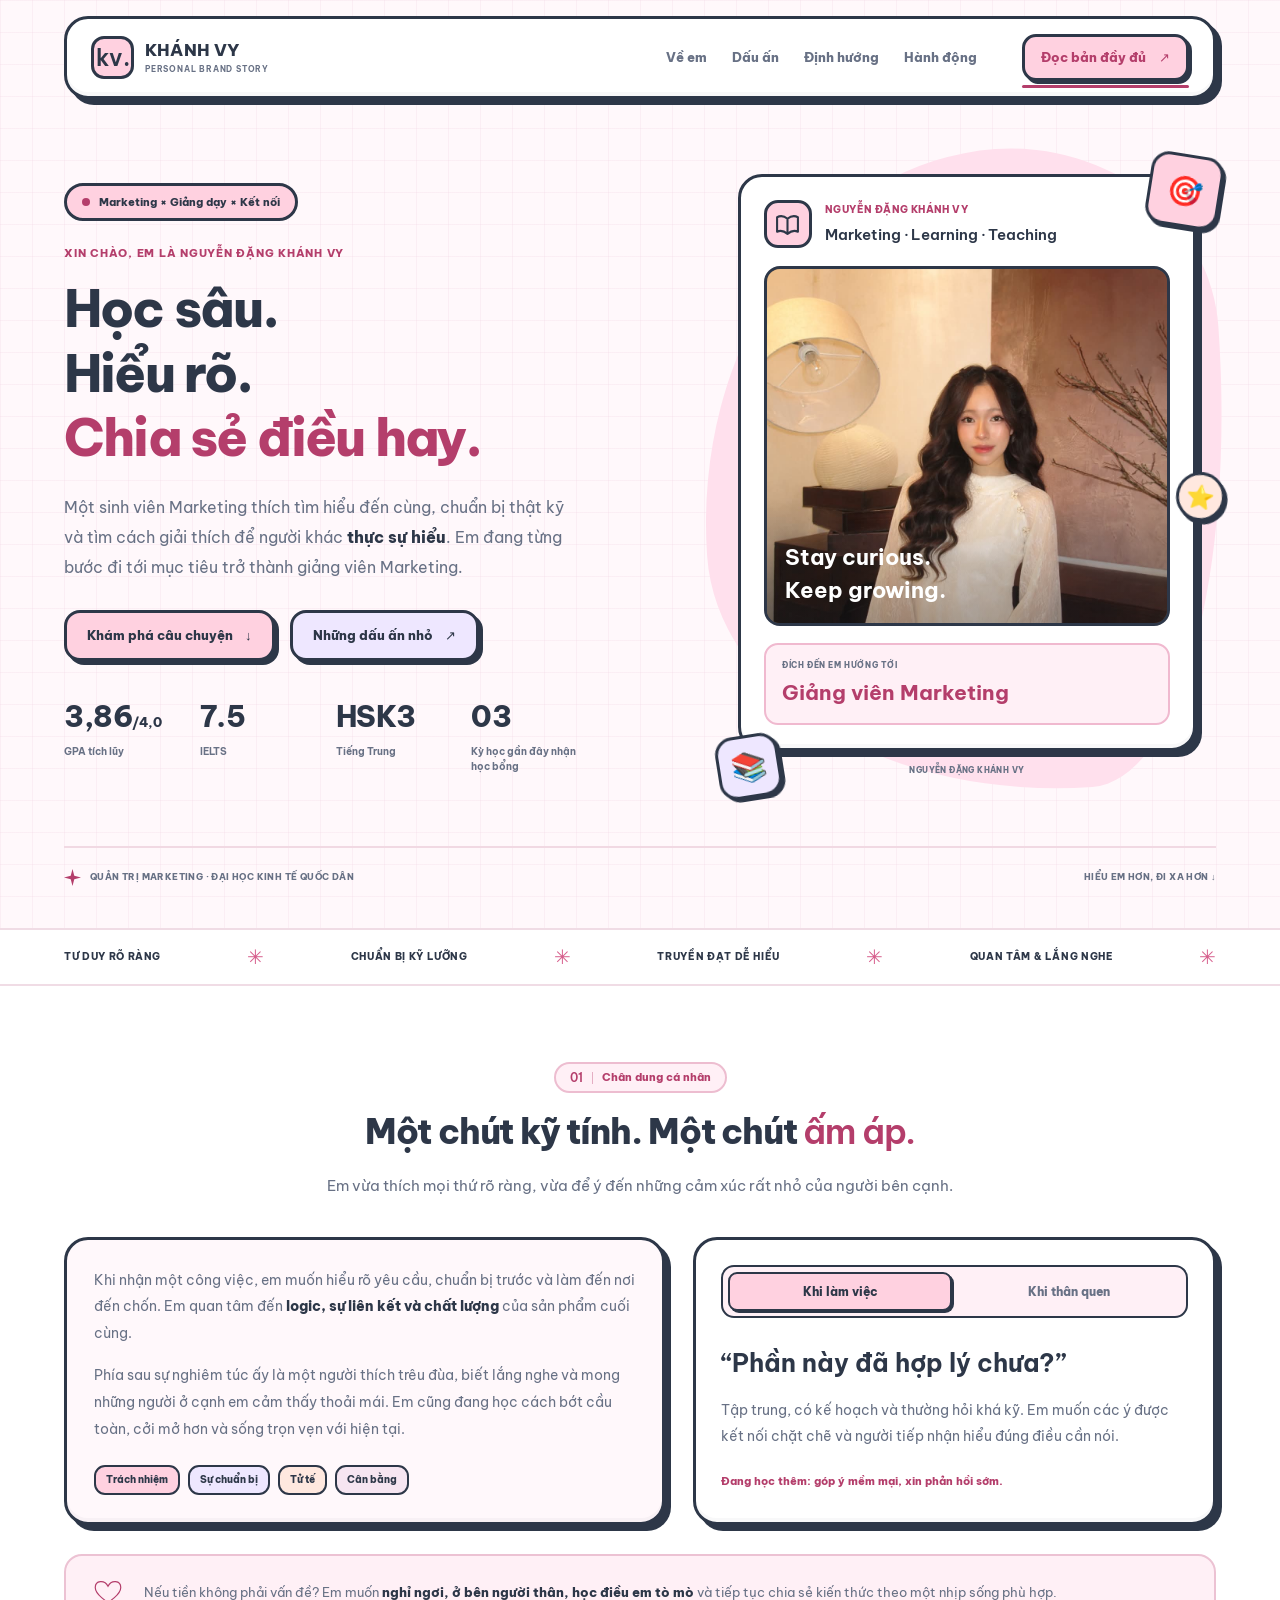
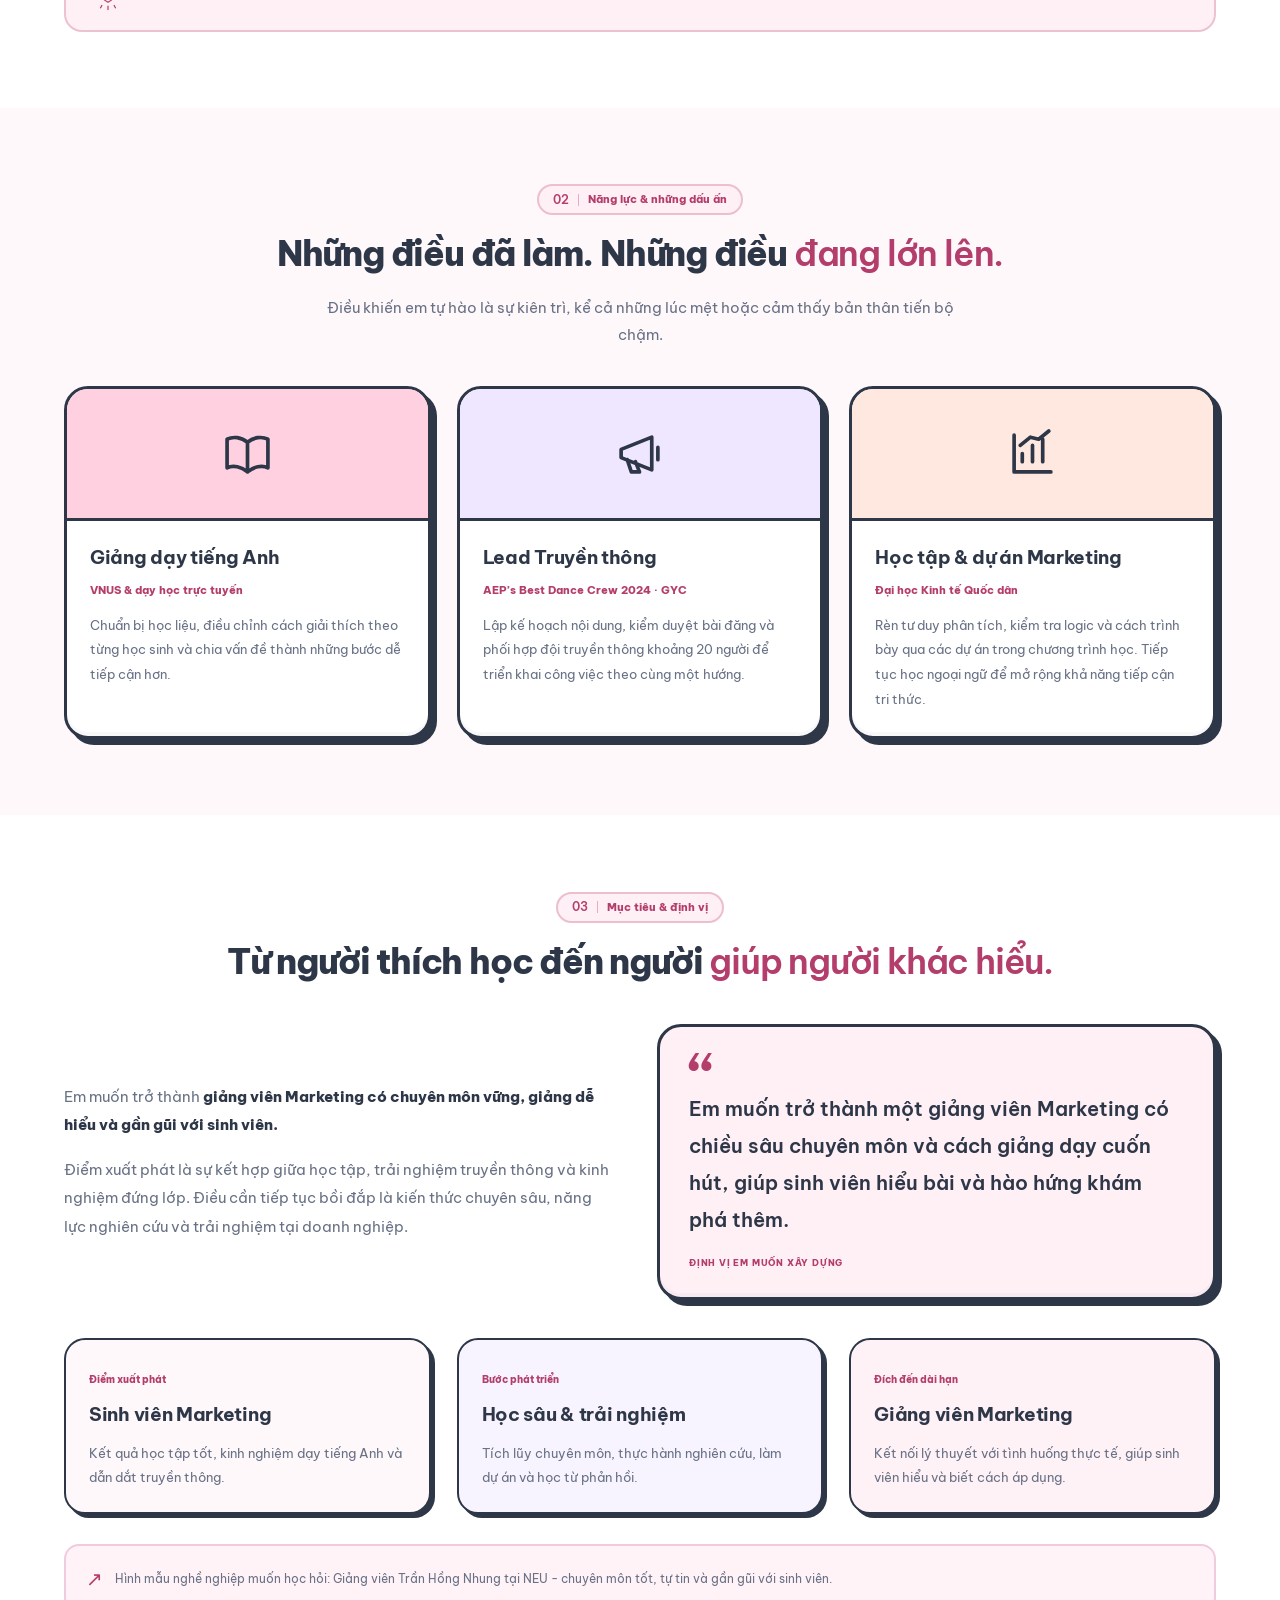
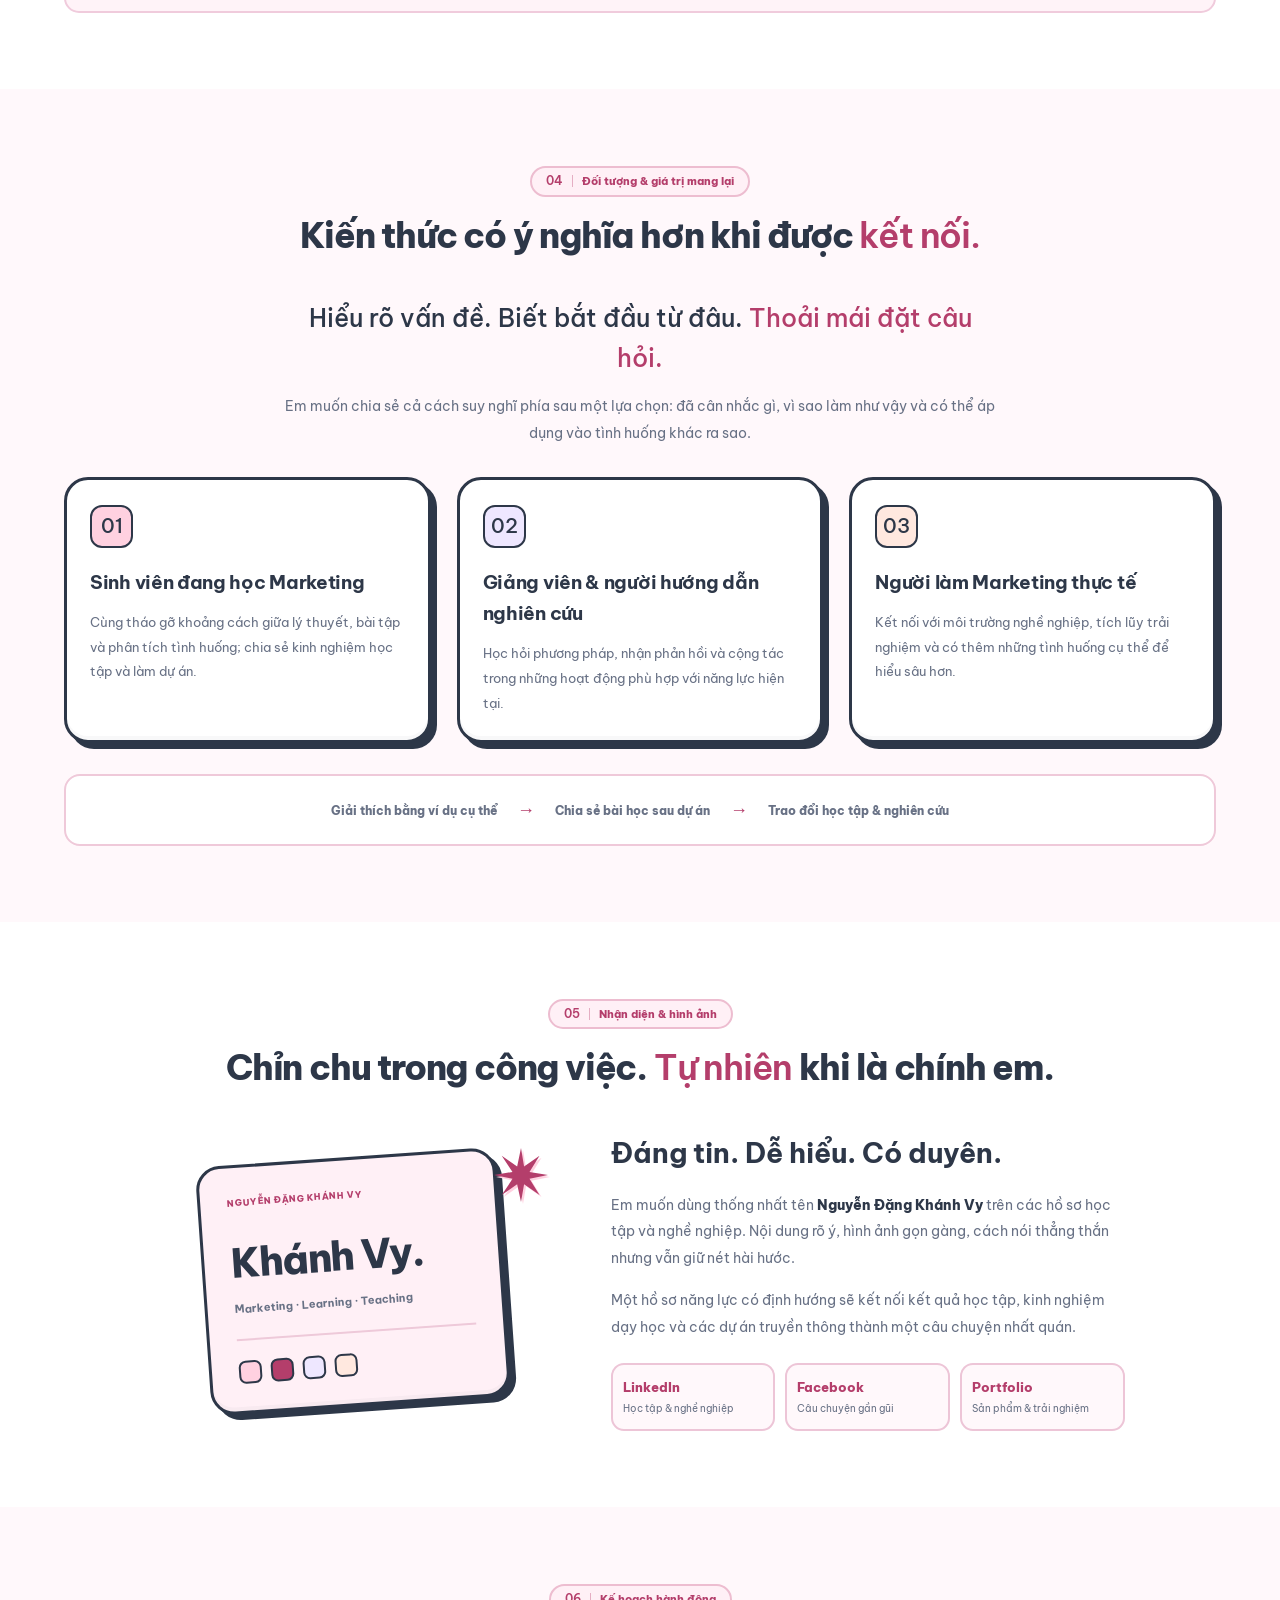
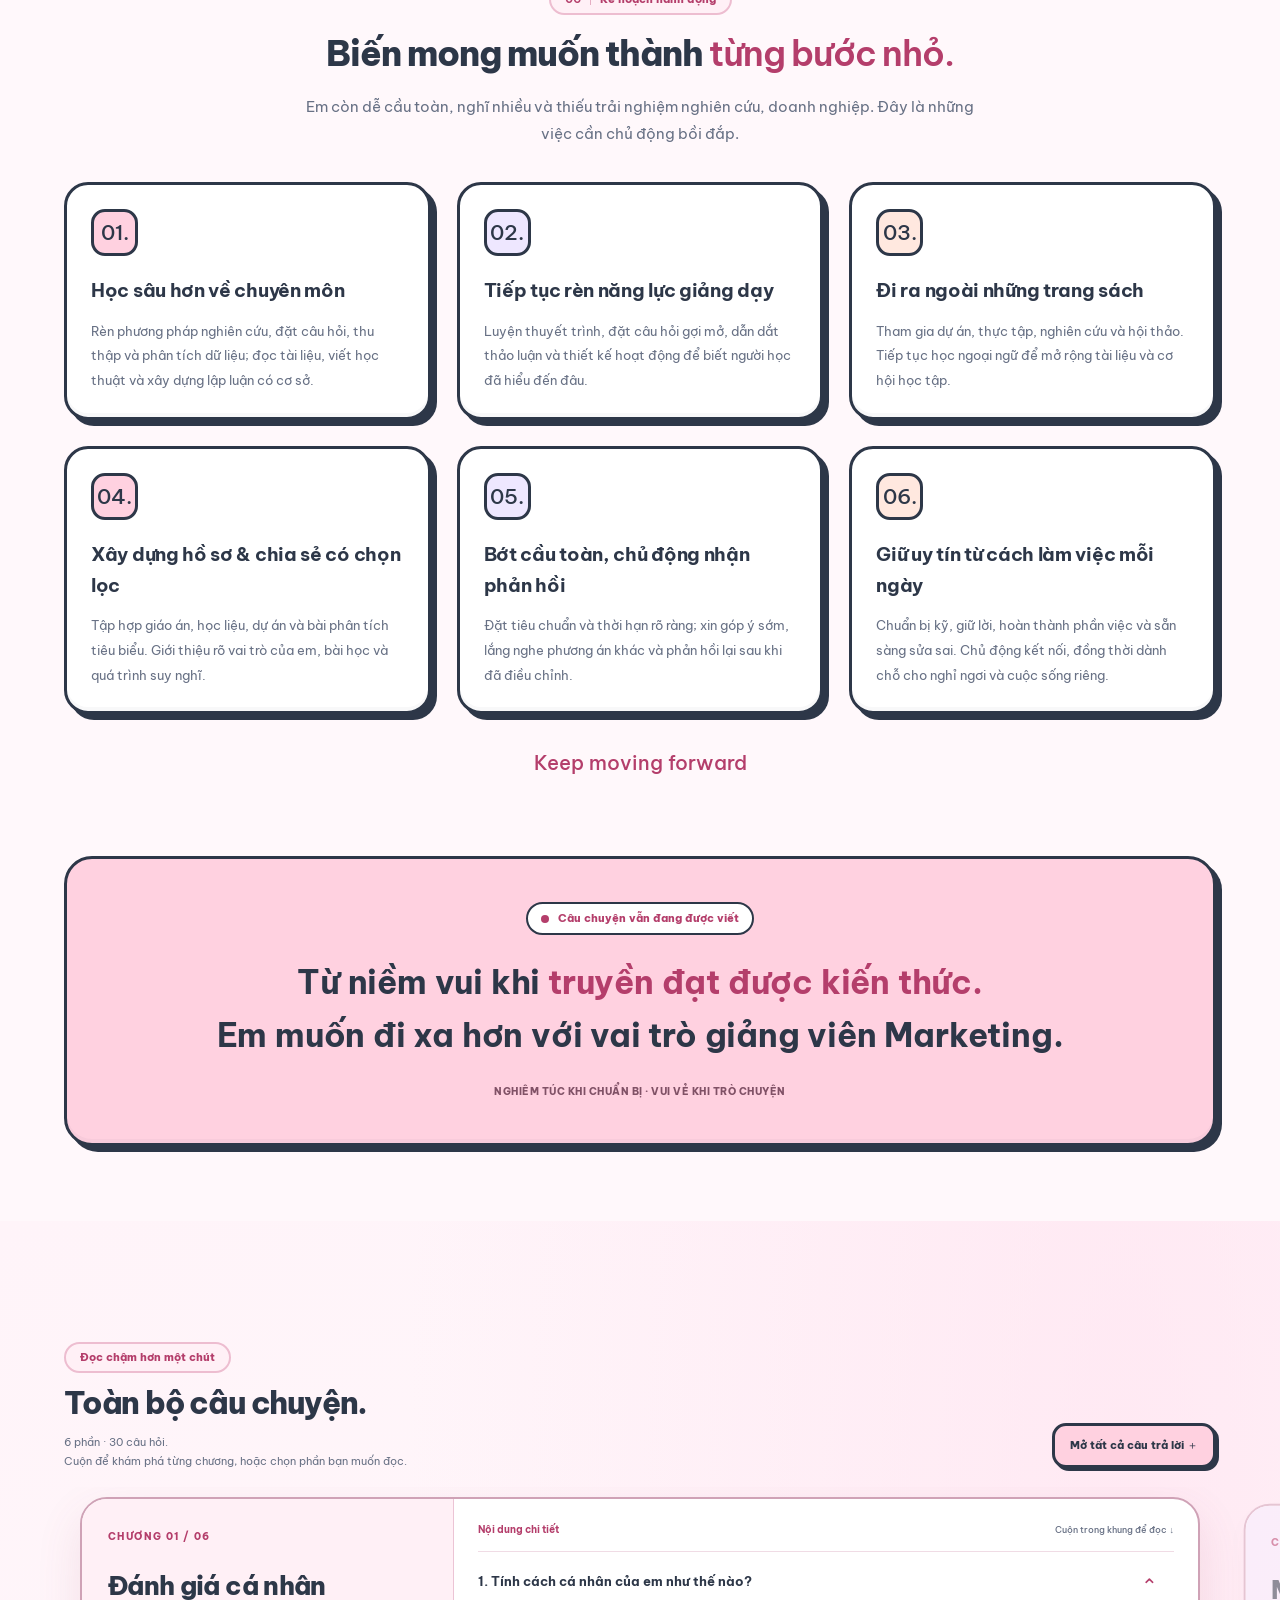
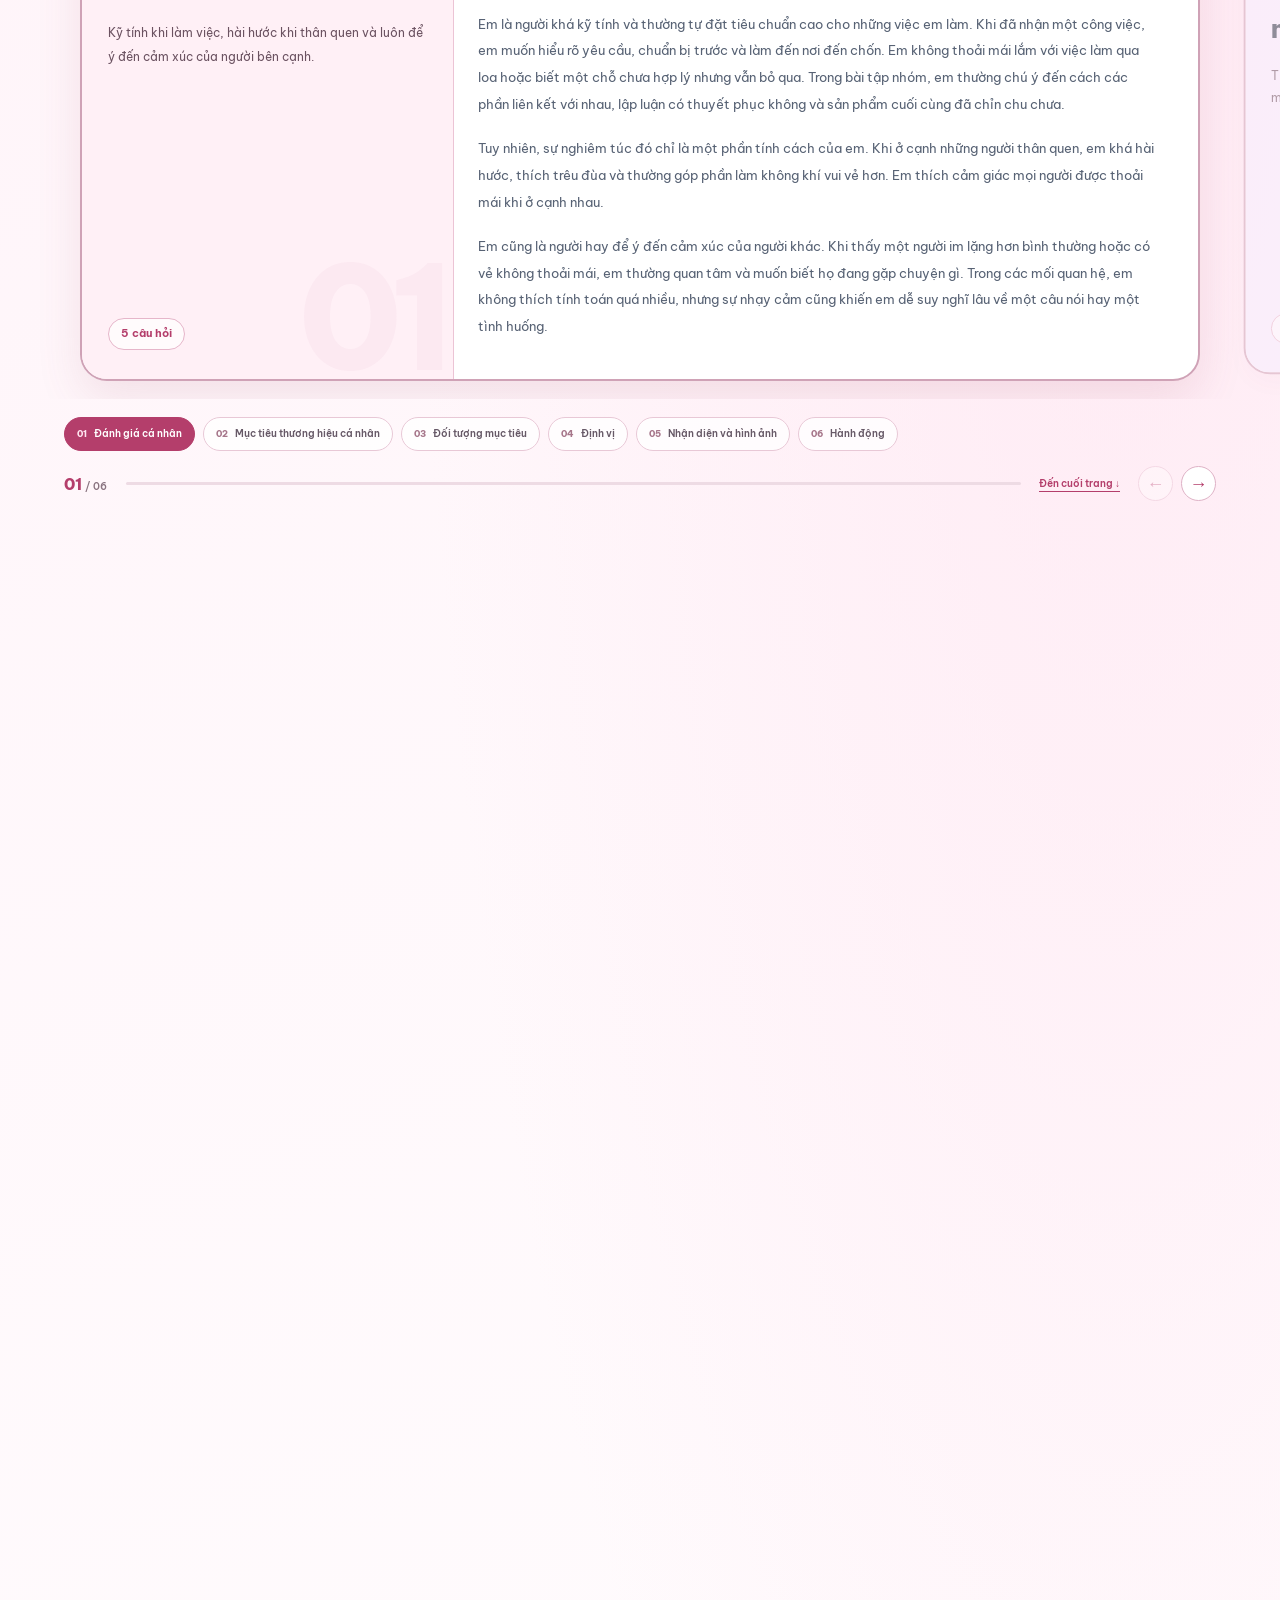
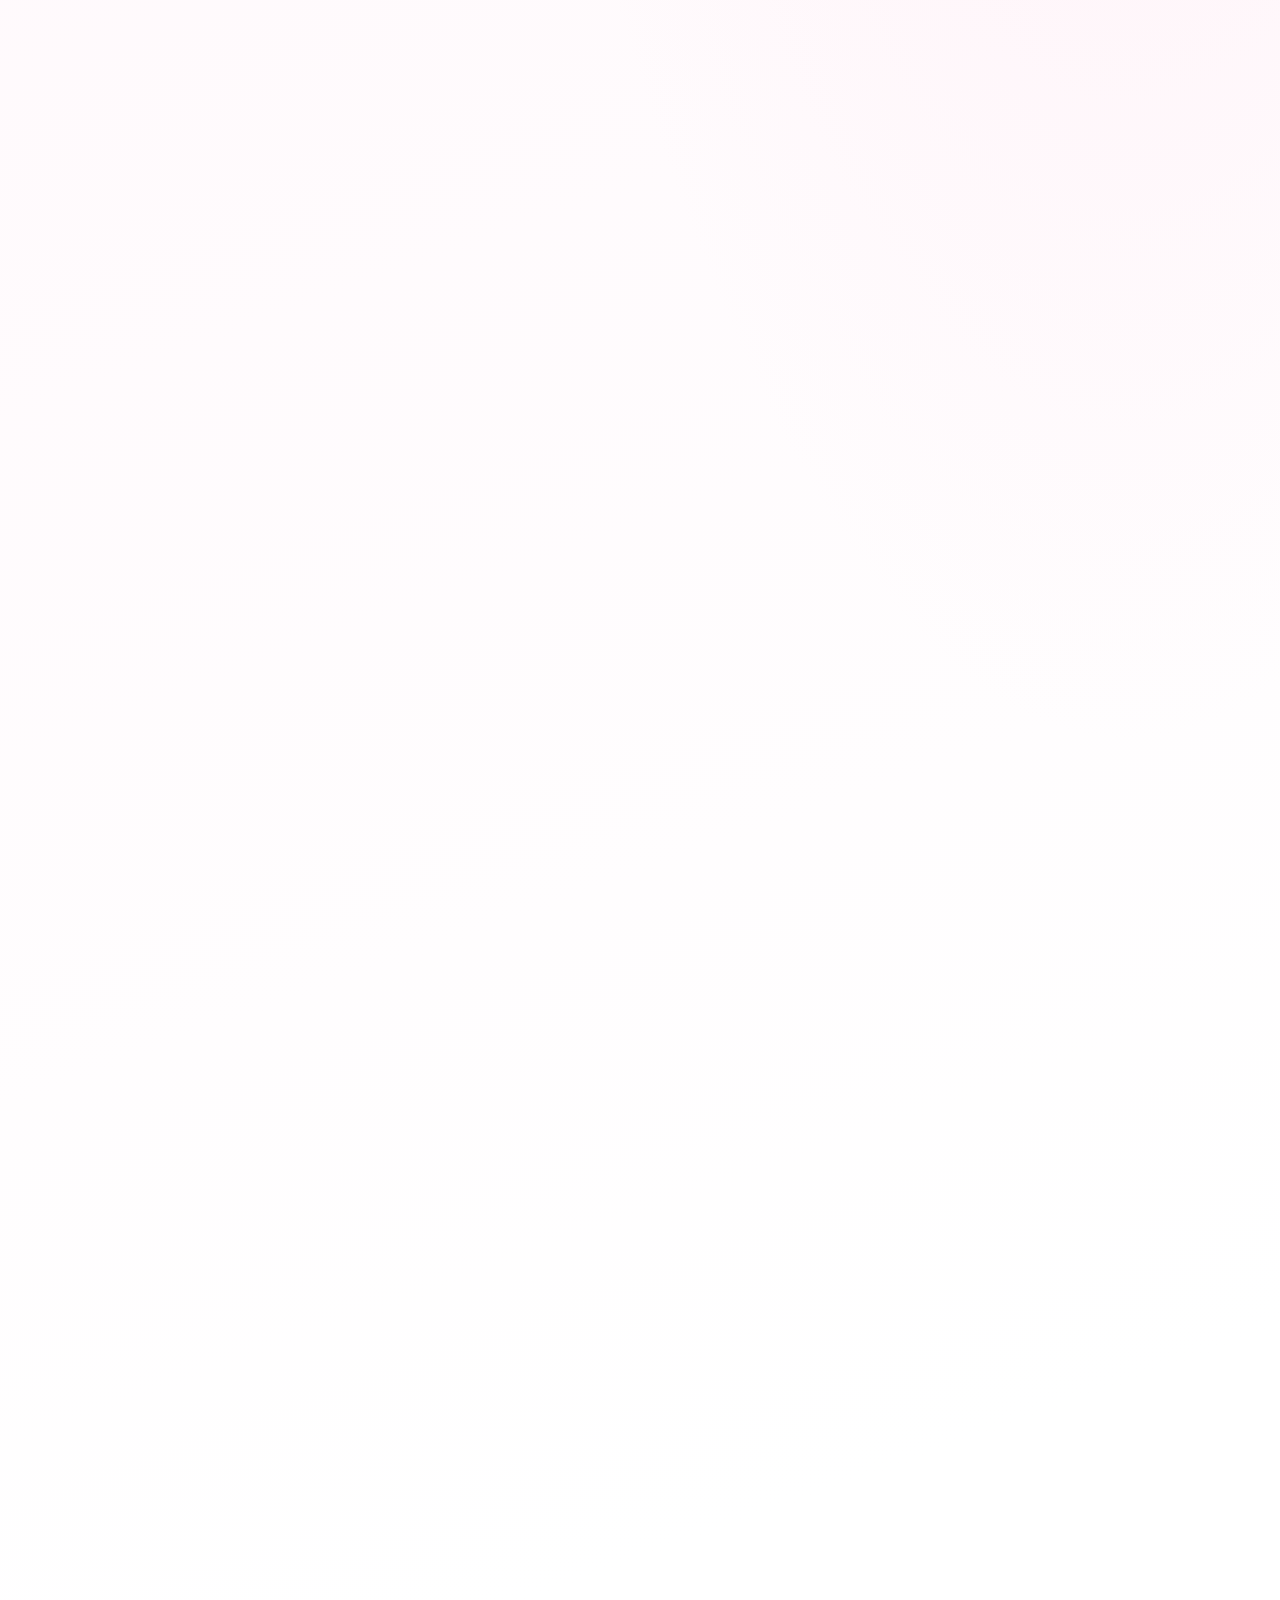
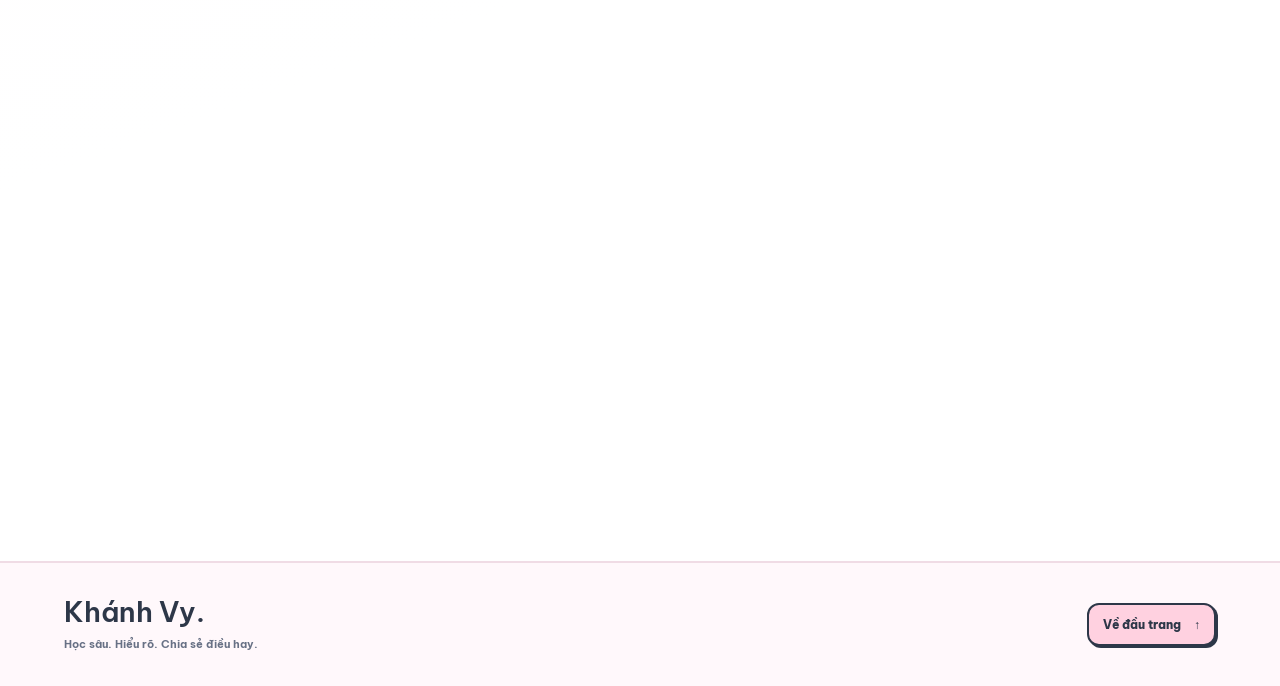
==== commit 015cfc46: "content: update profile wording, HSK highlights and personal portrait" ====
--- a/index.html
+++ b/index.html
@@ -4,14 +4,14 @@
   <meta charset="utf-8">
   <meta name="viewport" content="width=device-width, initial-scale=1">
   <meta name="theme-color" content="#fff0f6">
-  <meta name="description" content="Nguyễn Đặng Khánh Vy — hành trình học tập, truyền thông và định hướng trở thành giảng viên Marketing.">
+  <meta name="description" content="Nguyễn Đặng Khánh Vy - hành trình học tập, truyền thông và định hướng trở thành giảng viên Marketing.">
   <meta property="og:type" content="website">
   <meta property="og:locale" content="vi_VN">
-  <meta property="og:title" content="Khánh Vy — Học sâu, chia sẻ điều hay">
+  <meta property="og:title" content="Khánh Vy - Học sâu, chia sẻ điều hay">
   <meta property="og:description" content="Hành trình học tập, truyền thông và định hướng trở thành giảng viên Marketing của Nguyễn Đặng Khánh Vy.">
   <link rel="canonical" href="https://vinhnt2611-sys.github.io/khanh-vy-profile/">
   <link rel="icon" type="image/svg+xml" href="data:image/svg+xml,%3Csvg xmlns='http://www.w3.org/2000/svg' viewBox='0 0 64 64'%3E%3Crect x='2' y='2' width='60' height='60' rx='18' fill='%23ffd1e0' stroke='%232d3748' stroke-width='3'/%3E%3Ctext x='32' y='43' text-anchor='middle' font-family='Arial,sans-serif' font-weight='700' font-size='28' fill='%232d3748'%3Ekv.%3C/text%3E%3C/svg%3E">
-  <title>Khánh Vy — Học sâu, chia sẻ điều hay</title>
+  <title>Khánh Vy - Học sâu, chia sẻ điều hay</title>
   <style>
 /* Embedded font licenses
 BEVIETNAMPRO
@@ -422,6 +422,7 @@
 .stat-value{font-family:var(--sans);font-weight:800;line-height:1.5}.photo-note span{font-family:var(--sans);font-size:21px;font-weight:700;line-height:1.6}.identity-name{font-family:var(--sans);font-weight:800;font-size:40px;letter-spacing:-1.5px}
 .direction-quote blockquote{font-family:var(--sans);font-size:20px;font-weight:600;line-height:1.85}.hero-card-head h3{font-size:15px;line-height:1.7}.photo-words{font-family:var(--sans);font-size:22px;font-weight:700;line-height:1.5}
 .hero{background:linear-gradient(#f2d8e64d 1px,transparent 1px) 0 0/100% 32px,linear-gradient(90deg,#f2d8e64d 1px,transparent 1px) 0 0/32px 100%,var(--pink-soft)}
+.hero .hero-photo{height:360px}.hero .hero-photo img{object-position:50% 44%;filter:none}.hero .hero-photo:after{background:linear-gradient(180deg,transparent 65%,#171c2455)}
 .nav{position:relative}.nav-indicator{position:absolute;bottom:-7px;left:0;width:0;height:3px;border-radius:4px;background:var(--rose);opacity:0;pointer-events:none;transition:transform .36s cubic-bezier(.22,1,.36,1),width .3s cubic-bezier(.22,1,.36,1),opacity .2s}.nav-indicator.is-visible{opacity:1}
 .reveal.seen{animation:profileReveal .7s cubic-bezier(.16,1,.3,1) backwards}
 @keyframes profileReveal{from{opacity:0;transform:translate3d(0,22px,0)}to{opacity:1;transform:none}}
@@ -470,6 +471,7 @@
 @media(max-width:740px){.nav-indicator{display:none}.hero h1{font-size:52px;letter-spacing:-1.7px}.section h2{font-size:30px;line-height:1.5}.stat-value{font-size:28px}.hero-card-head h3{font-size:15px}.full-story{padding:57px 0}.full-story .full-head{display:block;margin-bottom:22px}.full-story .full-head h2{font-size:29px}.full-story .full-head p:not(.section-label){font-size:12px}.full-story .expand-all{margin-top:16px;margin-bottom:0;font-size:10px}.chapter-track{padding-inline:24px;gap:20px;padding-bottom:21px}.source-group.chapter-card{flex-basis:calc(100vw - 48px);width:calc(100vw - 48px);grid-template-columns:1fr;border-radius:22px;scroll-snap-align:center}.chapter-card-intro{padding:22px 22px 19px;border-right:0;border-bottom:1px solid #ecc4d5}.chapter-eyebrow{font-size:9px;letter-spacing:1px;margin-bottom:9px}.chapter-card-intro h3{font-size:23px;line-height:1.6;margin:0 55px 10px 0}.chapter-description{font-size:11px;line-height:1.9;margin:0;max-width:500px;padding-right:8px}.chapter-card-intro .question-count{position:absolute;right:20px;top:21px;font-size:8px;padding:3px 9px;line-height:1.6}.chapter-big-number{font-size:105px;bottom:-11px;right:13px;letter-spacing:-8px}.chapter-body{padding:16px 20px 15px}.chapter-card .source-questions{max-height:51svh;min-height:260px;padding-right:9px}.chapter-card .source-question>summary{font-size:12px;line-height:1.9;padding-top:15px;padding-bottom:15px}.chapter-card .source-answer{font-size:12px;line-height:2.05;padding-right:4px}.chapter-card .source-answer p+p{margin-top:17px}.chapter-body-label{font-size:9px;padding-bottom:10px}.chapter-body-label span:last-child{font-size:8px}.chapter-controls{margin-top:18px}.chapter-pills{padding-bottom:12px}.chapter-bottom-controls{gap:13px}.chapter-count{font-size:9px}.chapter-current{font-size:15px}.chapter-arrow{width:33px;height:33px}.chapter-skip{font-size:9px}.story p{font-size:27px}.identity-name{font-size:37px}.direction-quote blockquote{font-size:19px}}
 @media(max-width:480px){.hero h1{font-size:clamp(32px,8.9vw,42px);letter-spacing:-1.3px;line-height:1.3}.hero-desc{font-size:13px;line-height:1.95}.hello{font-size:8px}.section h2{font-size:25px;line-height:1.55;letter-spacing:-.7px}.section-intro{font-size:12px}.photo-note span{font-size:18px}.hero-card-head h3{font-size:12px}.photo-words{font-size:20px;line-height:1.6}.stat-value{font-size:23px}.stat-label{font-size:8px;line-height:1.7}.personality-title{font-size:21px}.identity-words{font-size:24px}.experience h3,.audience-item h3,.action-item h3,.journey-step h3{font-size:19px;line-height:1.6}.story p{font-size:23px;line-height:1.7}.direction-quote blockquote{font-size:18px;line-height:1.9}.full-story{padding:49px 0}.full-story .full-head h2{font-size:26px;letter-spacing:-.8px}.full-story .full-head p:not(.section-label){font-size:11px}.chapter-track{padding-inline:18px;gap:17px}.source-group.chapter-card{flex-basis:calc(100vw - 36px);width:calc(100vw - 36px);border-radius:20px}.chapter-card-intro{padding:21px 20px 18px}.chapter-card-intro h3{font-size:20px;line-height:1.6;margin-right:37px}.chapter-card-intro .question-count{right:17px;top:21px;font-size:7px;padding:3px 7px}.chapter-eyebrow{font-size:8px;margin-bottom:10px}.chapter-description{font-size:10px;line-height:1.95}.chapter-body{padding:14px 17px 14px}.chapter-body-label{font-size:8px;gap:8px}.chapter-body-label span:last-child{font-size:7px}.chapter-card .source-question>summary{font-size:11px;line-height:1.95}.chapter-card .source-answer{font-size:11px;line-height:2.1}.chapter-card .source-questions{max-height:52svh;min-height:235px}.chapter-pill{font-size:9px;padding:7px 10px;gap:6px}.chapter-pill span{font-size:8px}.chapter-bottom-controls{gap:10px}.chapter-arrow{width:31px;height:31px;font-size:16px}.chapter-count{font-size:8px}.chapter-current{font-size:14px}.chapter-skip{font-size:8px}.chapter-arrow-pair{gap:6px}.chapter-big-number{font-size:98px}}
 @media(prefers-reduced-motion:reduce){html{scroll-behavior:auto!important}.nav-indicator,.chapter-card,.chapter-pill,.chapter-arrow,.reveal.seen{animation:none!important;transition:none!important}.chapter-viewport{scroll-behavior:auto}.chapter-progress-fill{will-change:auto}}
+@media(max-width:1080px){.hero .hero-photo{height:330px}}@media(max-width:900px){.hero .hero-photo{height:295px}}@media(max-width:740px){.hero .hero-photo{height:325px}}@media(max-width:480px){.hero .hero-photo{height:285px}}@media print{.hero .hero-photo{height:230px}}
 @media print{.chapter-sticky{display:block!important;position:static!important;height:auto!important;padding:0!important;overflow:visible!important}.full-story,.full-story.is-pinned{height:auto!important;padding:25px 0!important;background:white}.full-story .full-head{display:block}.chapter-controls,.chapter-body-label,.chapter-big-number,.chapter-status{display:none!important}.chapter-viewport{overflow:visible!important;display:block!important}.chapter-track{display:block!important;width:auto!important;transform:none!important;padding:0!important}.source-group.chapter-card{display:block!important;width:100%!important;height:auto!important;opacity:1!important;transform:none!important;box-shadow:none!important;border:1px solid #bbb;border-radius:0;margin:0 0 25px!important;break-before:page}.chapter-card-intro{padding:15px!important;background:#fff!important;border:0}.chapter-card-intro h3{font-size:22px!important;margin:0}.chapter-description,.chapter-card-intro .question-count,.chapter-eyebrow{display:none}.chapter-body{display:block!important;padding:0 15px}.chapter-card .source-questions{max-height:none!important;height:auto!important;overflow:visible!important;padding:0!important}.chapter-card .source-question>summary{font-size:11pt!important;padding:15px 0 8px!important}.chapter-card .source-answer{font-size:11pt!important;color:#222;line-height:1.8!important}.chapter-card .source-question>summary:after{display:none}.full-story .full-head p:not(.section-label){font-size:10pt}.nav-indicator{display:none}}
 
   </style>
@@ -479,10 +481,10 @@
   <div class="progress" aria-hidden="true"></div>
   <header class="topbar">
     <div class="wrap header-inner">
-      <a class="brand" href="#dau-trang" aria-label="Khánh Vy — về đầu trang"><span class="monogram">kv.</span><span class="brand-text">KHÁNH VY<small>PERSONAL BRAND STORY</small></span></a>
+      <a class="brand" href="#dau-trang" aria-label="Khánh Vy - về đầu trang"><span class="monogram">kv.</span><span class="brand-text">KHÁNH VY<small>PERSONAL BRAND STORY</small></span></a>
       <button class="menu-toggle" aria-label="Mở menu" aria-expanded="false" aria-controls="main-nav">☰</button>
       <nav class="nav" id="main-nav" aria-label="Điều hướng chính">
-        <a href="#chan-dung">Về mình</a><a href="#dau-an">Dấu ấn</a><a href="#dinh-huong">Định hướng</a><a href="#hanh-dong">Hành động</a><a class="nav-full" href="#ban-day-du">Đọc bản đầy đủ <span class="arrow">↗</span></a><span class="nav-indicator" aria-hidden="true"></span>
+        <a href="#chan-dung">Về em</a><a href="#dau-an">Dấu ấn</a><a href="#dinh-huong">Định hướng</a><a href="#hanh-dong">Hành động</a><a class="nav-full" href="#ban-day-du">Đọc bản đầy đủ <span class="arrow">↗</span></a><span class="nav-indicator" aria-hidden="true"></span>
       </nav>
     </div>
   </header>
@@ -492,108 +494,107 @@
       <div class="hero-grid">
         <div class="hero-copy">
 <div class="hero-top"><div class="eyebrow"><span class="dot"></span>Marketing × Giảng dạy × Kết nối</div><span class="edition">A LITTLE ABOUT ME</span></div>
-          <p class="hello">XIN CHÀO, MÌNH LÀ NGUYỄN ĐẶNG KHÁNH VY</p>
+          <p class="hello">XIN CHÀO, EM LÀ NGUYỄN ĐẶNG KHÁNH VY</p>
           <h1 id="hero-title"><span>Học sâu.</span><span>Hiểu rõ.</span><span><em>Chia sẻ điều hay.</em></span></h1>
-          <p class="hero-desc">Một sinh viên Marketing thích tìm hiểu đến cùng, chuẩn bị thật kỹ và tìm cách giải thích để người khác <strong>thực sự hiểu</strong>. Mình đang từng bước đi tới mục tiêu trở thành giảng viên Marketing.</p>
+          <p class="hero-desc">Một sinh viên Marketing thích tìm hiểu đến cùng, chuẩn bị thật kỹ và tìm cách giải thích để người khác <strong>thực sự hiểu</strong>. Em đang từng bước đi tới mục tiêu trở thành giảng viên Marketing.</p>
           <div class="hero-actions"><a class="button" href="#chan-dung">Khám phá câu chuyện <span class="arrow">↓</span></a><a class="text-link" href="#dau-an">Những dấu ấn nhỏ <span class="arrow">↗</span></a></div>
-        <div class="stats"><div class="stat"><span class="stat-value">3,86<small>/4,0</small></span><span class="stat-label">GPA tích lũy</span></div><div class="stat"><span class="stat-value">7.5</span><span class="stat-label">IELTS</span></div><div class="stat"><span class="stat-value">03</span><span class="stat-label">Kỳ học gần đây nhận học bổng</span></div><div class="stat"><span class="stat-value">~20</span><span class="stat-label">Người trong đội truyền thông</span></div></div>
+        <div class="stats"><div class="stat"><span class="stat-value">3,86<small>/4,0</small></span><span class="stat-label">GPA tích lũy</span></div><div class="stat"><span class="stat-value">7.5</span><span class="stat-label">IELTS</span></div><div class="stat"><span class="stat-value">HSK3</span><span class="stat-label">Tiếng Trung</span></div><div class="stat"><span class="stat-value">03</span><span class="stat-label">Kỳ học gần đây nhận học bổng</span></div></div>
         </div>
         <figure class="hero-art">
           <div class="photo-back" aria-hidden="true"></div>
           <div class="hero-profile-card">
             <div class="hero-card-head"><div class="hero-card-icon"><svg viewBox="0 0 24 24" fill="none" stroke="currentColor" stroke-width="2" stroke-linecap="round" stroke-linejoin="round" aria-hidden="true"><path d="M12 6.5V21M12 6.5C9 4 5 3.5 2 5v14c3-1.5 7-.5 10 2m0-14.5c3-2.5 7-3 10-1.5v14c-3-1.5-7-.5-10 2"/></svg></div><div><p class="card-person">NGUYỄN ĐẶNG KHÁNH VY</p><h3>Marketing · Learning · Teaching</h3></div></div>
-            <div class="hero-photo"><img src="[data-uri]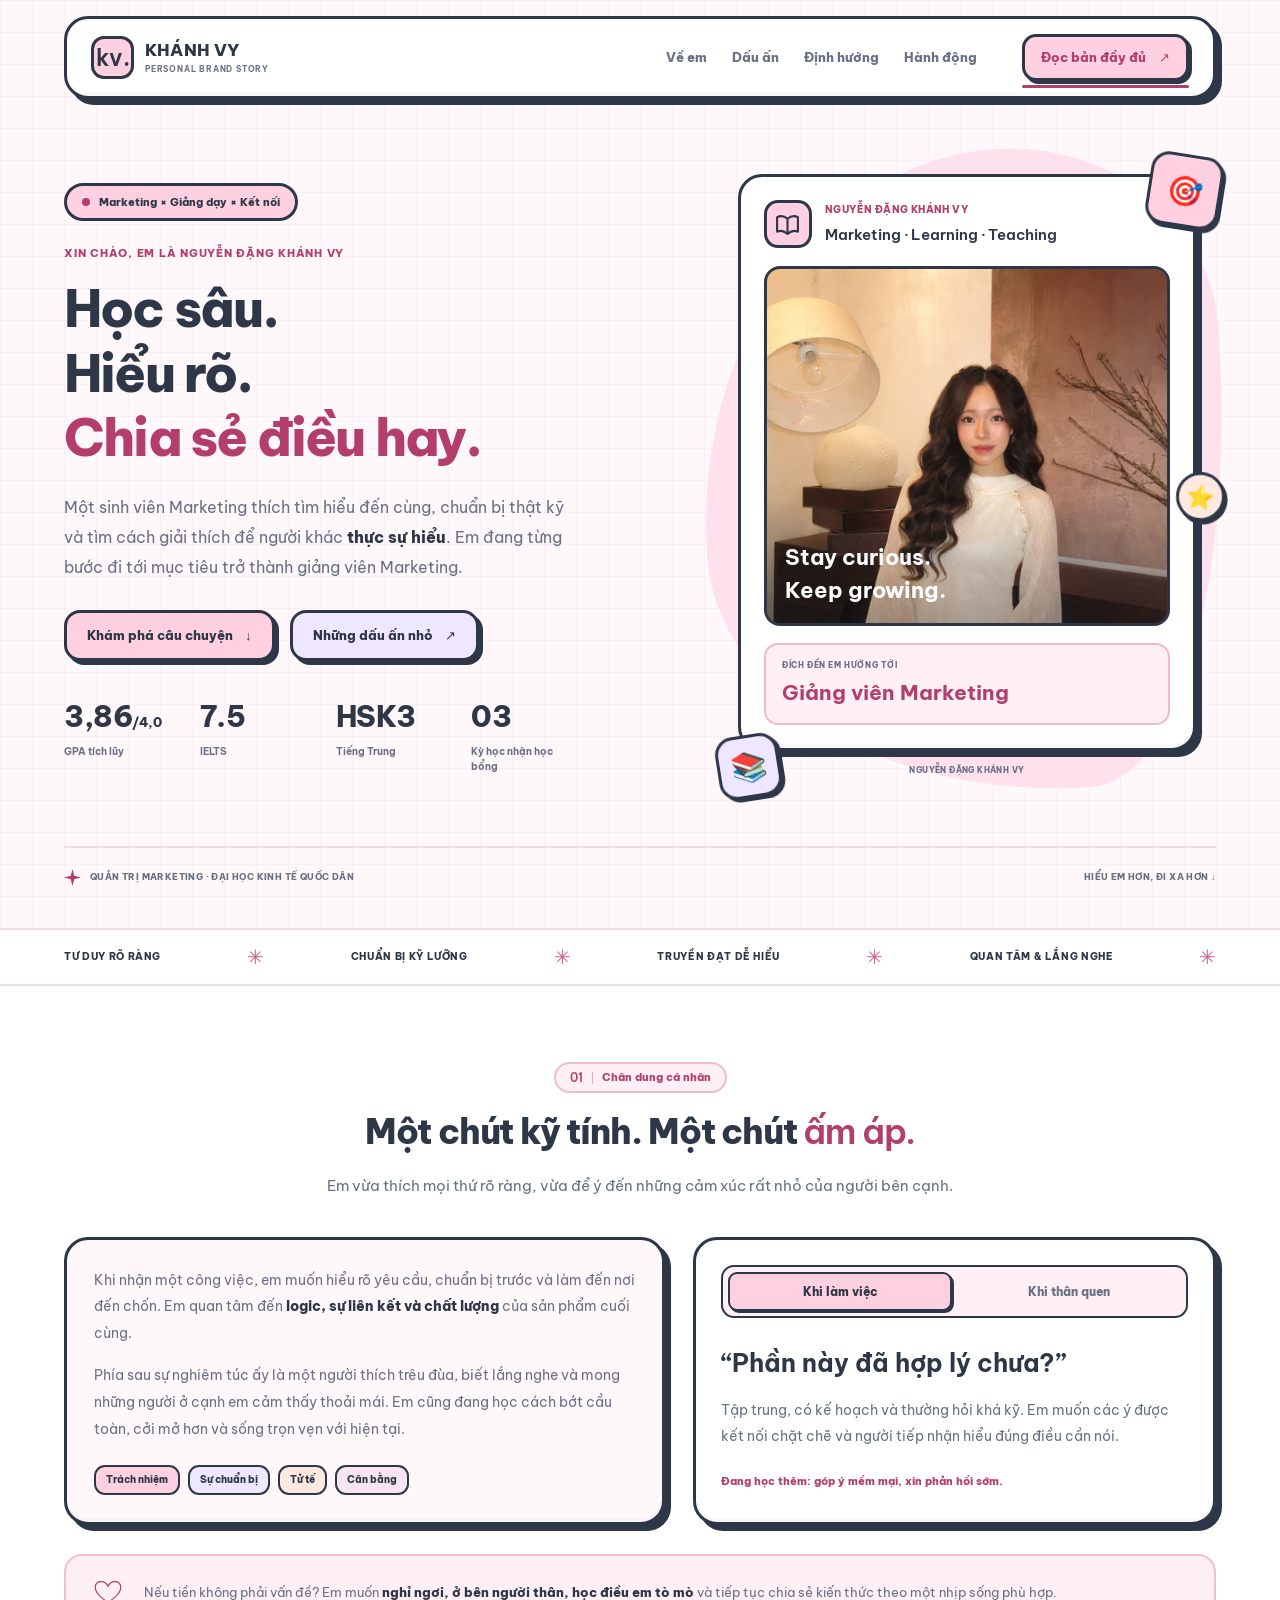
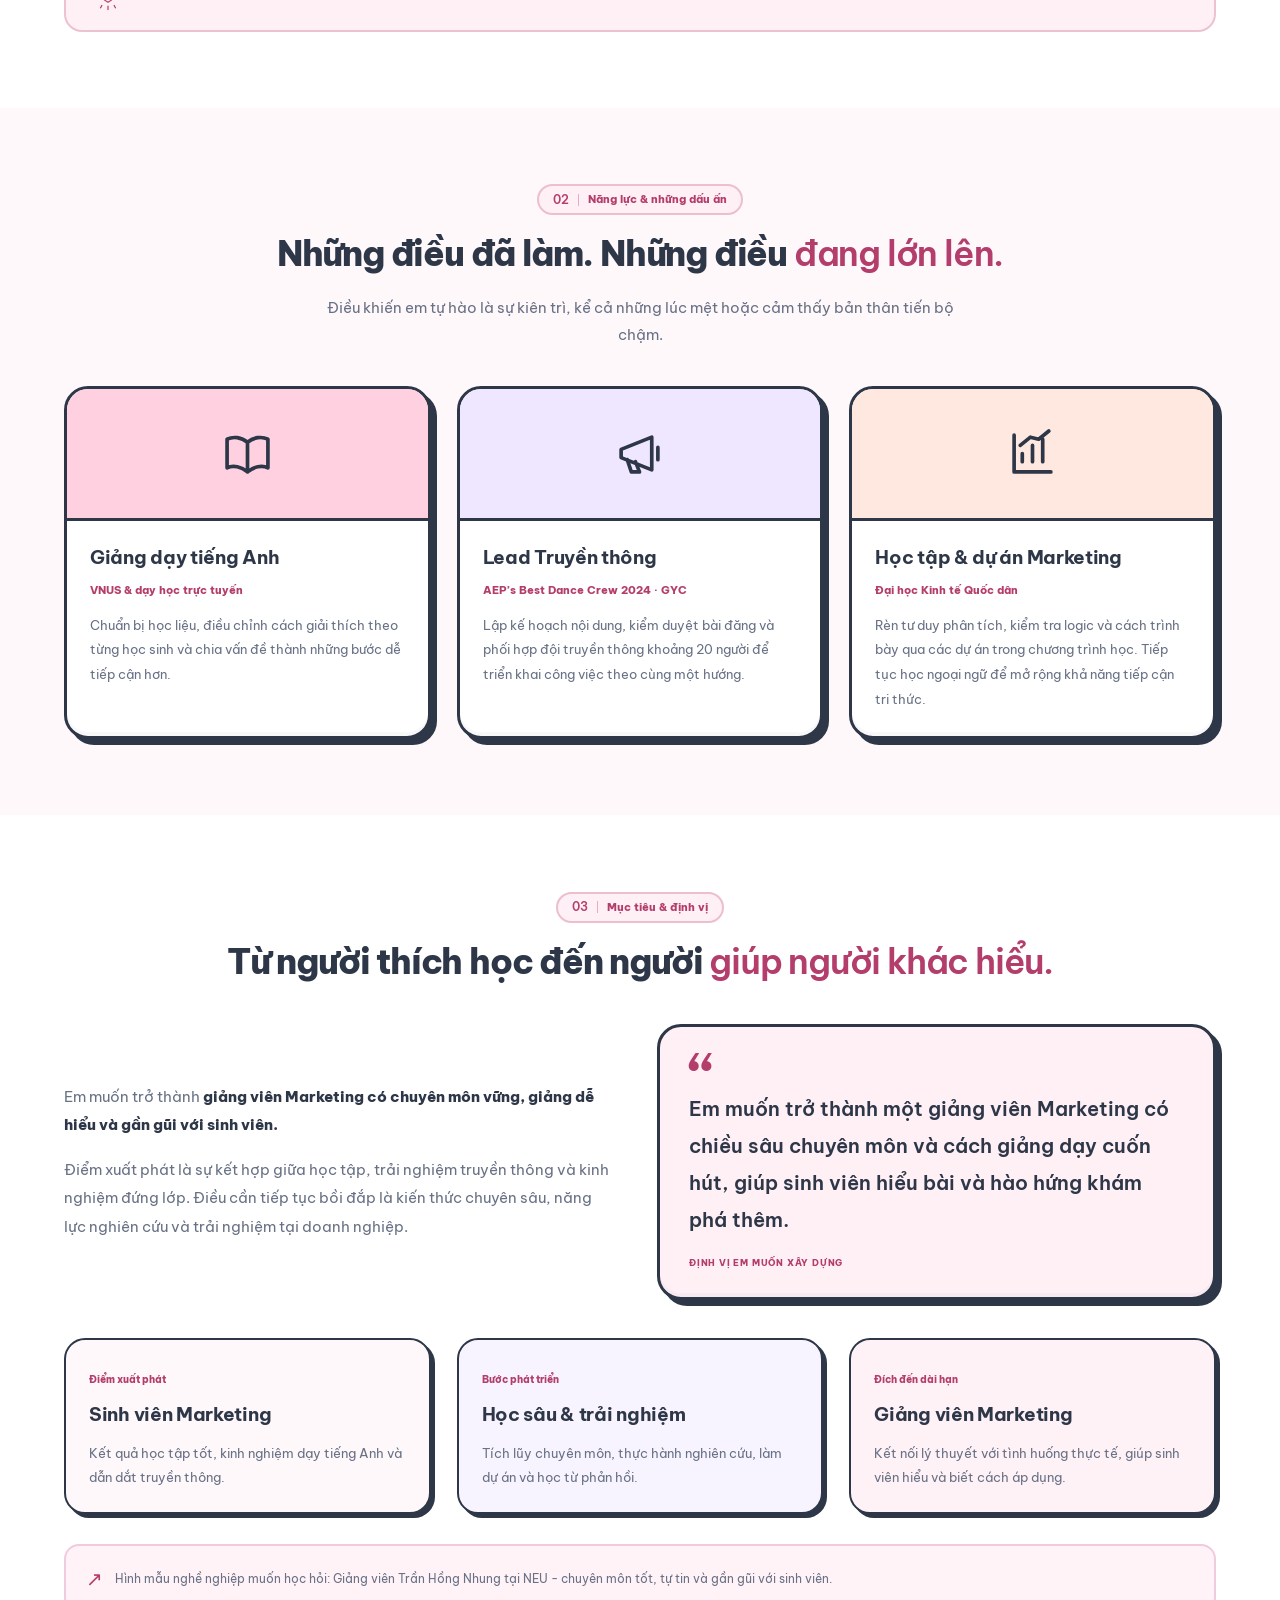
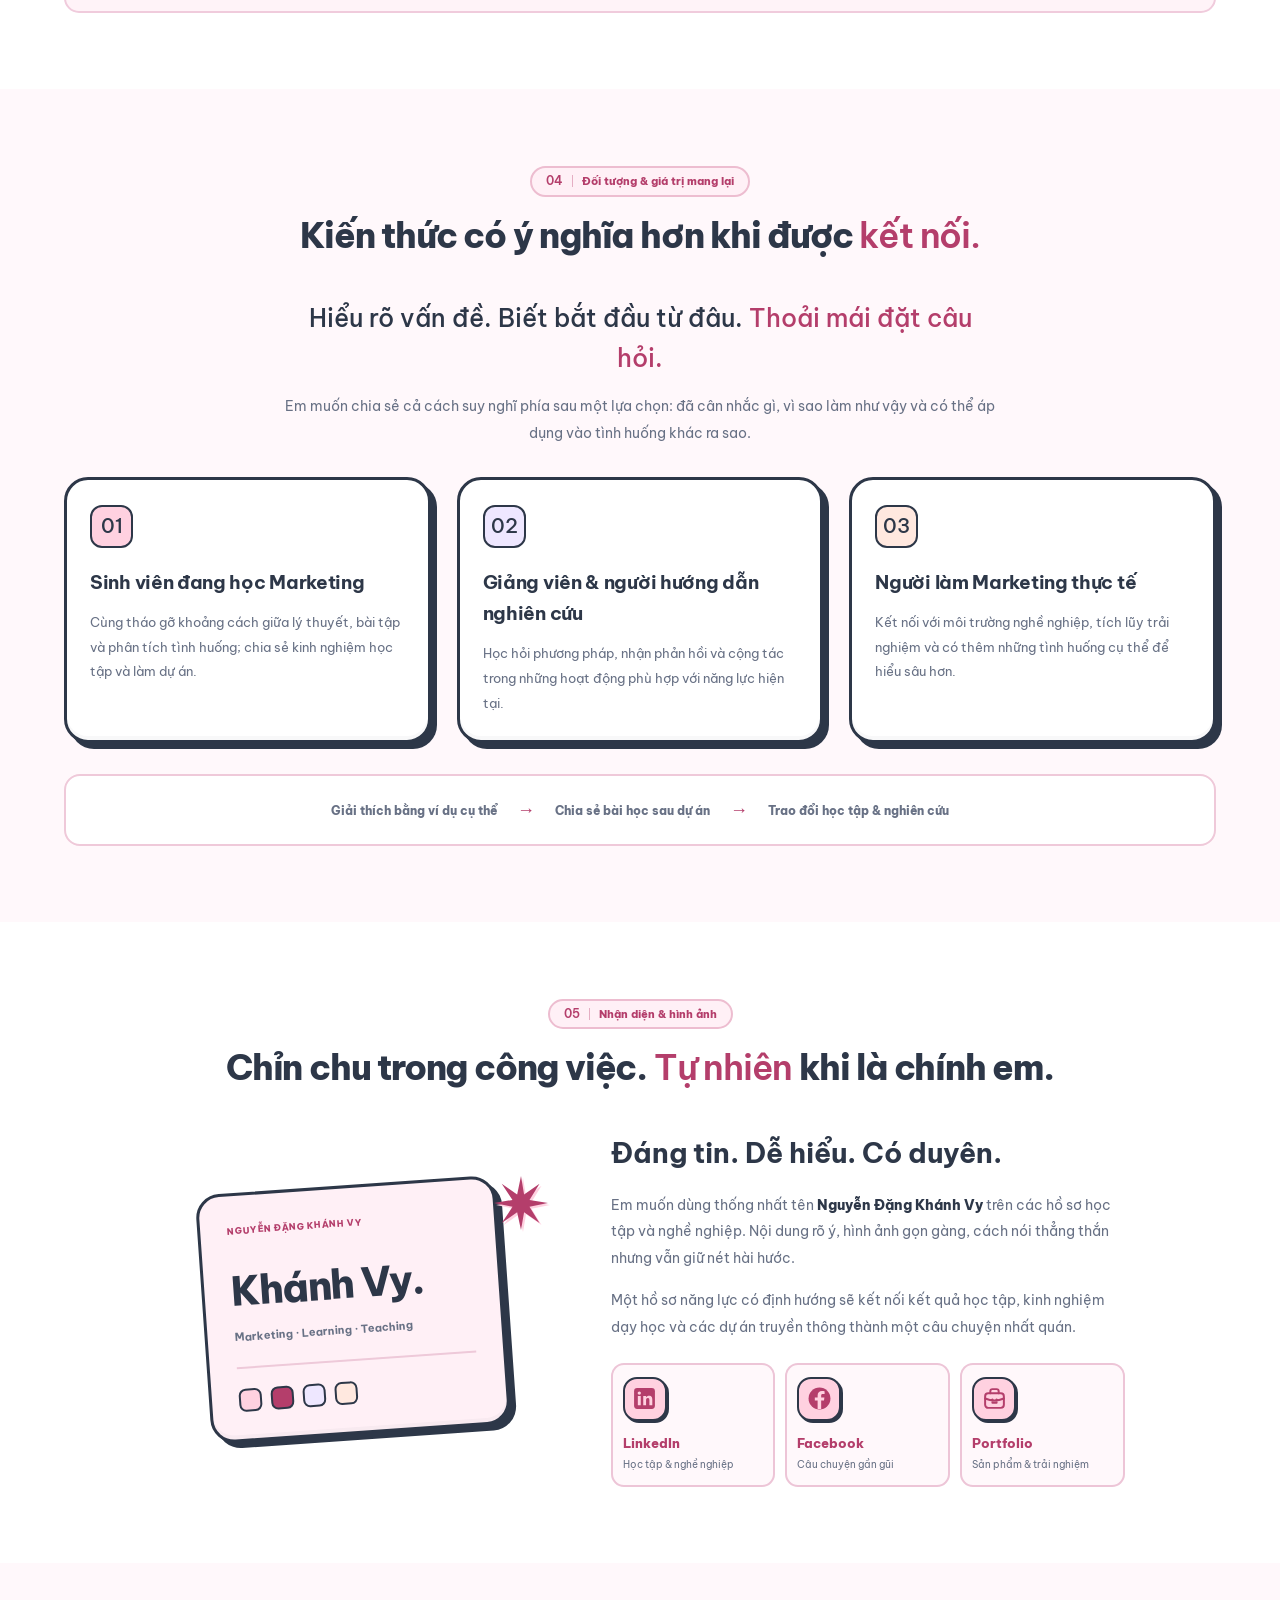
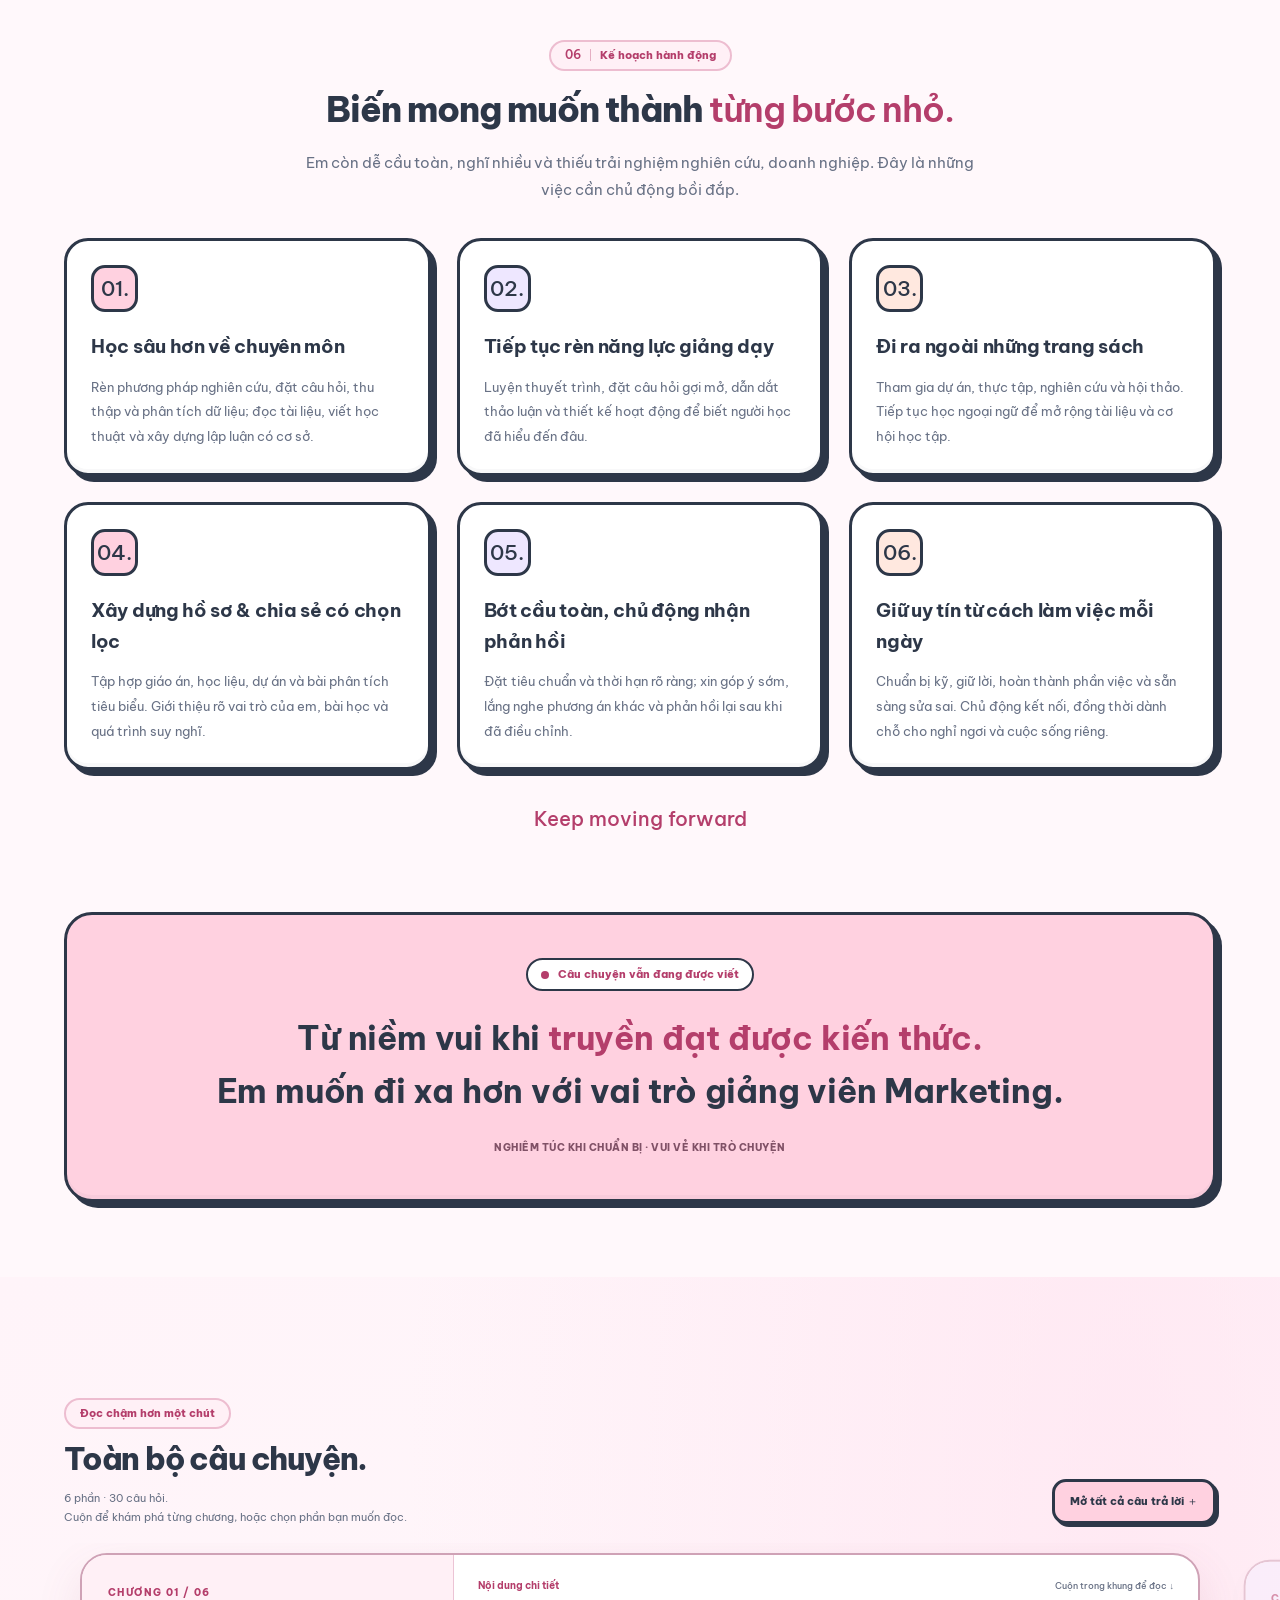
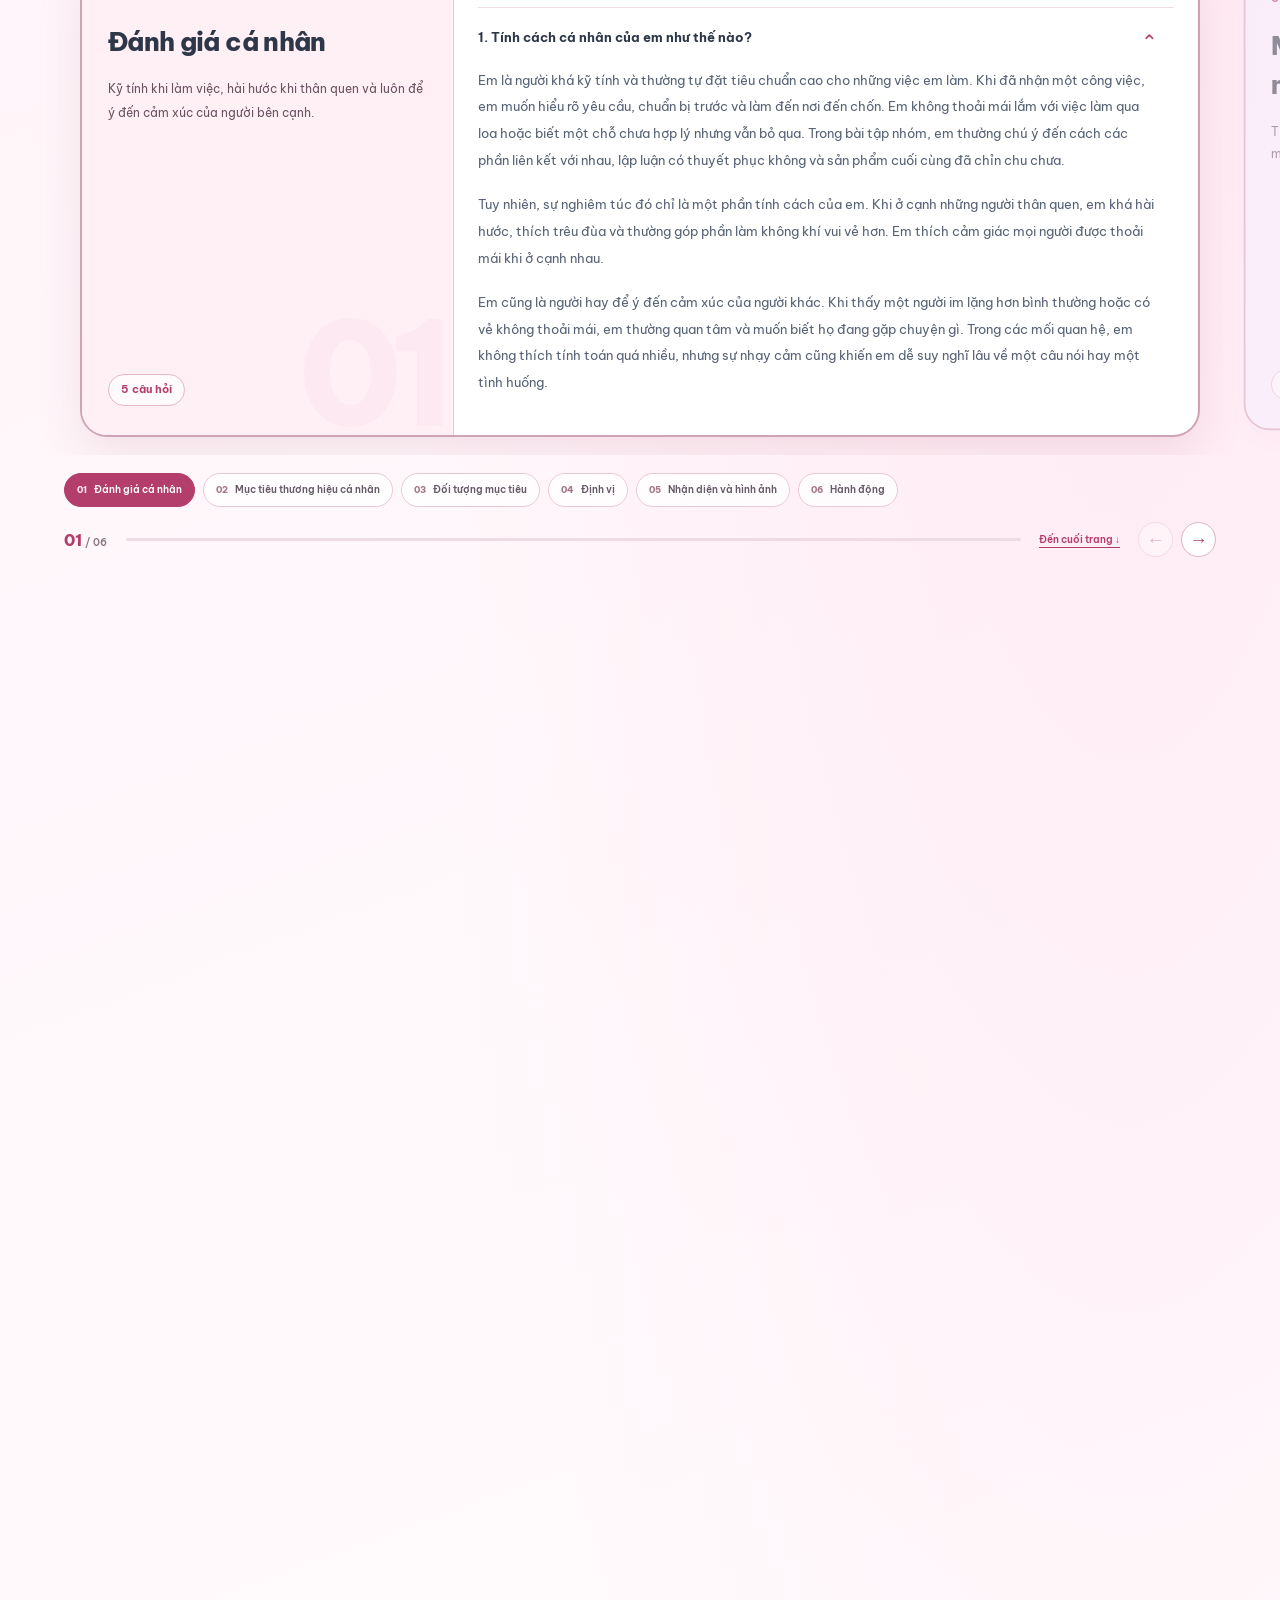
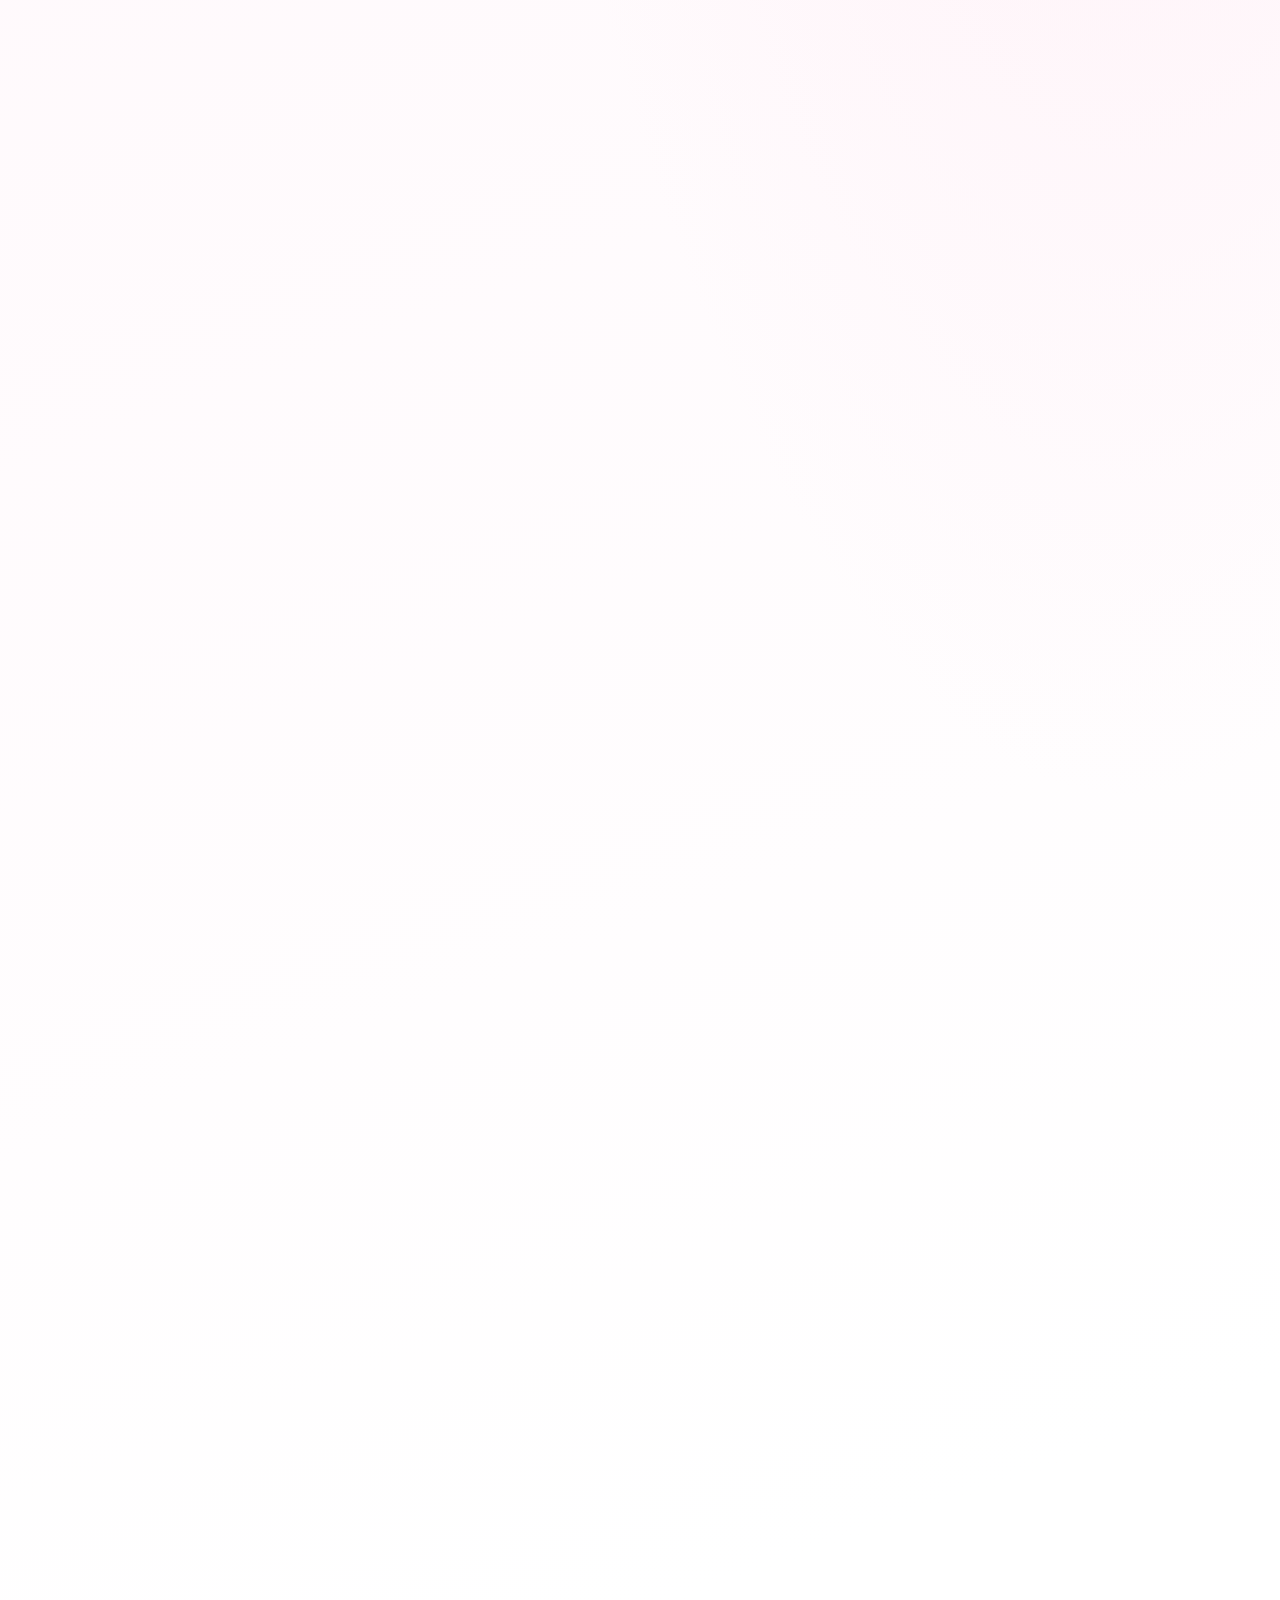
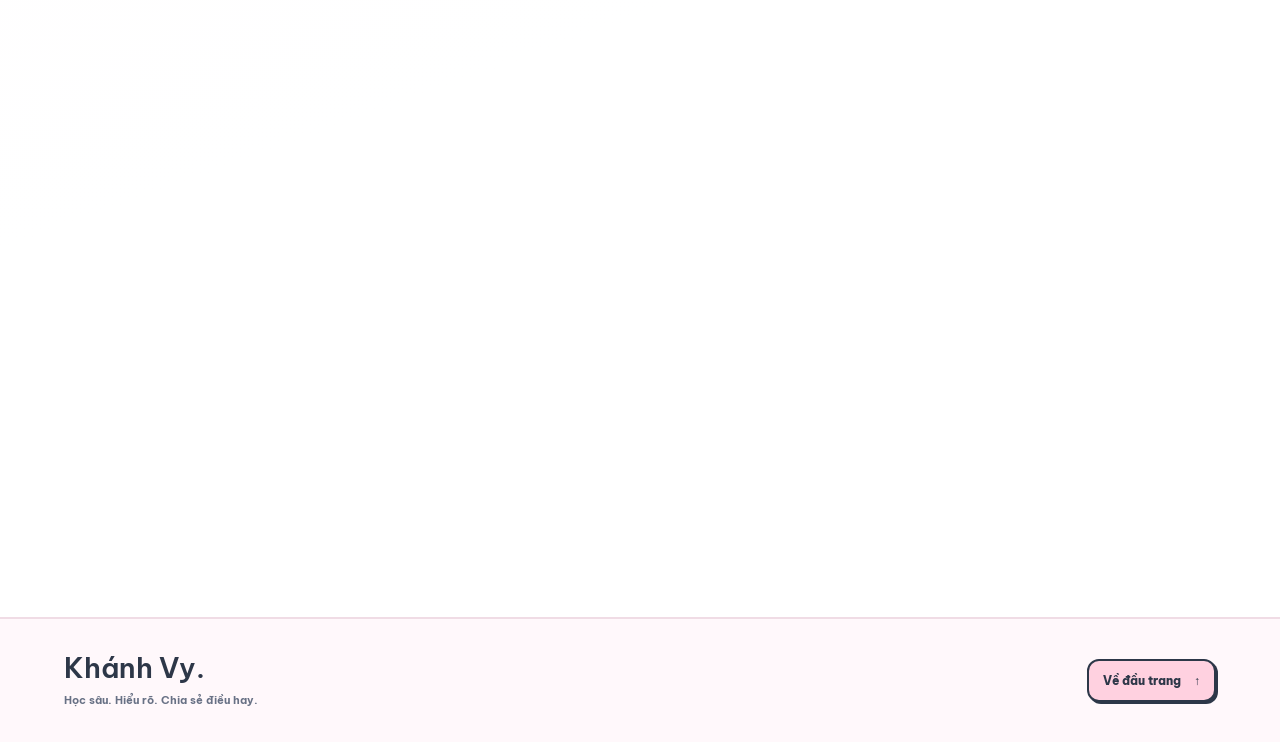
==== commit 3a8c67af: "style: add pastel channel icons and simplify scholarship label" ====
--- a/index.html
+++ b/index.html
@@ -373,6 +373,7 @@
 .identity-words{font:500 28px/1.4 var(--serif);margin-bottom:16px}.identity-description p{font-size:14px;line-height:1.9;color:var(--muted)}.identity-description strong{color:var(--ink);font-weight:900}
 .channels{display:grid;grid-template-columns:repeat(3,minmax(0,1fr));gap:10px;margin-top:22px}
 .channel{border:2px solid #edc5d7;border-radius:13px;background:var(--pink-soft);padding:12px 10px;font-size:10px;line-height:1.6;color:var(--muted)}.channel b{display:block;font-size:13px;color:var(--rose);font-weight:900;margin-bottom:4px}
+.channel-icon{display:grid;place-items:center;width:44px;height:44px;margin-bottom:12px;border:2px solid var(--ink);border-radius:14px;background:var(--pink);color:var(--rose);box-shadow:2px 2px 0 var(--ink)}.channel-icon svg{width:25px;height:25px}
 #hanh-dong{background:var(--pink-soft)}.action-head{max-width:850px;margin:0 auto 35px;text-align:center}.action-head .section-head{margin-bottom:0}.action-head .section-intro{max-width:670px}
 .action-list{display:grid;grid-template-columns:repeat(3,minmax(0,1fr));gap:26px}
 .action-item{padding:24px;border:var(--outline);border-radius:24px;background:white;box-shadow:var(--shadow)}
@@ -498,7 +499,7 @@
           <h1 id="hero-title"><span>Học sâu.</span><span>Hiểu rõ.</span><span><em>Chia sẻ điều hay.</em></span></h1>
           <p class="hero-desc">Một sinh viên Marketing thích tìm hiểu đến cùng, chuẩn bị thật kỹ và tìm cách giải thích để người khác <strong>thực sự hiểu</strong>. Em đang từng bước đi tới mục tiêu trở thành giảng viên Marketing.</p>
           <div class="hero-actions"><a class="button" href="#chan-dung">Khám phá câu chuyện <span class="arrow">↓</span></a><a class="text-link" href="#dau-an">Những dấu ấn nhỏ <span class="arrow">↗</span></a></div>
-        <div class="stats"><div class="stat"><span class="stat-value">3,86<small>/4,0</small></span><span class="stat-label">GPA tích lũy</span></div><div class="stat"><span class="stat-value">7.5</span><span class="stat-label">IELTS</span></div><div class="stat"><span class="stat-value">HSK3</span><span class="stat-label">Tiếng Trung</span></div><div class="stat"><span class="stat-value">03</span><span class="stat-label">Kỳ học gần đây nhận học bổng</span></div></div>
+        <div class="stats"><div class="stat"><span class="stat-value">3,86<small>/4,0</small></span><span class="stat-label">GPA tích lũy</span></div><div class="stat"><span class="stat-value">7.5</span><span class="stat-label">IELTS</span></div><div class="stat"><span class="stat-value">HSK3</span><span class="stat-label">Tiếng Trung</span></div><div class="stat"><span class="stat-value">03</span><span class="stat-label">Kỳ học nhận học bổng</span></div></div>
         </div>
         <figure class="hero-art">
           <div class="photo-back" aria-hidden="true"></div>
@@ -557,7 +558,7 @@
     <section class="section identity" id="nhan-dien" aria-labelledby="identity-title">
       <div class="wrap">
         <div class="section-head reveal"><div class="section-titles"><p class="section-label"><span class="section-number">05</span>Nhận diện & hình ảnh</p><h2 id="identity-title">Chỉn chu trong công việc. <em>Tự nhiên</em> khi là chính em.</h2></div></div>
-        <div class="identity-grid"><div class="identity-art" aria-label="Minh họa thẻ nhận diện Khánh Vy"><div class="identity-card"><p class="card-eyebrow">NGUYỄN ĐẶNG KHÁNH VY</p><p class="identity-name">Khánh Vy.</p><p class="card-subtitle">Marketing · Learning · Teaching</p><div class="swatches" aria-hidden="true"><span class="swatch" style="--swatch:#ffd1e0"></span><span class="swatch" style="--swatch:#b43e6b"></span><span class="swatch" style="--swatch:#eee7ff"></span><span class="swatch" style="--swatch:#ffe8df"></span></div></div><svg class="identity-spark" viewBox="0 0 70 70" aria-hidden="true"><path d="M35 0L39 24L59 10L46 31L70 35L46 40L59 61L39 47L35 70L30 47L10 61L24 40L0 35L24 31L10 10L30 24Z" fill="currentColor"/></svg></div><div class="identity-description"><h3 class="identity-words">Đáng tin. Dễ hiểu. Có duyên.</h3><p>Em muốn dùng thống nhất tên <strong>Nguyễn Đặng Khánh Vy</strong> trên các hồ sơ học tập và nghề nghiệp. Nội dung rõ ý, hình ảnh gọn gàng, cách nói thẳng thắn nhưng vẫn giữ nét hài hước.</p><p>Một hồ sơ năng lực có định hướng sẽ kết nối kết quả học tập, kinh nghiệm dạy học và các dự án truyền thông thành một câu chuyện nhất quán.</p><div class="channels" aria-label="Các kênh dự định phát triển"><div class="channel"><b>LinkedIn</b>Học tập & nghề nghiệp</div><div class="channel"><b>Facebook</b>Câu chuyện gần gũi</div><div class="channel"><b>Portfolio</b>Sản phẩm & trải nghiệm</div></div></div></div>
+        <div class="identity-grid"><div class="identity-art" aria-label="Minh họa thẻ nhận diện Khánh Vy"><div class="identity-card"><p class="card-eyebrow">NGUYỄN ĐẶNG KHÁNH VY</p><p class="identity-name">Khánh Vy.</p><p class="card-subtitle">Marketing · Learning · Teaching</p><div class="swatches" aria-hidden="true"><span class="swatch" style="--swatch:#ffd1e0"></span><span class="swatch" style="--swatch:#b43e6b"></span><span class="swatch" style="--swatch:#eee7ff"></span><span class="swatch" style="--swatch:#ffe8df"></span></div></div><svg class="identity-spark" viewBox="0 0 70 70" aria-hidden="true"><path d="M35 0L39 24L59 10L46 31L70 35L46 40L59 61L39 47L35 70L30 47L10 61L24 40L0 35L24 31L10 10L30 24Z" fill="currentColor"/></svg></div><div class="identity-description"><h3 class="identity-words">Đáng tin. Dễ hiểu. Có duyên.</h3><p>Em muốn dùng thống nhất tên <strong>Nguyễn Đặng Khánh Vy</strong> trên các hồ sơ học tập và nghề nghiệp. Nội dung rõ ý, hình ảnh gọn gàng, cách nói thẳng thắn nhưng vẫn giữ nét hài hước.</p><p>Một hồ sơ năng lực có định hướng sẽ kết nối kết quả học tập, kinh nghiệm dạy học và các dự án truyền thông thành một câu chuyện nhất quán.</p><div class="channels" aria-label="Các kênh dự định phát triển"><div class="channel"><span class="channel-icon" aria-hidden="true"><svg viewBox="0 0 24 24" fill="currentColor" focusable="false"><rect x="2" y="2" width="20" height="20" rx="3"/><circle cx="7" cy="6.8" r="1.6" fill="var(--pink)"/><path d="M5.6 9.7h2.8v8.8H5.6zM10.8 9.7h2.7v1.2c.6-1 1.6-1.5 2.9-1.5 2.6 0 3.1 1.7 3.1 4v5.1h-2.8V14c0-1.1 0-2.4-1.5-2.4s-1.7 1.1-1.7 2.3v4.6h-2.7z" fill="var(--pink)"/></svg></span><b>LinkedIn</b>Học tập & nghề nghiệp</div><div class="channel"><span class="channel-icon" aria-hidden="true"><svg viewBox="0 0 24 24" fill="currentColor" focusable="false"><circle cx="12" cy="12" r="10.5"/><path d="M13.6 22v-8h2.7l.4-3h-3.1V9.2c0-.9.3-1.5 1.6-1.5h1.7V5.1c-.4-.1-1.4-.2-2.5-.2-2.6 0-4.2 1.5-4.2 4.3V11H7.5v3h2.7v8z" fill="var(--pink)"/></svg></span><b>Facebook</b>Câu chuyện gần gũi</div><div class="channel"><span class="channel-icon" aria-hidden="true"><svg viewBox="0 0 24 24" fill="none" stroke="currentColor" stroke-width="1.9" stroke-linecap="round" stroke-linejoin="round" focusable="false"><rect x="3" y="7" width="18" height="14" rx="3"/><path d="M8 7V5a2 2 0 0 1 2-2h4a2 2 0 0 1 2 2v2M3 12a23 23 0 0 0 18 0M10 13v3h4v-3"/></svg></span><b>Portfolio</b>Sản phẩm & trải nghiệm</div></div></div></div>
       </div>
     </section>
     <section class="section" id="hanh-dong" aria-labelledby="action-title">
